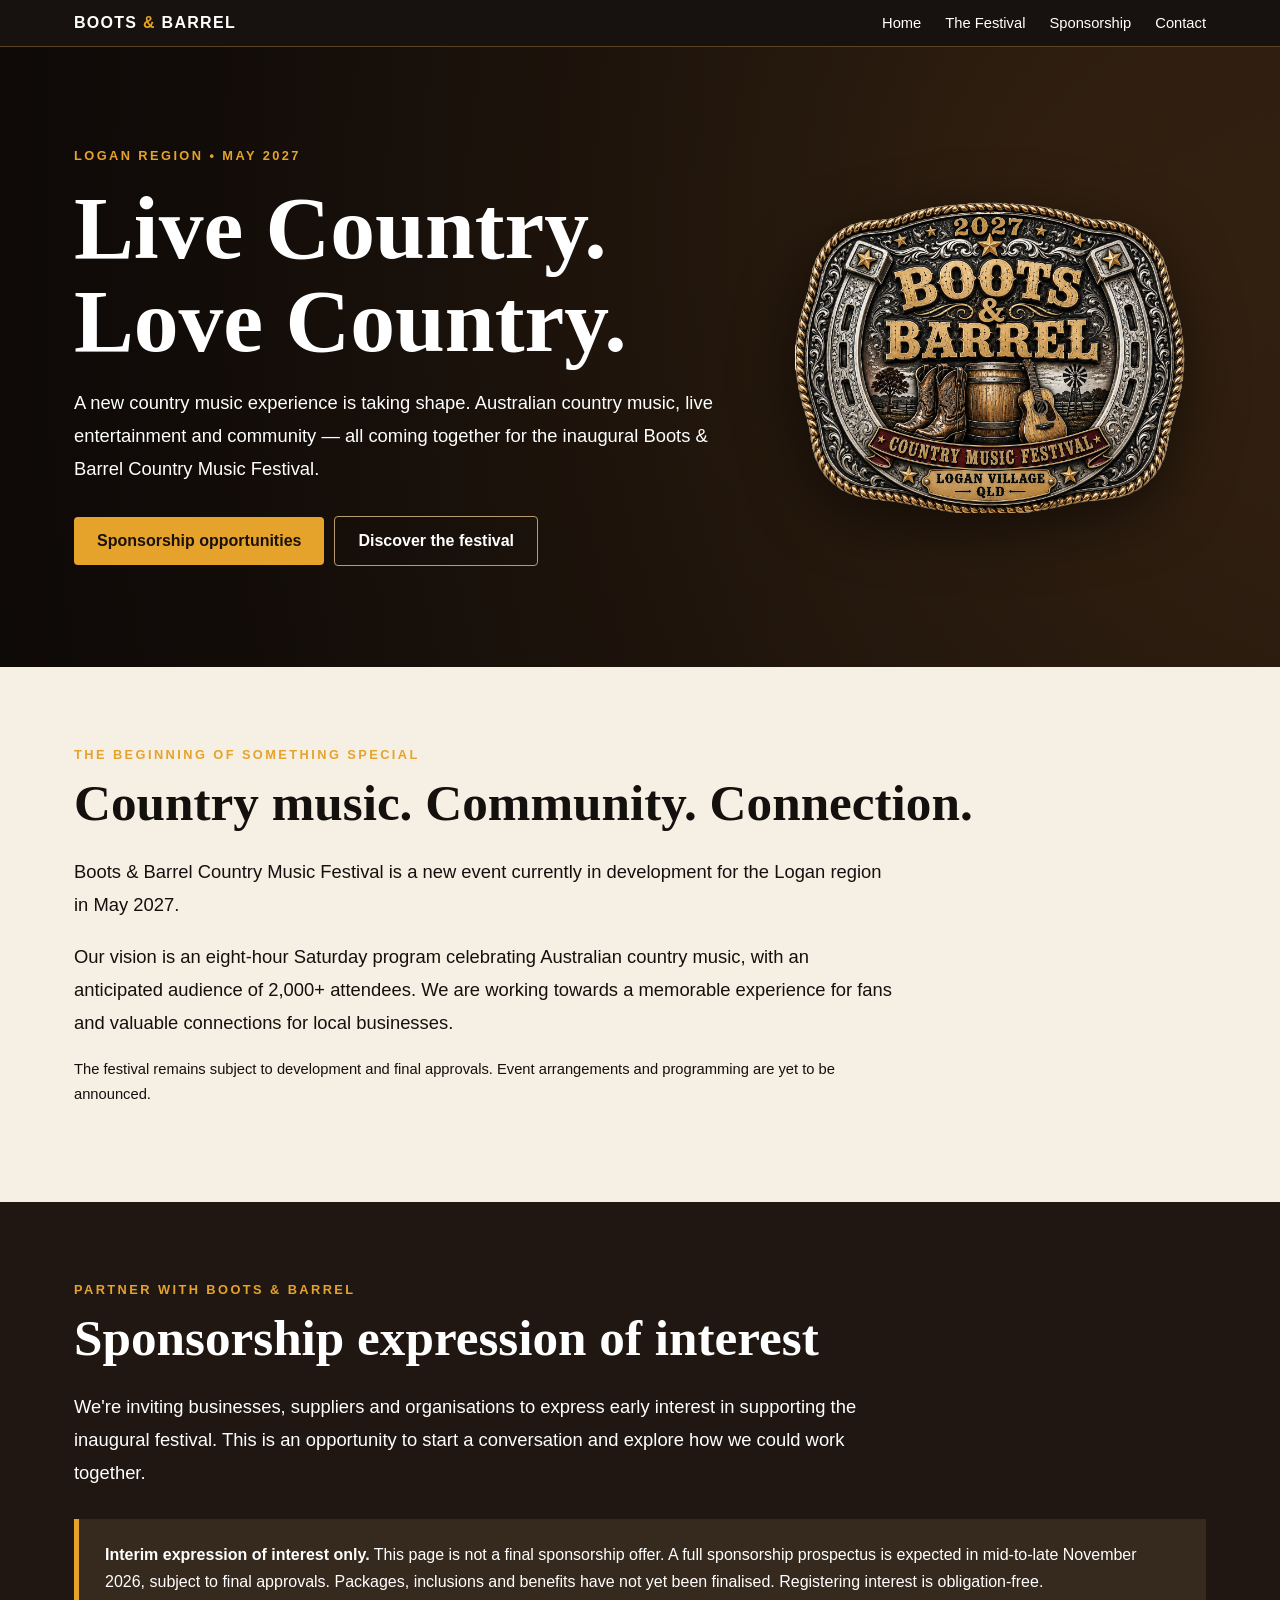
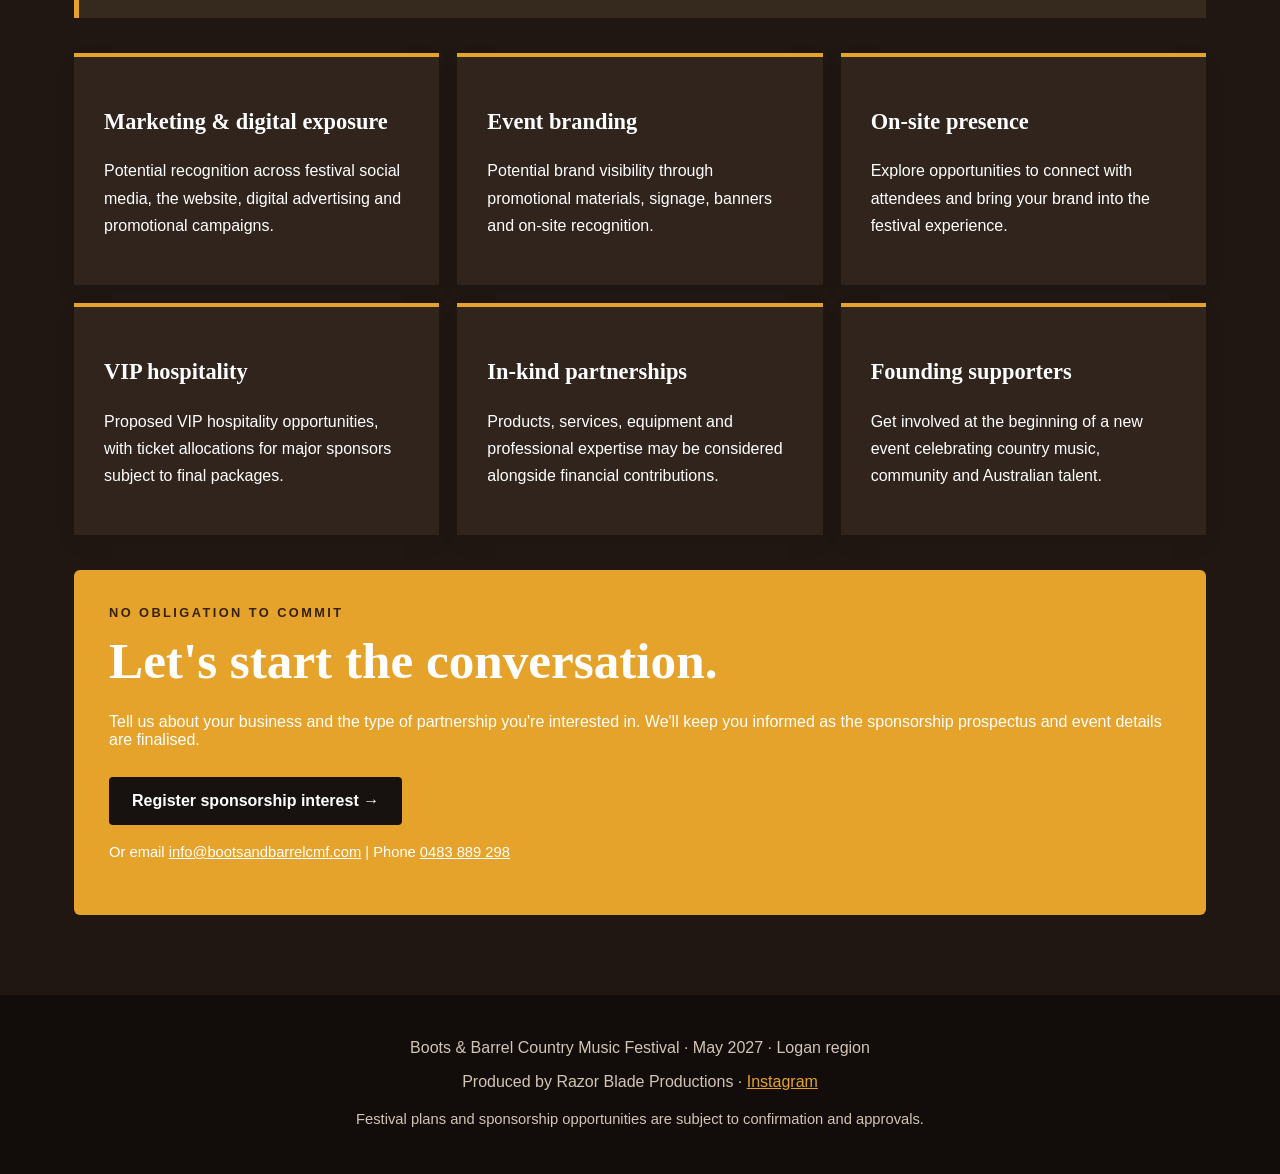
==== index.html @ 48444597 "Build public festival landing and interim sponsorship EOI" ====
<!doctype html>
<html lang="en"><head><meta charset="utf-8"><meta name="viewport" content="width=device-width,initial-scale=1">
<title>Boots & Barrel Country Music Festival | May 2027</title>
<meta name="description" content="Boots & Barrel Country Music Festival is in development for May 2027 in the Logan region. Register your sponsorship expression of interest.">
<link rel="icon" href="logo.png">
<style>
:root{--gold:#e6a32b;--ink:#14100e;--cream:#f6efe3;--muted:#bcb0a1}*{box-sizing:border-box}html{scroll-behavior:smooth}body{margin:0;background:var(--cream);font-family:Arial,Helvetica,sans-serif;color:var(--ink)}a{color:inherit}header{position:sticky;top:0;z-index:10;background:#17110f;color:white;border-bottom:1px solid #5b4227}.nav{max-width:1180px;margin:auto;padding:14px 24px;display:flex;align-items:center;justify-content:space-between;gap:20px}.brand{font-weight:900;letter-spacing:.08em;text-decoration:none}.brand span{color:var(--gold)}nav{display:flex;gap:24px;flex-wrap:wrap}nav a{text-decoration:none;font-size:.92rem}nav a:hover{color:var(--gold)}.hero{background:linear-gradient(90deg,rgba(13,9,7,.95),rgba(31,20,12,.75)),radial-gradient(circle at 80% 30%,#815322,#18100c);color:white;min-height:620px;display:flex;align-items:center}.wrap{max-width:1180px;margin:auto;padding:80px 24px}.hero-grid{display:grid;grid-template-columns:1.2fr .8fr;align-items:center;gap:50px}.kicker{color:var(--gold);font-weight:800;text-transform:uppercase;letter-spacing:.19em;font-size:.8rem}h1,h2,h3{font-family:Georgia,serif}h1{font-size:clamp(3rem,7vw,6.3rem);line-height:1.04;margin:18px 0}h2{font-size:clamp(2rem,4vw,3.3rem);line-height:1.15;margin:12px 0 22px}h3{font-size:1.4rem}.hero p,.lead{font-size:1.15rem;line-height:1.8}.hero-logo{width:min(100%,390px);display:block;margin:auto;filter:drop-shadow(0 15px 30px #0008)}.btn{display:inline-block;background:var(--gold);padding:15px 23px;border-radius:4px;text-decoration:none;color:#1a110a;font-weight:800;margin:12px 10px 0 0}.btn.alt{background:transparent;color:white;border:1px solid #b99b71}.dark{background:#201713;color:white}.intro{max-width:820px}.cards{display:grid;grid-template-columns:repeat(3,1fr);gap:18px;margin-top:35px}.card{background:#fff;padding:30px;border-top:4px solid var(--gold);box-shadow:0 8px 24px #0000000c}.dark .card{background:#30241d;color:white}.card p{line-height:1.7;color:inherit}.note{padding:22px 26px;background:#fff6e5;border-left:5px solid var(--gold);margin-top:30px;line-height:1.7}.dark .note{background:#36291e}.contact{background:var(--gold);padding:35px;border-radius:6px;margin-top:35px}.contact a{overflow-wrap:anywhere}.contact .btn{background:#17110f;color:white}.small{font-size:.92rem;line-height:1.7}footer{background:#120d0b;color:#d2c5b5;padding:28px 24px;text-align:center}footer a{color:var(--gold)}@media(max-width:750px){.hero-grid{grid-template-columns:1fr}.hero{min-height:auto}.hero-logo{max-width:250px}.cards{grid-template-columns:1fr}.wrap{padding:58px 20px}.nav{align-items:flex-start;flex-direction:column}nav{gap:15px}h1{font-size:3.4rem}}
</style></head><body>
<header><div class="nav"><a class="brand" href="#home">BOOTS <span>&amp;</span> BARREL</a><nav aria-label="Main navigation"><a href="#home">Home</a><a href="#festival">The Festival</a><a href="#sponsorship">Sponsorship</a><a href="#contact">Contact</a></nav></div></header>
<main><section class="hero" id="home"><div class="wrap hero-grid"><div><div class="kicker">Logan region • May 2027</div><h1>Live Country.<br>Love Country.</h1><p>A new country music experience is taking shape. Australian country music, live entertainment and community — all coming together for the inaugural Boots &amp; Barrel Country Music Festival.</p><a class="btn" href="#sponsorship">Sponsorship opportunities</a><a class="btn alt" href="#festival">Discover the festival</a></div><img class="hero-logo" src="logo.png" alt="Boots and Barrel festival logo"></div></section>
<section id="festival"><div class="wrap"><div class="kicker">The beginning of something special</div><h2>Country music. Community. Connection.</h2><div class="intro"><p class="lead">Boots &amp; Barrel Country Music Festival is a new event currently in development for the Logan region in May 2027.</p><p class="lead">Our vision is an eight-hour Saturday program celebrating Australian country music, with an anticipated audience of 2,000+ attendees. We are working towards a memorable experience for fans and valuable connections for local businesses.</p><p class="small">The festival remains subject to development and final approvals. Event arrangements and programming are yet to be announced.</p></div></div></section>
<section id="sponsorship" class="dark"><div class="wrap"><div class="kicker">Partner with Boots &amp; Barrel</div><h2>Sponsorship expression of interest</h2><p class="lead intro">We're inviting businesses, suppliers and organisations to express early interest in supporting the inaugural festival. This is an opportunity to start a conversation and explore how we could work together.</p><div class="note"><strong>Interim expression of interest only.</strong> This page is not a final sponsorship offer. A full sponsorship prospectus is expected in mid-to-late November 2026, subject to final approvals. Packages, inclusions and benefits have not yet been finalised. Registering interest is obligation-free.</div>
<div class="cards"><article class="card"><h3>Marketing &amp; digital exposure</h3><p>Potential recognition across festival social media, the website, digital advertising and promotional campaigns.</p></article><article class="card"><h3>Event branding</h3><p>Potential brand visibility through promotional materials, signage, banners and on-site recognition.</p></article><article class="card"><h3>On-site presence</h3><p>Explore opportunities to connect with attendees and bring your brand into the festival experience.</p></article><article class="card"><h3>VIP hospitality</h3><p>Proposed VIP hospitality opportunities, with ticket allocations for major sponsors subject to final packages.</p></article><article class="card"><h3>In-kind partnerships</h3><p>Products, services, equipment and professional expertise may be considered alongside financial contributions.</p></article><article class="card"><h3>Founding supporters</h3><p>Get involved at the beginning of a new event celebrating country music, community and Australian talent.</p></article></div>
<div id="contact" class="contact"><div class="kicker" style="color:#34210e">No obligation to commit</div><h2>Let's start the conversation.</h2><p>Tell us about your business and the type of partnership you're interested in. We'll keep you informed as the sponsorship prospectus and event details are finalised.</p><a class="btn" href="mailto:info@bootsandbarrelcmf.com?subject=Boots%20%26%20Barrel%20Sponsorship%20EOI&amp;body=Business%20name%3A%0AContact%20name%3A%0AContact%20number%3A%0AType%20of%20sponsorship%20interest%3A%0A">Register sponsorship interest →</a><p class="small">Or email <a href="mailto:info@bootsandbarrelcmf.com">info@bootsandbarrelcmf.com</a> | Phone <a href="tel:+61483889298">0483 889 298</a></p></div></div></section></main>
<footer><p>Boots &amp; Barrel Country Music Festival · May 2027 · Logan region</p><p>Produced by Razor Blade Productions · <a href="https://www.instagram.com/razorblade_productions/">Instagram</a></p><p class="small">Festival plans and sponsorship opportunities are subject to confirmation and approvals.</p></footer></body></html>
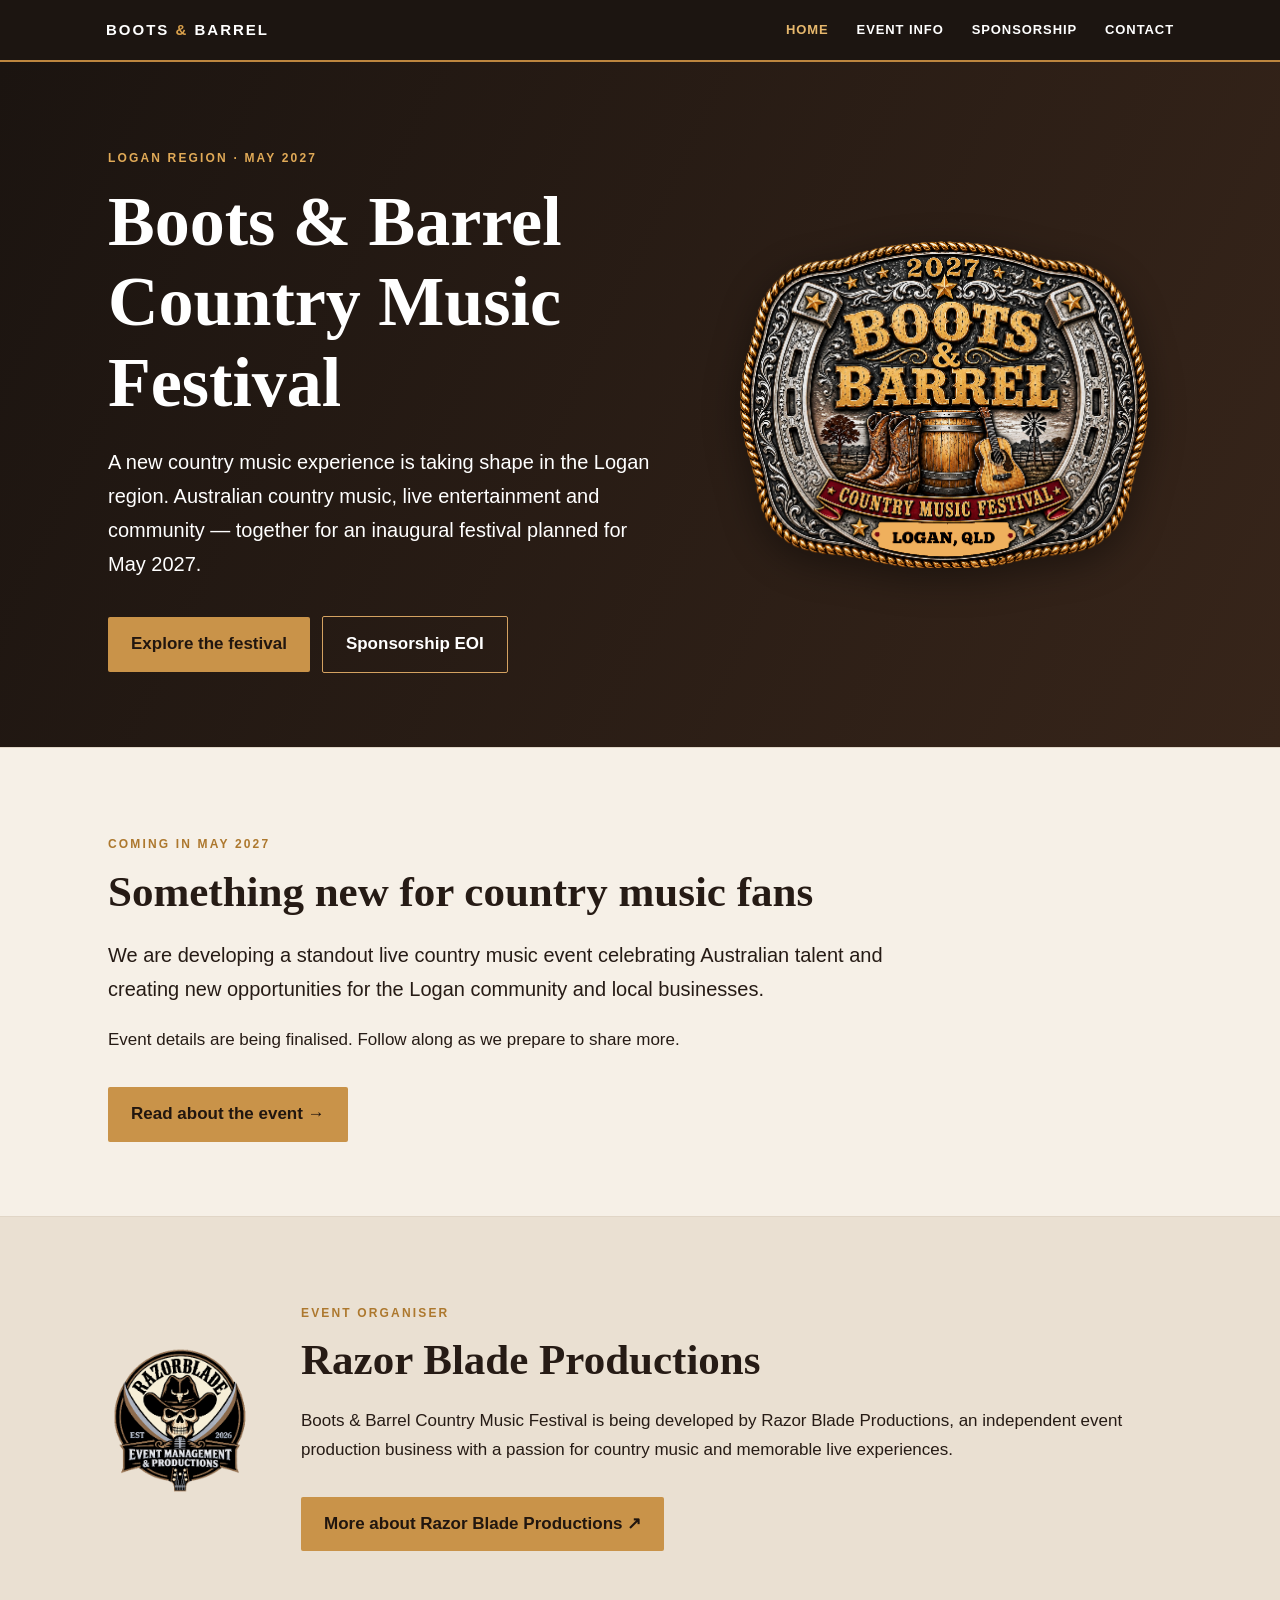
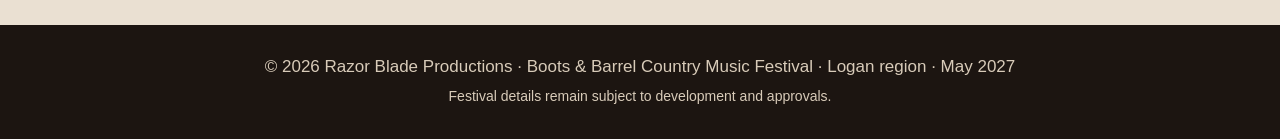
==== commit 1bb45a42: "Upload approved eight-file Boots & Barrel website" ====
--- a/index.html
+++ b/index.html
@@ -1,15 +1 @@
-<!doctype html>
-<html lang="en"><head><meta charset="utf-8"><meta name="viewport" content="width=device-width,initial-scale=1">
-<title>Boots & Barrel Country Music Festival | May 2027</title>
-<meta name="description" content="Boots & Barrel Country Music Festival is in development for May 2027 in the Logan region. Register your sponsorship expression of interest.">
-<link rel="icon" href="logo.png">
-<style>
-:root{--gold:#e6a32b;--ink:#14100e;--cream:#f6efe3;--muted:#bcb0a1}*{box-sizing:border-box}html{scroll-behavior:smooth}body{margin:0;background:var(--cream);font-family:Arial,Helvetica,sans-serif;color:var(--ink)}a{color:inherit}header{position:sticky;top:0;z-index:10;background:#17110f;color:white;border-bottom:1px solid #5b4227}.nav{max-width:1180px;margin:auto;padding:14px 24px;display:flex;align-items:center;justify-content:space-between;gap:20px}.brand{font-weight:900;letter-spacing:.08em;text-decoration:none}.brand span{color:var(--gold)}nav{display:flex;gap:24px;flex-wrap:wrap}nav a{text-decoration:none;font-size:.92rem}nav a:hover{color:var(--gold)}.hero{background:linear-gradient(90deg,rgba(13,9,7,.95),rgba(31,20,12,.75)),radial-gradient(circle at 80% 30%,#815322,#18100c);color:white;min-height:620px;display:flex;align-items:center}.wrap{max-width:1180px;margin:auto;padding:80px 24px}.hero-grid{display:grid;grid-template-columns:1.2fr .8fr;align-items:center;gap:50px}.kicker{color:var(--gold);font-weight:800;text-transform:uppercase;letter-spacing:.19em;font-size:.8rem}h1,h2,h3{font-family:Georgia,serif}h1{font-size:clamp(3rem,7vw,6.3rem);line-height:1.04;margin:18px 0}h2{font-size:clamp(2rem,4vw,3.3rem);line-height:1.15;margin:12px 0 22px}h3{font-size:1.4rem}.hero p,.lead{font-size:1.15rem;line-height:1.8}.hero-logo{width:min(100%,390px);display:block;margin:auto;filter:drop-shadow(0 15px 30px #0008)}.btn{display:inline-block;background:var(--gold);padding:15px 23px;border-radius:4px;text-decoration:none;color:#1a110a;font-weight:800;margin:12px 10px 0 0}.btn.alt{background:transparent;color:white;border:1px solid #b99b71}.dark{background:#201713;color:white}.intro{max-width:820px}.cards{display:grid;grid-template-columns:repeat(3,1fr);gap:18px;margin-top:35px}.card{background:#fff;padding:30px;border-top:4px solid var(--gold);box-shadow:0 8px 24px #0000000c}.dark .card{background:#30241d;color:white}.card p{line-height:1.7;color:inherit}.note{padding:22px 26px;background:#fff6e5;border-left:5px solid var(--gold);margin-top:30px;line-height:1.7}.dark .note{background:#36291e}.contact{background:var(--gold);padding:35px;border-radius:6px;margin-top:35px}.contact a{overflow-wrap:anywhere}.contact .btn{background:#17110f;color:white}.small{font-size:.92rem;line-height:1.7}footer{background:#120d0b;color:#d2c5b5;padding:28px 24px;text-align:center}footer a{color:var(--gold)}@media(max-width:750px){.hero-grid{grid-template-columns:1fr}.hero{min-height:auto}.hero-logo{max-width:250px}.cards{grid-template-columns:1fr}.wrap{padding:58px 20px}.nav{align-items:flex-start;flex-direction:column}nav{gap:15px}h1{font-size:3.4rem}}
-</style></head><body>
-<header><div class="nav"><a class="brand" href="#home">BOOTS <span>&amp;</span> BARREL</a><nav aria-label="Main navigation"><a href="#home">Home</a><a href="#festival">The Festival</a><a href="#sponsorship">Sponsorship</a><a href="#contact">Contact</a></nav></div></header>
-<main><section class="hero" id="home"><div class="wrap hero-grid"><div><div class="kicker">Logan region • May 2027</div><h1>Live Country.<br>Love Country.</h1><p>A new country music experience is taking shape. Australian country music, live entertainment and community — all coming together for the inaugural Boots &amp; Barrel Country Music Festival.</p><a class="btn" href="#sponsorship">Sponsorship opportunities</a><a class="btn alt" href="#festival">Discover the festival</a></div><img class="hero-logo" src="logo.png" alt="Boots and Barrel festival logo"></div></section>
-<section id="festival"><div class="wrap"><div class="kicker">The beginning of something special</div><h2>Country music. Community. Connection.</h2><div class="intro"><p class="lead">Boots &amp; Barrel Country Music Festival is a new event currently in development for the Logan region in May 2027.</p><p class="lead">Our vision is an eight-hour Saturday program celebrating Australian country music, with an anticipated audience of 2,000+ attendees. We are working towards a memorable experience for fans and valuable connections for local businesses.</p><p class="small">The festival remains subject to development and final approvals. Event arrangements and programming are yet to be announced.</p></div></div></section>
-<section id="sponsorship" class="dark"><div class="wrap"><div class="kicker">Partner with Boots &amp; Barrel</div><h2>Sponsorship expression of interest</h2><p class="lead intro">We're inviting businesses, suppliers and organisations to express early interest in supporting the inaugural festival. This is an opportunity to start a conversation and explore how we could work together.</p><div class="note"><strong>Interim expression of interest only.</strong> This page is not a final sponsorship offer. A full sponsorship prospectus is expected in mid-to-late November 2026, subject to final approvals. Packages, inclusions and benefits have not yet been finalised. Registering interest is obligation-free.</div>
-<div class="cards"><article class="card"><h3>Marketing &amp; digital exposure</h3><p>Potential recognition across festival social media, the website, digital advertising and promotional campaigns.</p></article><article class="card"><h3>Event branding</h3><p>Potential brand visibility through promotional materials, signage, banners and on-site recognition.</p></article><article class="card"><h3>On-site presence</h3><p>Explore opportunities to connect with attendees and bring your brand into the festival experience.</p></article><article class="card"><h3>VIP hospitality</h3><p>Proposed VIP hospitality opportunities, with ticket allocations for major sponsors subject to final packages.</p></article><article class="card"><h3>In-kind partnerships</h3><p>Products, services, equipment and professional expertise may be considered alongside financial contributions.</p></article><article class="card"><h3>Founding supporters</h3><p>Get involved at the beginning of a new event celebrating country music, community and Australian talent.</p></article></div>
-<div id="contact" class="contact"><div class="kicker" style="color:#34210e">No obligation to commit</div><h2>Let's start the conversation.</h2><p>Tell us about your business and the type of partnership you're interested in. We'll keep you informed as the sponsorship prospectus and event details are finalised.</p><a class="btn" href="mailto:info@bootsandbarrelcmf.com?subject=Boots%20%26%20Barrel%20Sponsorship%20EOI&amp;body=Business%20name%3A%0AContact%20name%3A%0AContact%20number%3A%0AType%20of%20sponsorship%20interest%3A%0A">Register sponsorship interest →</a><p class="small">Or email <a href="mailto:info@bootsandbarrelcmf.com">info@bootsandbarrelcmf.com</a> | Phone <a href="tel:+61483889298">0483 889 298</a></p></div></div></section></main>
-<footer><p>Boots &amp; Barrel Country Music Festival · May 2027 · Logan region</p><p>Produced by Razor Blade Productions · <a href="https://www.instagram.com/razorblade_productions/">Instagram</a></p><p class="small">Festival plans and sponsorship opportunities are subject to confirmation and approvals.</p></footer></body></html>+<!doctype html><html lang="en"><head><meta charset="utf-8"><meta name="viewport" content="width=device-width,initial-scale=1"><title>Home | Boots &amp; Barrel Country Music Festival</title><meta name="description" content="Boots and Barrel Country Music Festival, Logan region, May 2027. Festival information and interim sponsorship expression of interest."><link rel="icon" href="boots-logo.png"><link rel="stylesheet" href="style.css"></head><body><header><div class="nav"><a class="brand" href="index.html">BOOTS <b>&amp;</b> BARREL</a><nav aria-label="Main navigation"><a href="index.html" aria-current=page>Home</a><a href="festival.html" >Event Info</a><a href="sponsorship.html" >Sponsorship</a><a href="contact.html" >Contact</a></nav></div></header><main><section class="hero"><div class="container hero-inner"><div><p class="eyebrow">Logan region · May 2027</p><h1>Boots &amp; Barrel Country Music Festival</h1><p class="lead">A new country music experience is taking shape in the Logan region. Australian country music, live entertainment and community — together for an inaugural festival planned for May 2027.</p><a class="btn" href="festival.html">Explore the festival</a><a class="btn secondary" href="sponsorship.html">Sponsorship EOI</a></div><img src="boots-logo.png" alt="Boots and Barrel 2027 Logan Queensland festival logo"></div></section><section><div class="container"><p class="eyebrow">Coming in May 2027</p><h2>Something new for country music fans</h2><p class="lead max">We are developing a standout live country music event celebrating Australian talent and creating new opportunities for the Logan community and local businesses.</p><p>Event details are being finalised. Follow along as we prepare to share more.</p><a class="btn" href="festival.html">Read about the event →</a></div></section><section class="organiser"><div class="container organiser-inner"><img src="razorblade-logo.png" alt="Razor Blade Productions logo"><div><p class="eyebrow">Event organiser</p><h2>Razor Blade Productions</h2><p>Boots &amp; Barrel Country Music Festival is being developed by Razor Blade Productions, an independent event production business with a passion for country music and memorable live experiences.</p><a class="btn" href="https://www.instagram.com/razorblade_productions/" target="_blank" rel="noopener">More about Razor Blade Productions ↗</a></div></div></section></main><footer>© 2026 Razor Blade Productions · Boots &amp; Barrel Country Music Festival · Logan region · May 2027<br><span class="small">Festival details remain subject to development and approvals.</span></footer></body></html>
--- a/style.css
+++ b/style.css
@@ -0,0 +1 @@
+*{box-sizing:border-box}html{scroll-behavior:smooth}body{margin:0;background:#f6f0e7;color:#261b15;font:17px/1.7 Arial,Helvetica,sans-serif}a{color:inherit}header{background:#1c1511;color:#fff;border-bottom:2px solid #bd863f;position:sticky;top:0;z-index:5}.nav{max-width:1120px;margin:auto;display:flex;align-items:center;justify-content:space-between;padding:17px 26px;gap:20px}.brand{font-weight:800;letter-spacing:2px;text-decoration:none;font-size:15px}.brand b{color:#d9a04c}nav{display:flex;gap:28px;flex-wrap:wrap}nav a{text-decoration:none;font-size:13px;font-weight:700;letter-spacing:.07em;text-transform:uppercase}nav a:hover,nav a[aria-current=page]{color:#e7b86d}.container{max-width:1120px;margin:auto;padding:74px 28px}.hero,.dark{background:linear-gradient(115deg,#1b1410,#37251a);color:#fff}.hero-inner{min-height:490px;display:grid;grid-template-columns:1.1fr .9fr;align-items:center;gap:48px}.hero img{width:410px;max-width:100%;display:block;margin:auto;filter:drop-shadow(0 10px 18px #0006)}.eyebrow{font-size:12px;letter-spacing:.18em;text-transform:uppercase;font-weight:800;color:#ad782e}.hero .eyebrow,.dark .eyebrow{color:#e1aa57}h1,h2,h3{font-family:Georgia,serif;line-height:1.15}h1{font-size:clamp(39px,5.7vw,70px);margin:14px 0 22px}h2{font-size:clamp(29px,3.5vw,43px);margin:10px 0 22px}h3{font-size:22px}.lead{font-size:20px;line-height:1.7}.max{max-width:790px}.btn{display:inline-block;padding:13px 23px;background:#c99349;color:#21160f;text-decoration:none;font-weight:800;border-radius:2px;margin:15px 12px 0 0}.btn:hover{background:#e6b56b}.btn.secondary{border:1px solid #d4a261;background:transparent;color:#fff}.grid{display:grid;grid-template-columns:repeat(3,1fr);gap:35px}.card{padding:4px 0 12px;border-top:1px solid #b88c5b;background:transparent;box-shadow:none}.dark .card{background:transparent}.card h3{margin-bottom:8px}.callout{margin:28px 0;padding:19px 0;border-top:1px solid #d6c4aa;border-bottom:1px solid #d6c4aa;background:transparent;color:inherit}.organiser{background:#eae0d2}.organiser-inner{display:flex;align-items:center;gap:48px}.organiser img{width:145px;max-width:35%}.contact-grid{display:grid;grid-template-columns:repeat(2,1fr);gap:0 38px}.contact-item{display:flex;gap:16px;align-items:center;padding:20px 0;border:0;border-bottom:1px solid #d7c7b4;background:transparent}.contact-item svg{width:22px;height:22px;stroke:#a76f2a;fill:none;stroke-width:2;flex-shrink:0}.contact-item a{overflow-wrap:anywhere}.file{display:flex;gap:20px;align-items:center;flex-wrap:wrap}.small,.note{font-size:14px}.note{color:#695b4d}footer{background:#1c1511;color:#d8cbb9;padding:28px;text-align:center}section+section{border-top:1px solid #e1d6c7}@media(max-width:760px){.nav{flex-direction:column;align-items:flex-start;padding:16px 20px}nav{gap:14px}nav a{font-size:12px}.container{padding:54px 21px}.hero-inner{grid-template-columns:1fr;min-height:0}.hero-inner img{grid-row:1;width:270px}.grid,.contact-grid{grid-template-columns:1fr}.organiser-inner{align-items:flex-start;flex-direction:column}.organiser img{max-width:140px}}
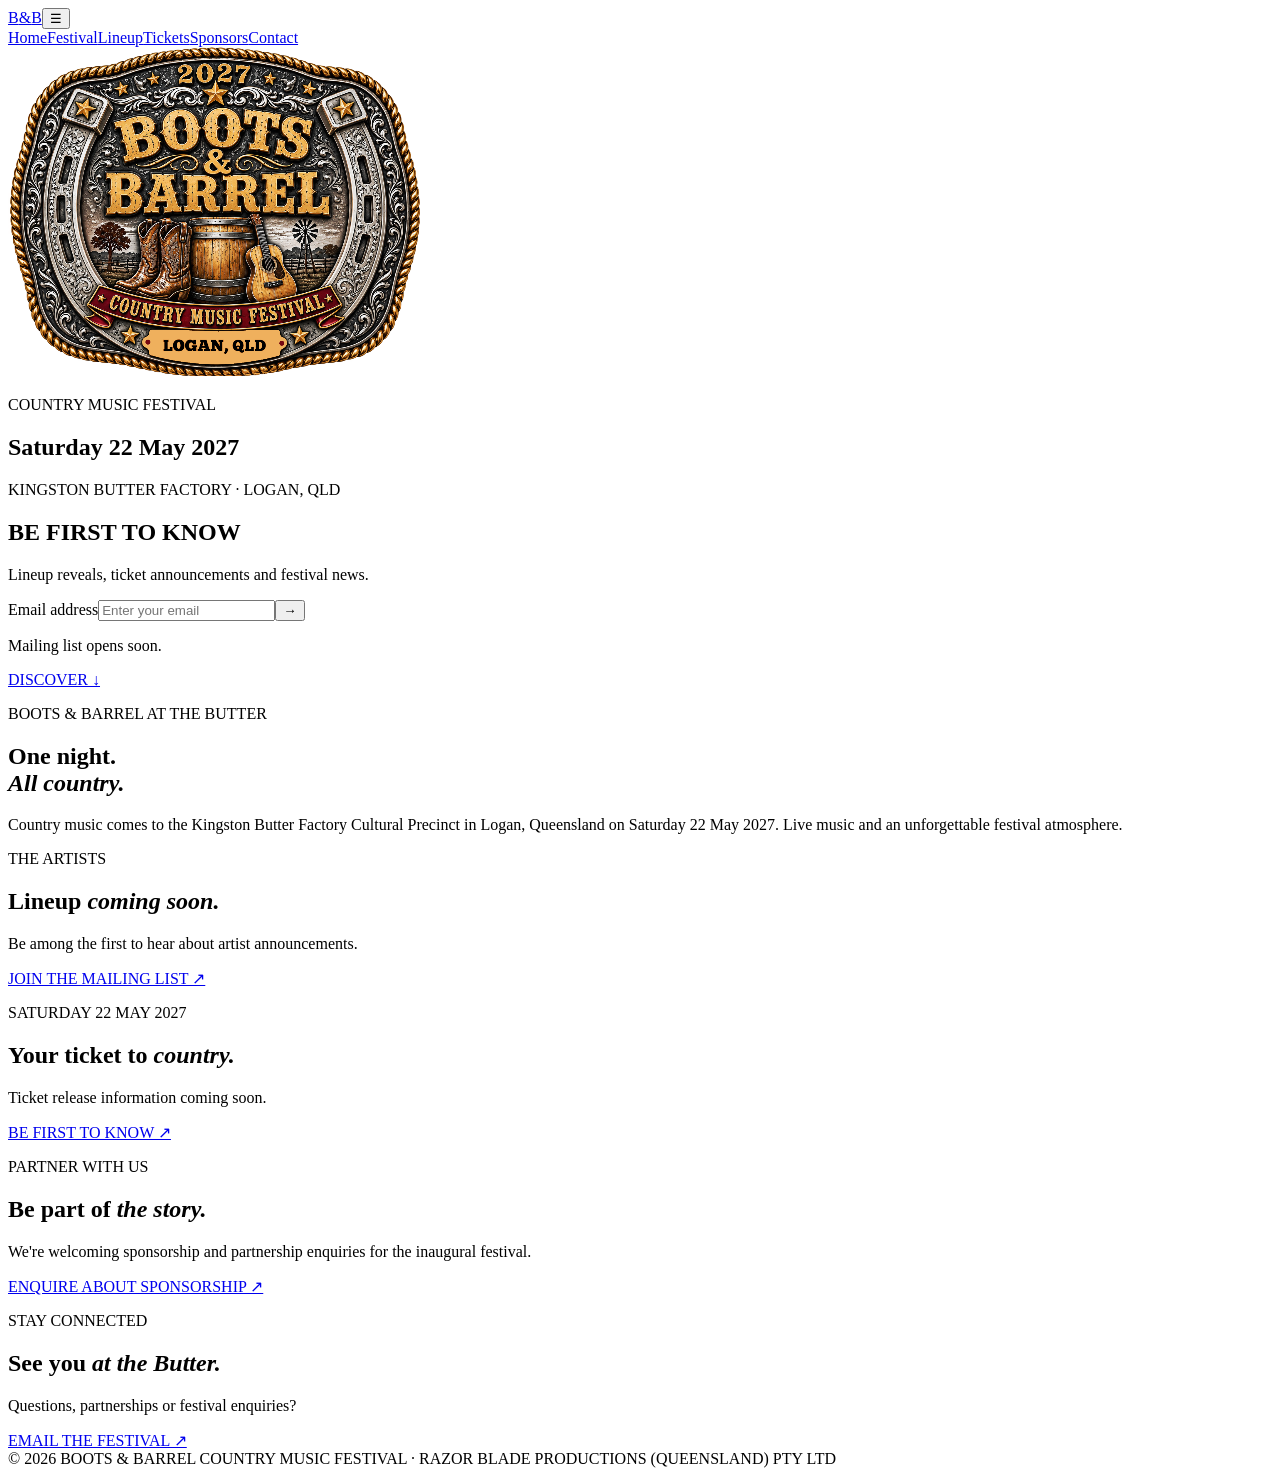
==== commit 5e83ec8d: "Stage cinematic Boots & Barrel redesign" ====
--- a/index.html
+++ b/index.html
@@ -1 +1 @@
-<!doctype html><html lang="en"><head><meta charset="utf-8"><meta name="viewport" content="width=device-width,initial-scale=1"><title>Home | Boots &amp; Barrel Country Music Festival</title><meta name="description" content="Boots and Barrel Country Music Festival, Logan region, May 2027. Festival information and interim sponsorship expression of interest."><link rel="icon" href="boots-logo.png"><link rel="stylesheet" href="style.css"></head><body><header><div class="nav"><a class="brand" href="index.html">BOOTS <b>&amp;</b> BARREL</a><nav aria-label="Main navigation"><a href="index.html" aria-current=page>Home</a><a href="festival.html" >Event Info</a><a href="sponsorship.html" >Sponsorship</a><a href="contact.html" >Contact</a></nav></div></header><main><section class="hero"><div class="container hero-inner"><div><p class="eyebrow">Logan region · May 2027</p><h1>Boots &amp; Barrel Country Music Festival</h1><p class="lead">A new country music experience is taking shape in the Logan region. Australian country music, live entertainment and community — together for an inaugural festival planned for May 2027.</p><a class="btn" href="festival.html">Explore the festival</a><a class="btn secondary" href="sponsorship.html">Sponsorship EOI</a></div><img src="boots-logo.png" alt="Boots and Barrel 2027 Logan Queensland festival logo"></div></section><section><div class="container"><p class="eyebrow">Coming in May 2027</p><h2>Something new for country music fans</h2><p class="lead max">We are developing a standout live country music event celebrating Australian talent and creating new opportunities for the Logan community and local businesses.</p><p>Event details are being finalised. Follow along as we prepare to share more.</p><a class="btn" href="festival.html">Read about the event →</a></div></section><section class="organiser"><div class="container organiser-inner"><img src="razorblade-logo.png" alt="Razor Blade Productions logo"><div><p class="eyebrow">Event organiser</p><h2>Razor Blade Productions</h2><p>Boots &amp; Barrel Country Music Festival is being developed by Razor Blade Productions, an independent event production business with a passion for country music and memorable live experiences.</p><a class="btn" href="https://www.instagram.com/razorblade_productions/" target="_blank" rel="noopener">More about Razor Blade Productions ↗</a></div></div></section></main><footer>© 2026 Razor Blade Productions · Boots &amp; Barrel Country Music Festival · Logan region · May 2027<br><span class="small">Festival details remain subject to development and approvals.</span></footer></body></html>+<!doctype html><html lang="en-AU"><head><meta charset="utf-8"><meta name="viewport" content="width=device-width,initial-scale=1"><meta name="theme-color" content="#171311"><meta name="description" content="Boots & Barrel Country Music Festival, Saturday 22 May 2027, Kingston Butter Factory, Logan QLD."><title>Boots & Barrel | 22 May 2027</title><link rel="icon" href="boots-logo.png"><link rel="preconnect" href="https://fonts.googleapis.com"><link href="https://fonts.googleapis.com/css2?family=Cormorant+Garamond:wght@400;600&family=DM+Sans:wght@400;500;600&family=Italianno&display=swap" rel="stylesheet"><link rel="stylesheet" href="redesign.css"></head><body><header class="top"><a class="brand" href="#home">B<span>&</span>B</a><button class="menu" aria-label="Toggle navigation" aria-expanded="false">☰</button><nav aria-label="Main navigation"><a href="#home">Home</a><a href="#festival">Festival</a><a href="#lineup">Lineup</a><a href="#tickets">Tickets</a><a href="#sponsors">Sponsors</a><a href="#contact">Contact</a></nav><div class="social" id="top-social"></div></header><main><section class="hero" id="home"><div class="hero-content"><img class="buckle" src="boots-logo.png" alt="Boots and Barrel official festival buckle"><p class="overline">COUNTRY MUSIC FESTIVAL</p><h1>Saturday 22 May 2027</h1><p class="venue">KINGSTON BUTTER FACTORY · LOGAN, QLD</p><div class="signup"><h2>BE FIRST TO KNOW</h2><p>Lineup reveals, ticket announcements and festival news.</p><form id="signup-form"><label for="email" class="sr-only">Email address</label><input id="email" name="email" type="email" placeholder="Enter your email" autocomplete="email" required><button type="submit" aria-label="Subscribe">→</button></form><p id="signup-status" role="status">Mailing list opens soon.</p></div></div><a class="discover" href="#festival">DISCOVER ↓</a></section><section id="festival" class="editorial"><p class="kicker">BOOTS & BARREL AT THE BUTTER</p><h2>One night.<br><em>All country.</em></h2><p>Country music comes to the Kingston Butter Factory Cultural Precinct in Logan, Queensland on Saturday 22 May 2027. Live music and an unforgettable festival atmosphere.</p></section><section id="lineup" class="editorial dark"><p class="kicker">THE ARTISTS</p><h2>Lineup <em>coming soon.</em></h2><p>Be among the first to hear about artist announcements.</p><a href="#home">JOIN THE MAILING LIST ↗</a></section><section id="tickets" class="editorial"><p class="kicker">SATURDAY 22 MAY 2027</p><h2>Your ticket to <em>country.</em></h2><p>Ticket release information coming soon.</p><a href="#home">BE FIRST TO KNOW ↗</a></section><section id="sponsors" class="editorial dark"><p class="kicker">PARTNER WITH US</p><h2>Be part of <em>the story.</em></h2><p>We're welcoming sponsorship and partnership enquiries for the inaugural festival.</p><a href="mailto:info@bootsandbarrelcmf.com?subject=Sponsorship%20Enquiry">ENQUIRE ABOUT SPONSORSHIP ↗</a></section><section id="contact" class="editorial"><p class="kicker">STAY CONNECTED</p><h2>See you <em>at the Butter.</em></h2><p>Questions, partnerships or festival enquiries?</p><a href="mailto:info@bootsandbarrelcmf.com">EMAIL THE FESTIVAL ↗</a><div class="social footer-social" id="footer-social"></div></section></main><footer>© <span id="year">2026</span> BOOTS & BARREL COUNTRY MUSIC FESTIVAL · RAZOR BLADE PRODUCTIONS (QUEENSLAND) PTY LTD</footer><script src="redesign.js"></script></body></html>
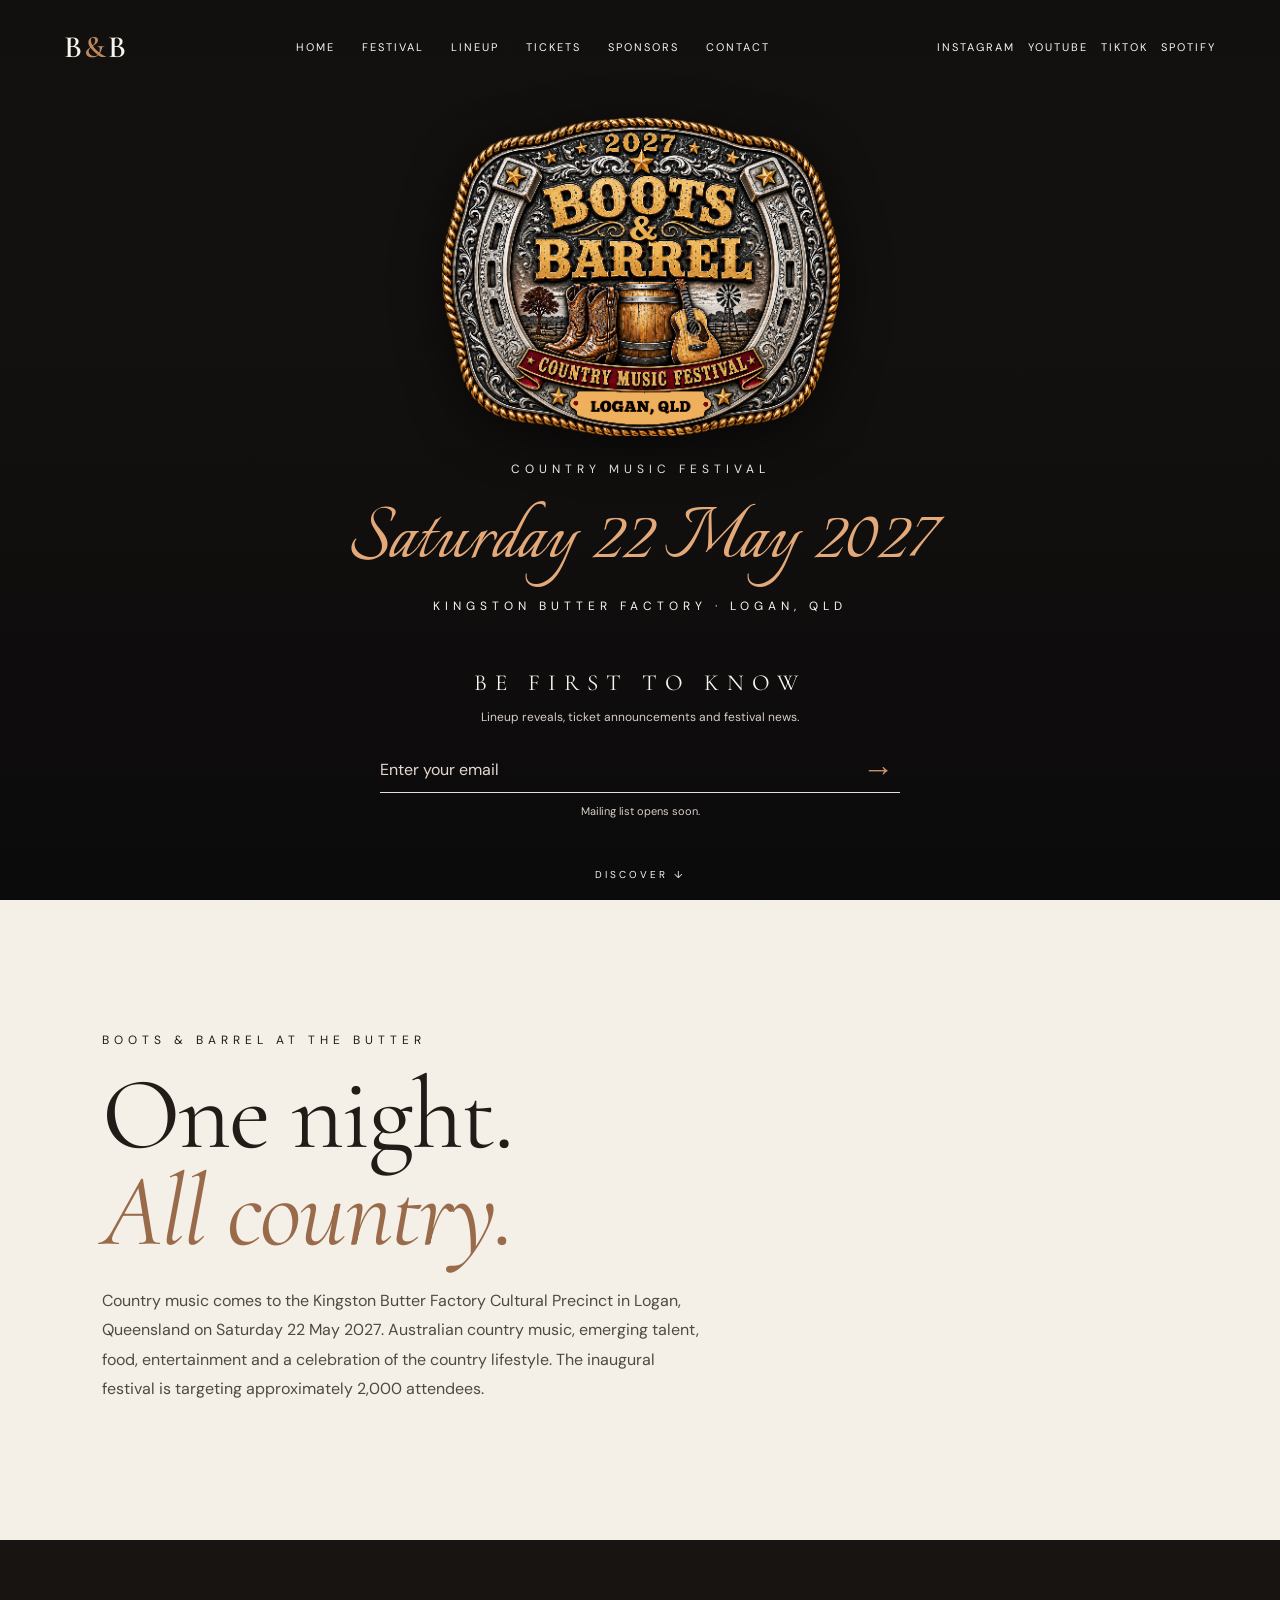
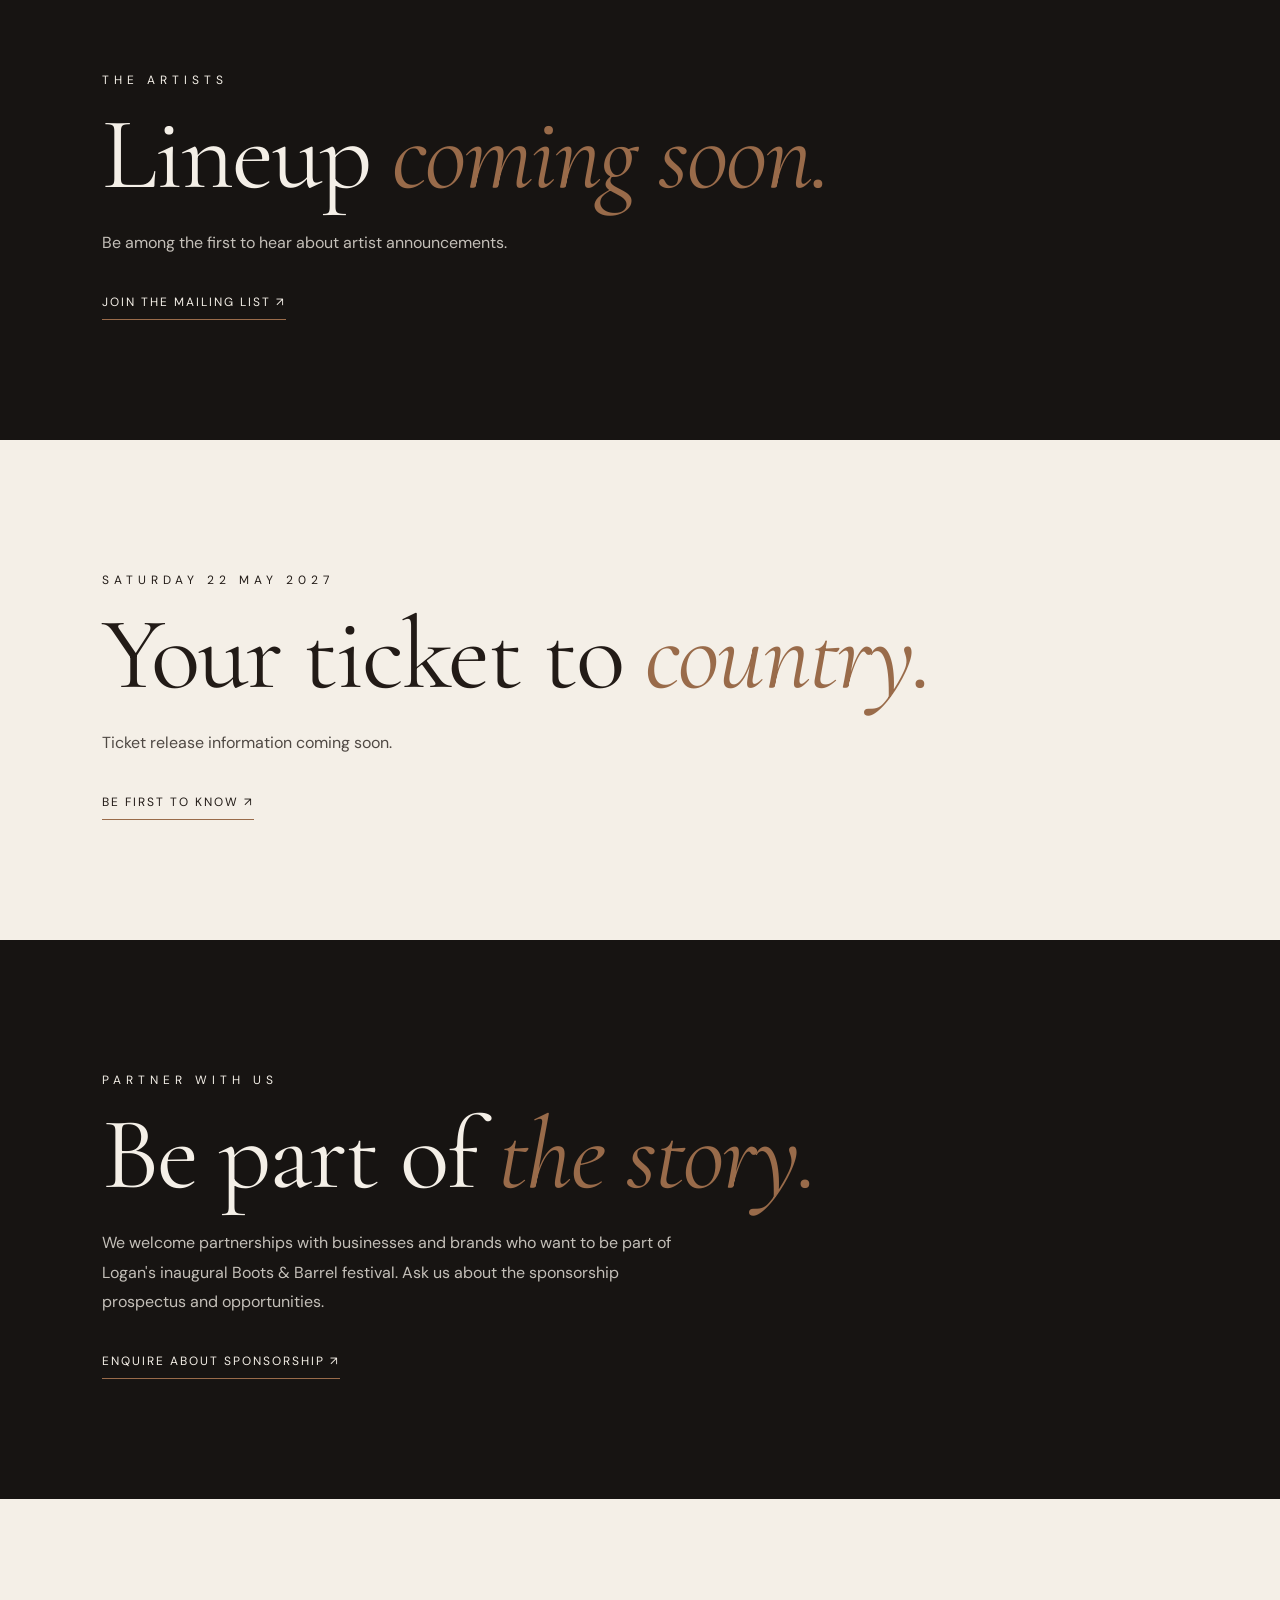
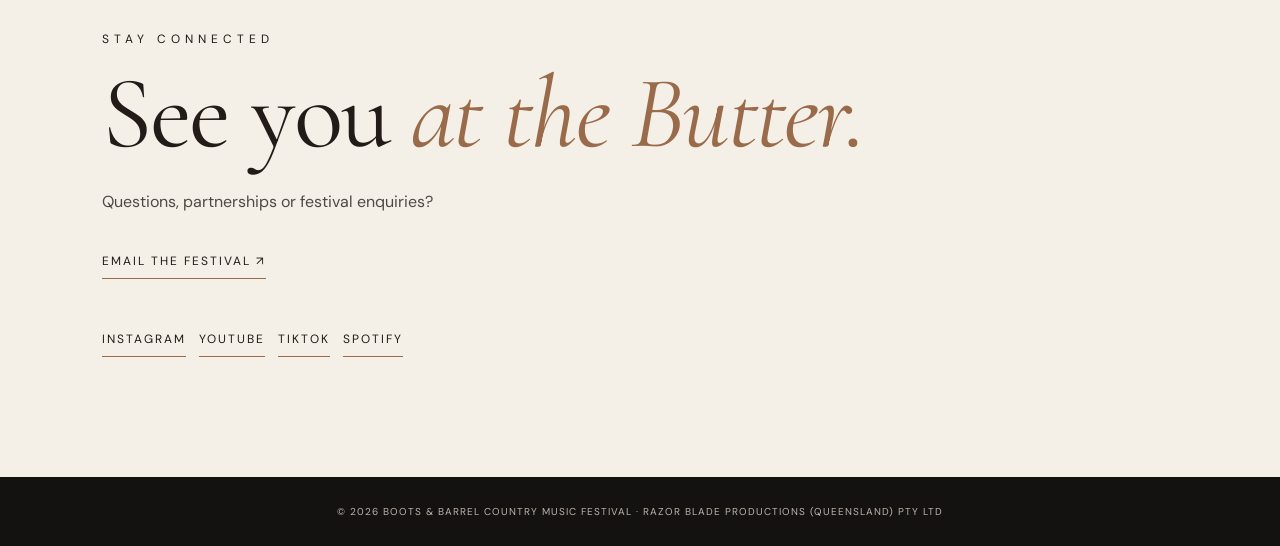
==== commit 876c0b70: "Expand festival and sponsorship information" ====
--- a/index.html
+++ b/index.html
@@ -1 +1 @@
-<!doctype html><html lang="en-AU"><head><meta charset="utf-8"><meta name="viewport" content="width=device-width,initial-scale=1"><meta name="theme-color" content="#171311"><meta name="description" content="Boots & Barrel Country Music Festival, Saturday 22 May 2027, Kingston Butter Factory, Logan QLD."><title>Boots & Barrel | 22 May 2027</title><link rel="icon" href="boots-logo.png"><link rel="preconnect" href="https://fonts.googleapis.com"><link href="https://fonts.googleapis.com/css2?family=Cormorant+Garamond:wght@400;600&family=DM+Sans:wght@400;500;600&family=Italianno&display=swap" rel="stylesheet"><link rel="stylesheet" href="redesign.css"></head><body><header class="top"><a class="brand" href="#home">B<span>&</span>B</a><button class="menu" aria-label="Toggle navigation" aria-expanded="false">☰</button><nav aria-label="Main navigation"><a href="#home">Home</a><a href="#festival">Festival</a><a href="#lineup">Lineup</a><a href="#tickets">Tickets</a><a href="#sponsors">Sponsors</a><a href="#contact">Contact</a></nav><div class="social" id="top-social"></div></header><main><section class="hero" id="home"><div class="hero-content"><img class="buckle" src="boots-logo.png" alt="Boots and Barrel official festival buckle"><p class="overline">COUNTRY MUSIC FESTIVAL</p><h1>Saturday 22 May 2027</h1><p class="venue">KINGSTON BUTTER FACTORY · LOGAN, QLD</p><div class="signup"><h2>BE FIRST TO KNOW</h2><p>Lineup reveals, ticket announcements and festival news.</p><form id="signup-form"><label for="email" class="sr-only">Email address</label><input id="email" name="email" type="email" placeholder="Enter your email" autocomplete="email" required><button type="submit" aria-label="Subscribe">→</button></form><p id="signup-status" role="status">Mailing list opens soon.</p></div></div><a class="discover" href="#festival">DISCOVER ↓</a></section><section id="festival" class="editorial"><p class="kicker">BOOTS & BARREL AT THE BUTTER</p><h2>One night.<br><em>All country.</em></h2><p>Country music comes to the Kingston Butter Factory Cultural Precinct in Logan, Queensland on Saturday 22 May 2027. Live music and an unforgettable festival atmosphere.</p></section><section id="lineup" class="editorial dark"><p class="kicker">THE ARTISTS</p><h2>Lineup <em>coming soon.</em></h2><p>Be among the first to hear about artist announcements.</p><a href="#home">JOIN THE MAILING LIST ↗</a></section><section id="tickets" class="editorial"><p class="kicker">SATURDAY 22 MAY 2027</p><h2>Your ticket to <em>country.</em></h2><p>Ticket release information coming soon.</p><a href="#home">BE FIRST TO KNOW ↗</a></section><section id="sponsors" class="editorial dark"><p class="kicker">PARTNER WITH US</p><h2>Be part of <em>the story.</em></h2><p>We're welcoming sponsorship and partnership enquiries for the inaugural festival.</p><a href="mailto:info@bootsandbarrelcmf.com?subject=Sponsorship%20Enquiry">ENQUIRE ABOUT SPONSORSHIP ↗</a></section><section id="contact" class="editorial"><p class="kicker">STAY CONNECTED</p><h2>See you <em>at the Butter.</em></h2><p>Questions, partnerships or festival enquiries?</p><a href="mailto:info@bootsandbarrelcmf.com">EMAIL THE FESTIVAL ↗</a><div class="social footer-social" id="footer-social"></div></section></main><footer>© <span id="year">2026</span> BOOTS & BARREL COUNTRY MUSIC FESTIVAL · RAZOR BLADE PRODUCTIONS (QUEENSLAND) PTY LTD</footer><script src="redesign.js"></script></body></html>+<!doctype html><html lang="en-AU"><head><meta charset="utf-8"><meta name="viewport" content="width=device-width,initial-scale=1"><meta name="theme-color" content="#171311"><meta name="description" content="Boots & Barrel Country Music Festival, Saturday 22 May 2027, Kingston Butter Factory, Logan QLD."><title>Boots & Barrel | 22 May 2027</title><link rel="icon" href="boots-logo.png"><link rel="preconnect" href="https://fonts.googleapis.com"><link href="https://fonts.googleapis.com/css2?family=Cormorant+Garamond:wght@400;600&family=DM+Sans:wght@400;500;600&family=Italianno&display=swap" rel="stylesheet"><link rel="stylesheet" href="redesign.css"></head><body><header class="top"><a class="brand" href="#home">B<span>&</span>B</a><button class="menu" aria-label="Toggle navigation" aria-expanded="false">☰</button><nav aria-label="Main navigation"><a href="#home">Home</a><a href="#festival">Festival</a><a href="#lineup">Lineup</a><a href="#tickets">Tickets</a><a href="#sponsors">Sponsors</a><a href="#contact">Contact</a></nav><div class="social" id="top-social"></div></header><main><section class="hero" id="home"><div class="hero-content"><img class="buckle" src="boots-logo.png" alt="Boots and Barrel official festival buckle"><p class="overline">COUNTRY MUSIC FESTIVAL</p><h1>Saturday 22 May 2027</h1><p class="venue">KINGSTON BUTTER FACTORY · LOGAN, QLD</p><div class="signup"><h2>BE FIRST TO KNOW</h2><p>Lineup reveals, ticket announcements and festival news.</p><form id="signup-form"><label for="email" class="sr-only">Email address</label><input id="email" name="email" type="email" placeholder="Enter your email" autocomplete="email" required><button type="submit" aria-label="Subscribe">→</button></form><p id="signup-status" role="status">Mailing list opens soon.</p></div></div><a class="discover" href="#festival">DISCOVER ↓</a></section><section id="festival" class="editorial"><p class="kicker">BOOTS & BARREL AT THE BUTTER</p><h2>One night.<br><em>All country.</em></h2><p>Country music comes to the Kingston Butter Factory Cultural Precinct in Logan, Queensland on Saturday 22 May 2027. Australian country music, emerging talent, food, entertainment and a celebration of the country lifestyle. The inaugural festival is targeting approximately 2,000 attendees.</p></section><section id="lineup" class="editorial dark"><p class="kicker">THE ARTISTS</p><h2>Lineup <em>coming soon.</em></h2><p>Be among the first to hear about artist announcements.</p><a href="#home">JOIN THE MAILING LIST ↗</a></section><section id="tickets" class="editorial"><p class="kicker">SATURDAY 22 MAY 2027</p><h2>Your ticket to <em>country.</em></h2><p>Ticket release information coming soon.</p><a href="#home">BE FIRST TO KNOW ↗</a></section><section id="sponsors" class="editorial dark"><p class="kicker">PARTNER WITH US</p><h2>Be part of <em>the story.</em></h2><p>We welcome partnerships with businesses and brands who want to be part of Logan's inaugural Boots & Barrel festival. Ask us about the sponsorship prospectus and opportunities.</p><a href="mailto:info@bootsandbarrelcmf.com?subject=Sponsorship%20Enquiry">ENQUIRE ABOUT SPONSORSHIP ↗</a></section><section id="contact" class="editorial"><p class="kicker">STAY CONNECTED</p><h2>See you <em>at the Butter.</em></h2><p>Questions, partnerships or festival enquiries?</p><a href="mailto:info@bootsandbarrelcmf.com">EMAIL THE FESTIVAL ↗</a><div class="social footer-social" id="footer-social"></div></section></main><footer>© <span id="year">2026</span> BOOTS & BARREL COUNTRY MUSIC FESTIVAL · RAZOR BLADE PRODUCTIONS (QUEENSLAND) PTY LTD</footer><script src="redesign.js"></script></body></html>
--- a/redesign.css
+++ b/redesign.css
@@ -0,0 +1 @@
+*{box-sizing:border-box}html{scroll-behavior:smooth}body{margin:0;background:#141211;color:#f9f5ee;font-family:'DM Sans',sans-serif}a{color:inherit;text-decoration:none}.top{position:absolute;z-index:10;top:0;left:0;width:100%;display:flex;align-items:center;justify-content:space-between;gap:28px;padding:28px 5vw}.brand{font-family:'Cormorant Garamond',serif;font-size:31px;font-weight:600;letter-spacing:2px}.brand span{color:#bd885e}.top nav{display:flex;gap:27px}.top nav a,.top .social a{font-size:11px;letter-spacing:2px;text-transform:uppercase}.top nav a:hover,.editorial a:hover{color:#d7a16d}.social{display:flex;gap:13px;align-items:center}.social a{font-size:11px;text-transform:uppercase;letter-spacing:1px}.social a:hover{color:#d7a16d}.menu{display:none;background:none;border:0;color:white;font-size:26px}.hero{min-height:100svh;position:relative;display:grid;place-items:center;text-align:center;padding:110px 22px 65px;background:linear-gradient(180deg,rgba(11,10,10,.24),rgba(11,10,10,.15) 35%,rgba(11,10,10,.88) 95%),url('https://raw.githubusercontent.com/DU57Y-7/BootsandBarrelCMFv2/main/images/home-background.jpg') center/cover no-repeat}.hero-content{width:min(780px,100%)}.buckle{display:block;object-fit:contain;width:min(400px,75vw);max-height:39vh;margin:0 auto 25px;filter:drop-shadow(0 12px 24px #0009)}.overline,.venue,.kicker{letter-spacing:5px;font-size:12px}.hero h1{font-family:Italianno,cursive;font-weight:400;color:#e4a978;font-size:clamp(48px,7vw,96px);line-height:1;margin:19px 0 11px}.venue{font-size:12px}.signup{margin:55px auto 0;max-width:520px}.signup h2{font-family:'Cormorant Garamond',serif;font-size:23px;font-weight:400;letter-spacing:8px;margin:0 0 10px}.signup>p{font-size:12px;color:#d8cec7}.signup form{display:flex;align-items:center;border-bottom:1px solid #e8ded6;margin-top:22px}.signup input{background:transparent;color:white;border:0;outline:0;padding:12px 0;flex:1;min-width:0;font:inherit}.signup input::placeholder{color:#e6d8cf}.signup button{background:none;border:0;color:#c99469;font-size:32px;cursor:pointer}.signup #signup-status{font-size:11px}.discover{position:absolute;bottom:19px;left:50%;transform:translateX(-50%);letter-spacing:3px;font-size:10px}.editorial{padding:120px max(8vw,24px);background:#f4efe7;color:#221b17}.editorial.dark{background:#171412;color:#f4efe7}.editorial h2{font-family:'Cormorant Garamond',serif;font-size:clamp(55px,8vw,105px);line-height:.95;font-weight:400;letter-spacing:-2px;margin:18px 0 25px}.editorial h2 em{color:#996b4a;font-weight:400}.editorial p:not(.kicker){max-width:600px;line-height:1.85;color:inherit;opacity:.78}.editorial a{display:inline-block;margin-top:20px;font-size:12px;letter-spacing:2px;border-bottom:1px solid #996b4a;padding-bottom:9px}.footer-social{margin-top:32px;flex-wrap:wrap}footer{padding:28px 20px;text-align:center;font-size:10px;letter-spacing:1px;color:#bcb3aa}.sr-only{position:absolute;width:1px;height:1px;overflow:hidden;clip:rect(0,0,0,0)}@media(max-width:900px){.top{padding:20px}.menu{display:block;order:3}.top nav{display:none;position:absolute;top:70px;left:0;right:0;background:#171412ee;padding:28px;flex-direction:column;align-items:center}.top nav.open{display:flex}.top>.social{display:none}.hero{padding-top:115px}.buckle{width:min(330px,75vw)}.overline,.venue{letter-spacing:2px}.signup{margin-top:36px}.editorial{padding:85px 25px}}
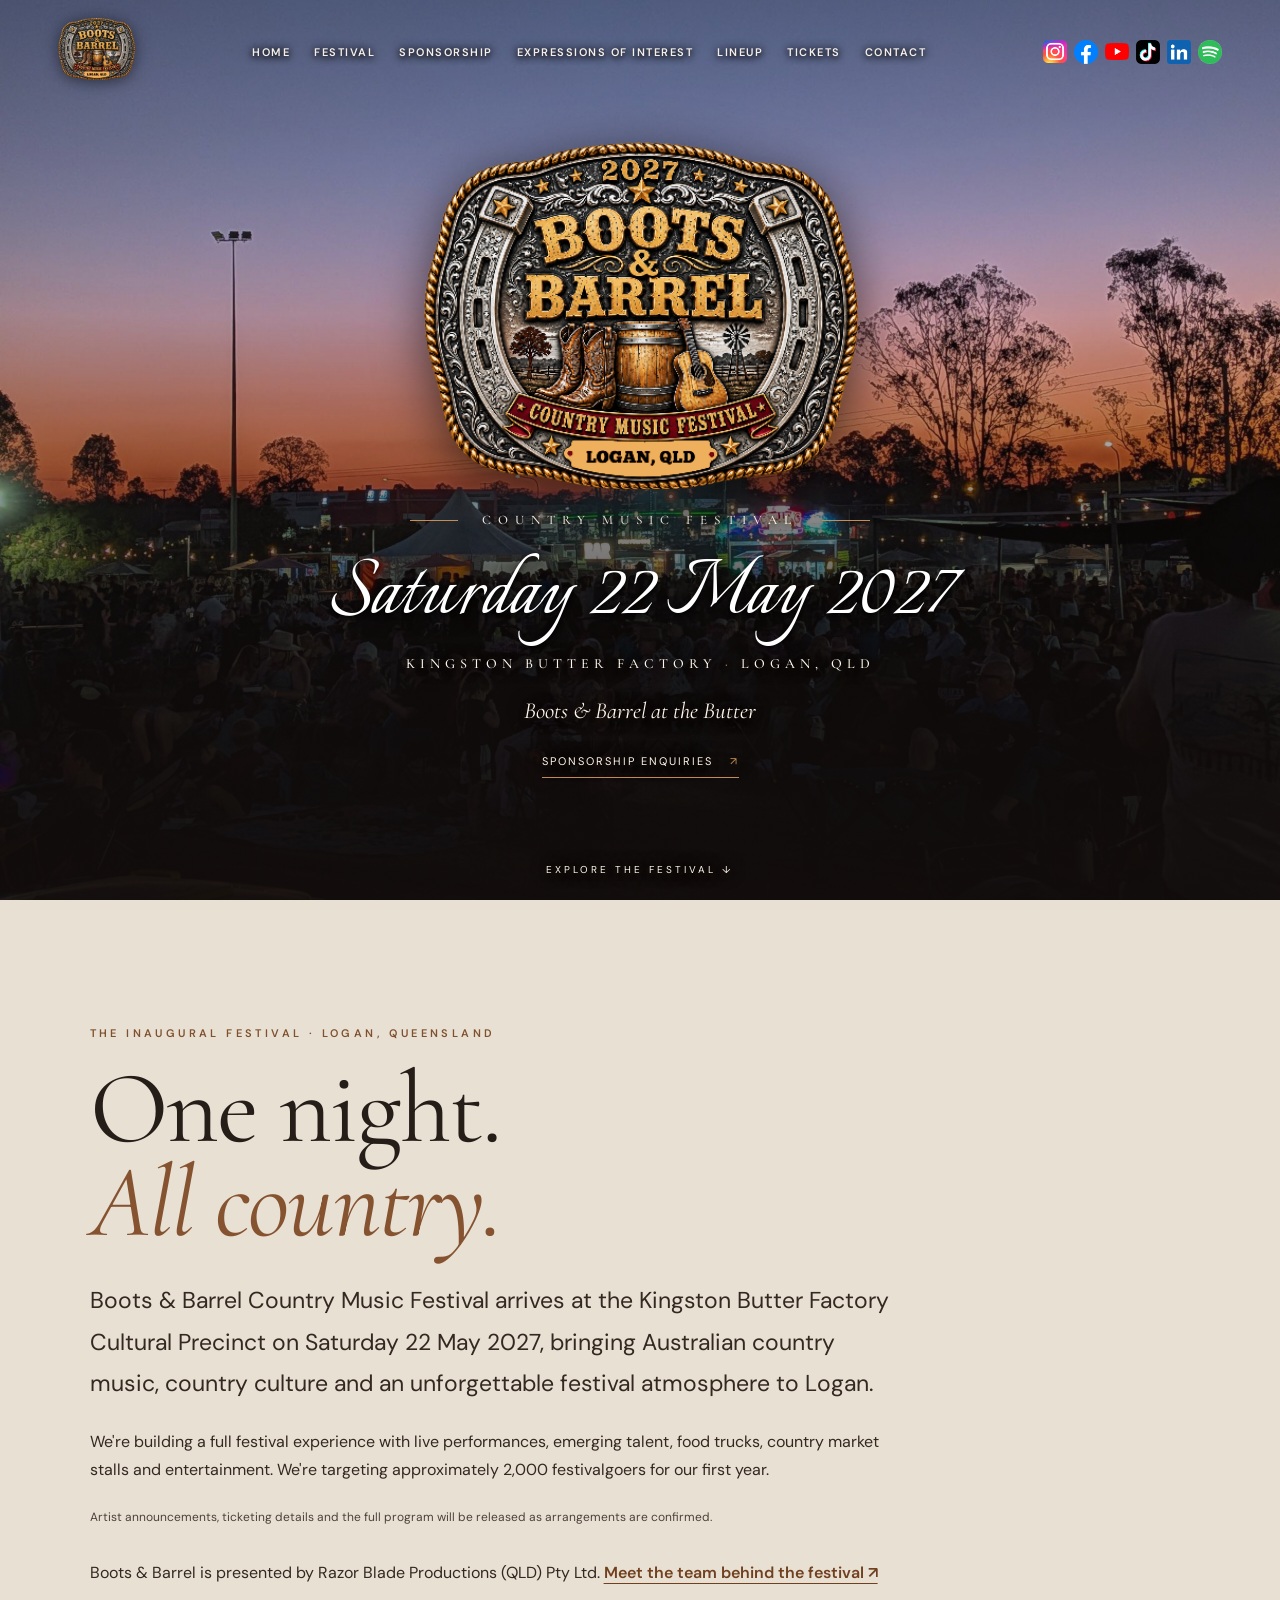
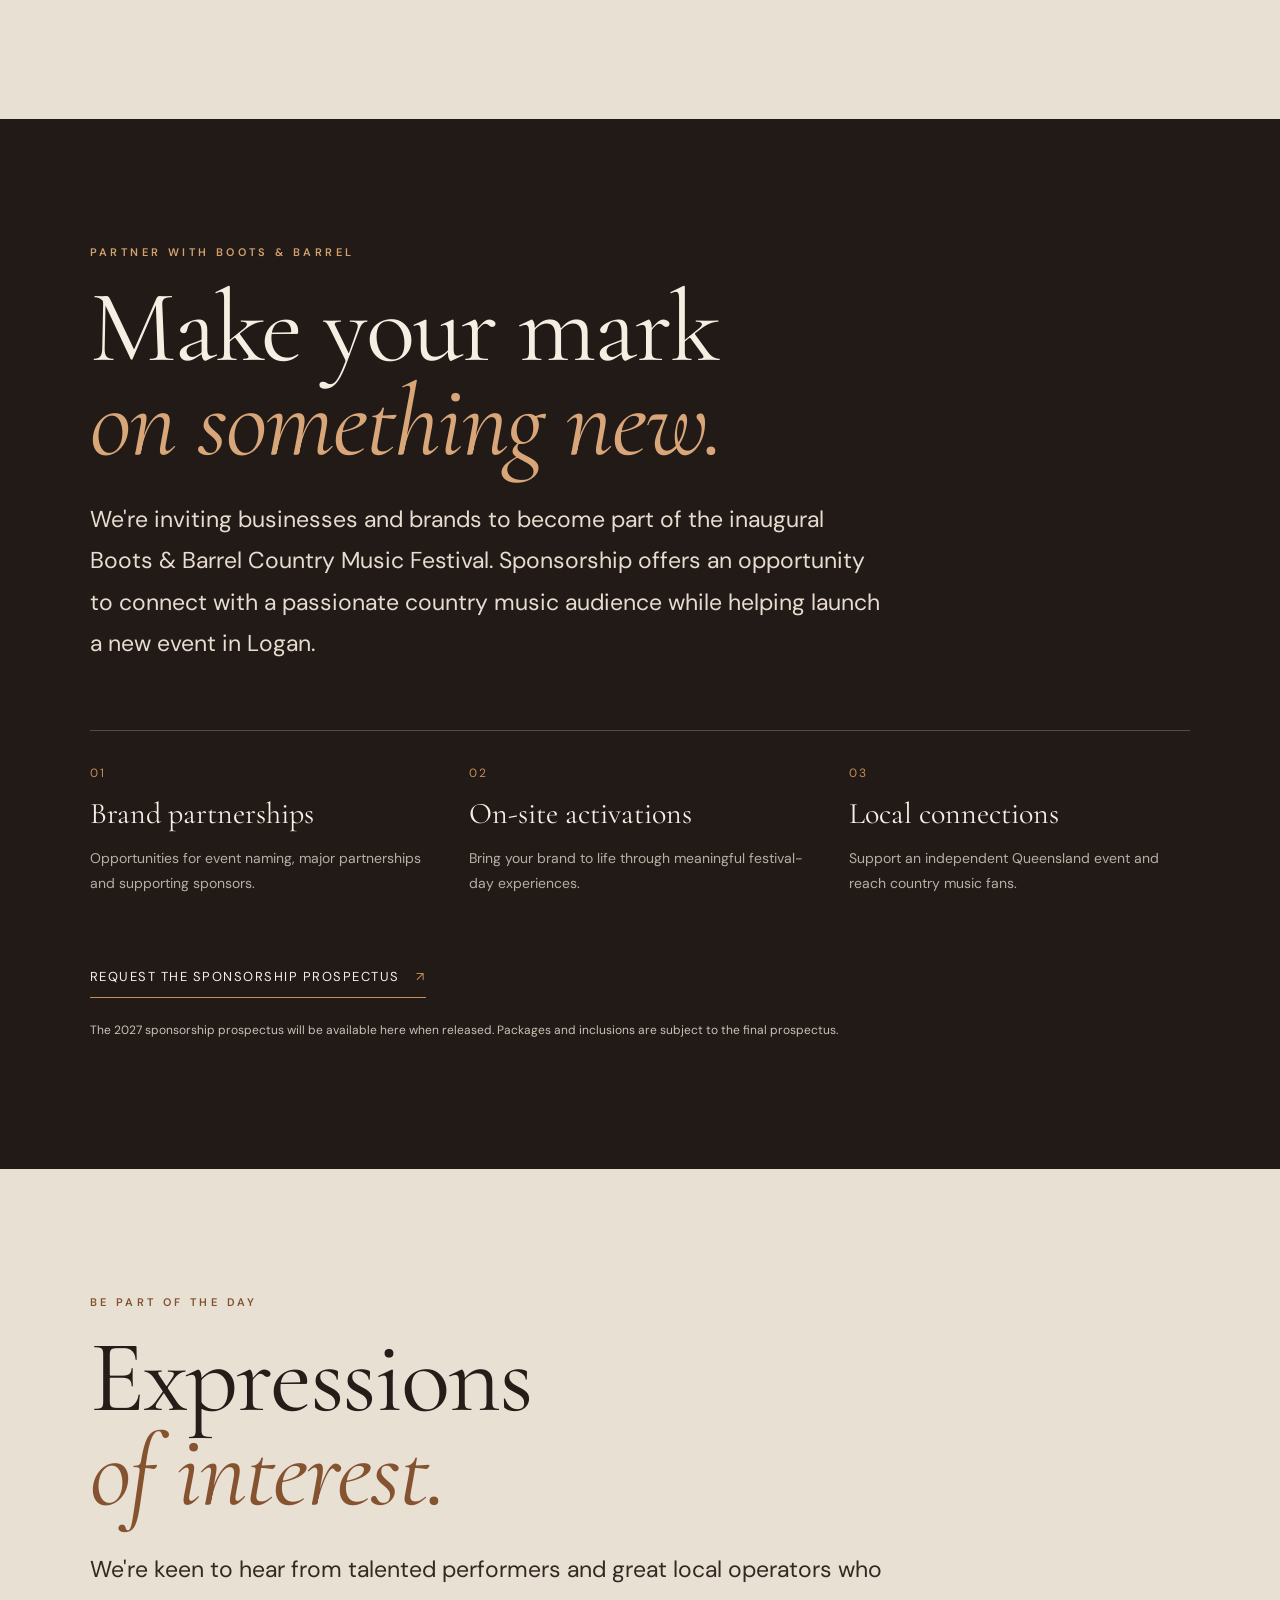
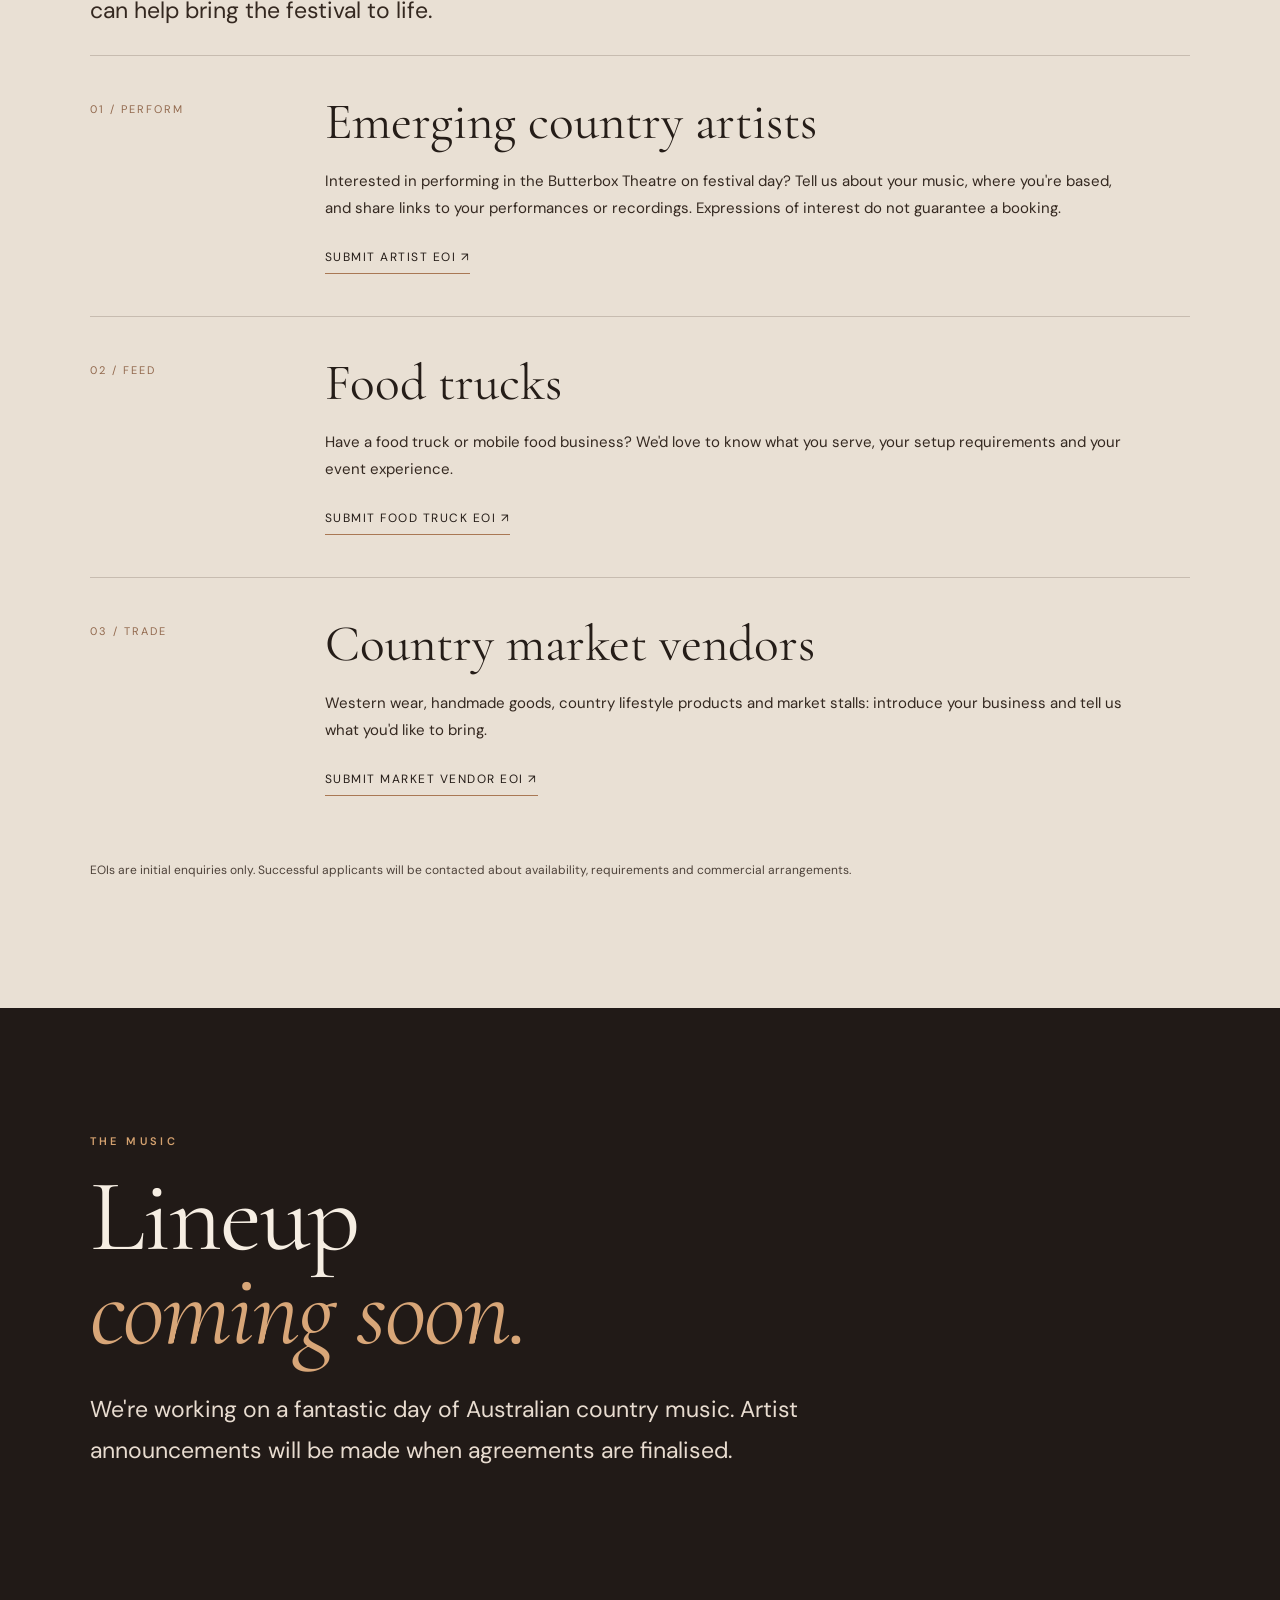
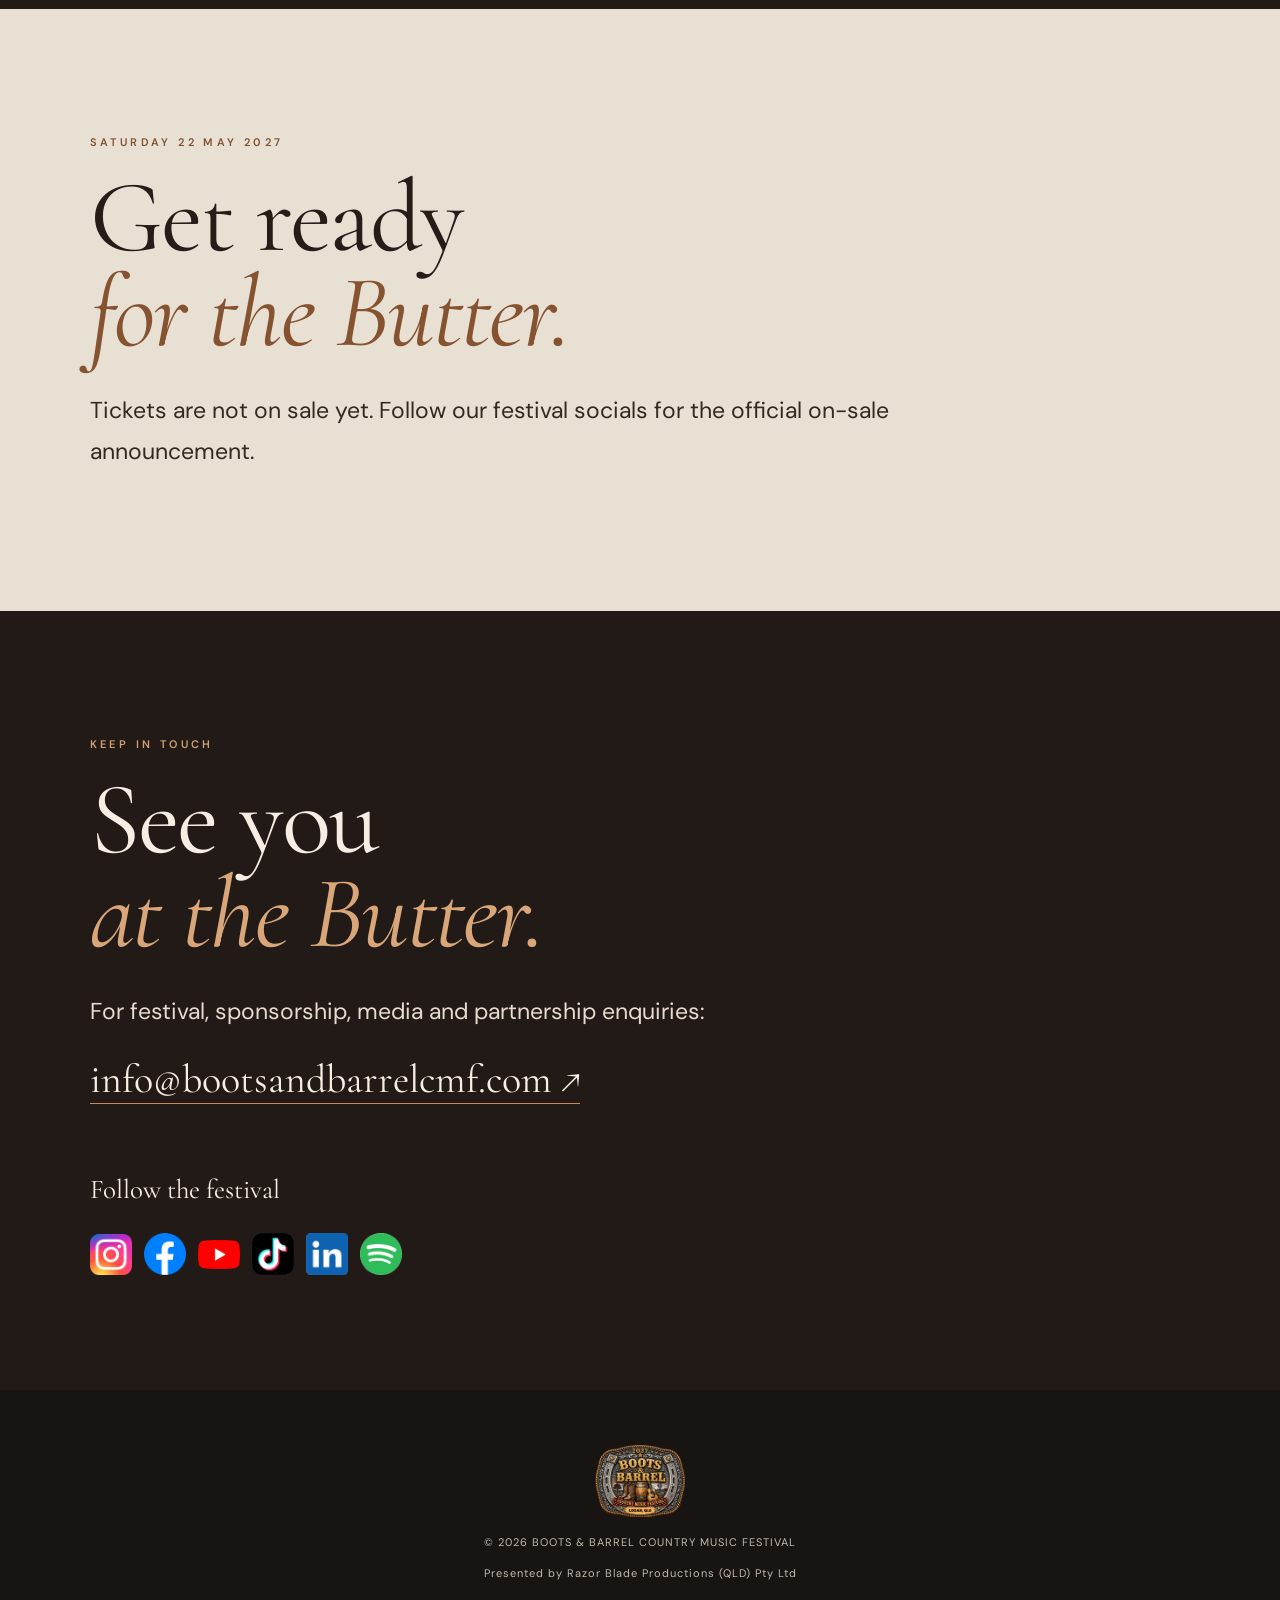
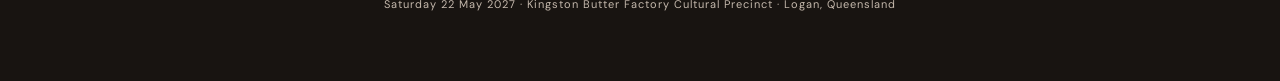
==== commit 2669fe55: "Add files via upload" ====
--- a/index.html
+++ b/index.html
@@ -1 +1,2 @@
-<!doctype html><html lang="en-AU"><head><meta charset="utf-8"><meta name="viewport" content="width=device-width,initial-scale=1"><meta name="theme-color" content="#171311"><meta name="description" content="Boots & Barrel Country Music Festival, Saturday 22 May 2027, Kingston Butter Factory, Logan QLD."><title>Boots & Barrel | 22 May 2027</title><link rel="icon" href="boots-logo.png"><link rel="preconnect" href="https://fonts.googleapis.com"><link href="https://fonts.googleapis.com/css2?family=Cormorant+Garamond:wght@400;600&family=DM+Sans:wght@400;500;600&family=Italianno&display=swap" rel="stylesheet"><link rel="stylesheet" href="redesign.css"></head><body><header class="top"><a class="brand" href="#home">B<span>&</span>B</a><button class="menu" aria-label="Toggle navigation" aria-expanded="false">☰</button><nav aria-label="Main navigation"><a href="#home">Home</a><a href="#festival">Festival</a><a href="#lineup">Lineup</a><a href="#tickets">Tickets</a><a href="#sponsors">Sponsors</a><a href="#contact">Contact</a></nav><div class="social" id="top-social"></div></header><main><section class="hero" id="home"><div class="hero-content"><img class="buckle" src="boots-logo.png" alt="Boots and Barrel official festival buckle"><p class="overline">COUNTRY MUSIC FESTIVAL</p><h1>Saturday 22 May 2027</h1><p class="venue">KINGSTON BUTTER FACTORY · LOGAN, QLD</p><div class="signup"><h2>BE FIRST TO KNOW</h2><p>Lineup reveals, ticket announcements and festival news.</p><form id="signup-form"><label for="email" class="sr-only">Email address</label><input id="email" name="email" type="email" placeholder="Enter your email" autocomplete="email" required><button type="submit" aria-label="Subscribe">→</button></form><p id="signup-status" role="status">Mailing list opens soon.</p></div></div><a class="discover" href="#festival">DISCOVER ↓</a></section><section id="festival" class="editorial"><p class="kicker">BOOTS & BARREL AT THE BUTTER</p><h2>One night.<br><em>All country.</em></h2><p>Country music comes to the Kingston Butter Factory Cultural Precinct in Logan, Queensland on Saturday 22 May 2027. Australian country music, emerging talent, food, entertainment and a celebration of the country lifestyle. The inaugural festival is targeting approximately 2,000 attendees.</p></section><section id="lineup" class="editorial dark"><p class="kicker">THE ARTISTS</p><h2>Lineup <em>coming soon.</em></h2><p>Be among the first to hear about artist announcements.</p><a href="#home">JOIN THE MAILING LIST ↗</a></section><section id="tickets" class="editorial"><p class="kicker">SATURDAY 22 MAY 2027</p><h2>Your ticket to <em>country.</em></h2><p>Ticket release information coming soon.</p><a href="#home">BE FIRST TO KNOW ↗</a></section><section id="sponsors" class="editorial dark"><p class="kicker">PARTNER WITH US</p><h2>Be part of <em>the story.</em></h2><p>We welcome partnerships with businesses and brands who want to be part of Logan's inaugural Boots & Barrel festival. Ask us about the sponsorship prospectus and opportunities.</p><a href="mailto:info@bootsandbarrelcmf.com?subject=Sponsorship%20Enquiry">ENQUIRE ABOUT SPONSORSHIP ↗</a></section><section id="contact" class="editorial"><p class="kicker">STAY CONNECTED</p><h2>See you <em>at the Butter.</em></h2><p>Questions, partnerships or festival enquiries?</p><a href="mailto:info@bootsandbarrelcmf.com">EMAIL THE FESTIVAL ↗</a><div class="social footer-social" id="footer-social"></div></section></main><footer>© <span id="year">2026</span> BOOTS & BARREL COUNTRY MUSIC FESTIVAL · RAZOR BLADE PRODUCTIONS (QUEENSLAND) PTY LTD</footer><script src="redesign.js"></script></body></html>+<!DOCTYPE html>
+<html lang="en-AU"><head><meta charset="utf-8"/><meta content="width=device-width, initial-scale=1" name="viewport"/><meta content="#15110f" name="theme-color"/><meta content="Boots &amp; Barrel Country Music Festival — Saturday 22 May 2027 at Kingston Butter Factory, Logan, Queensland. Sponsorship and expressions of interest now welcome." name="description"/><title>Boots &amp; Barrel Country Music Festival | 22 May 2027</title><link href="assets/festival-buckle.png" rel="icon"/><link href="https://fonts.googleapis.com" rel="preconnect"/><link crossorigin="" href="https://fonts.gstatic.com" rel="preconnect"/><link href="https://fonts.googleapis.com/css2?family=Cormorant+Garamond:wght@400;500;600&amp;family=DM+Sans:wght@400;500;600&amp;family=Italianno&amp;display=swap" rel="stylesheet"/><link href="style.css" rel="stylesheet"/></head><body><header class="site-header"><a aria-label="Boots and Barrel home" class="brand" href="#home"><img alt="Boots &amp; Barrel official buckle" src="assets/festival-buckle.png"/></a><button aria-controls="nav" aria-expanded="false" aria-label="Open menu" class="menu-toggle" type="button">☰</button><nav aria-label="Main navigation" id="nav"><a href="#home">Home</a><a href="#festival">Festival</a><a href="#sponsorship">Sponsorship</a><a href="#eoi">Expressions of Interest</a><a href="#lineup">Lineup</a><a href="#tickets">Tickets</a><a href="#contact">Contact</a></nav><div aria-label="Festival social media" class="header-social"><a aria-label="Instagram" href="https://www.instagram.com/bootsandbarrelcmf/" rel="noopener noreferrer" target="_blank" title="Instagram"><img alt="" loading="lazy" src="assets/social-instagram.png"/><span class="sr-only">Instagram</span></a><a aria-label="Facebook" href="https://www.facebook.com/profile.php?id=61596065738925" rel="noopener noreferrer" target="_blank" title="Facebook"><img alt="" loading="lazy" src="assets/social-facebook.png"/><span class="sr-only">Facebook</span></a><a aria-label="YouTube" href="https://www.youtube.com/@bootsandbarrelcmf" rel="noopener noreferrer" target="_blank" title="YouTube"><img alt="" loading="lazy" src="assets/social-youtube.png"/><span class="sr-only">YouTube</span></a><a aria-label="TikTok" href="https://www.tiktok.com/@bootsandbarrelcmf" rel="noopener noreferrer" target="_blank" title="TikTok"><img alt="" loading="lazy" src="assets/social-tiktok.png"/><span class="sr-only">TikTok</span></a><a aria-label="LinkedIn · Razor Blade Productions (QLD)" href="https://www.linkedin.com/company/razor-blade-productions-qld/" rel="noopener noreferrer" target="_blank" title="LinkedIn · Razor Blade Productions (QLD)"><img alt="" loading="lazy" src="assets/social-linkedin.png"/><span class="sr-only">LinkedIn · Razor Blade Productions (QLD)</span></a><a aria-label="Spotify" href="https://open.spotify.com/user/31mk7hq2fstuo4yikmphltuzv3te" rel="noopener noreferrer" target="_blank" title="Spotify"><img alt="" loading="lazy" src="assets/social-spotify.png"/><span class="sr-only">Spotify</span></a></div></header><main><section class="hero" id="home"><div class="hero-inner"><img alt="2027 Boots &amp; Barrel Country Music Festival official buckle" class="hero-buckle" src="assets/festival-buckle.png"/><div class="hero-rule"><span>COUNTRY MUSIC FESTIVAL</span></div><h1>Saturday 22 May 2027</h1><p class="location">KINGSTON BUTTER FACTORY <span>·</span> LOGAN, QLD</p><p class="hero-tag">Boots &amp; Barrel at the Butter</p><a class="hero-link" href="#sponsorship">SPONSORSHIP ENQUIRIES <span>↗</span></a></div><a class="scroll-cue" href="#festival">EXPLORE THE FESTIVAL ↓</a></section><section class="section light intro" id="festival"><div class="section-content"><p class="eyebrow">THE INAUGURAL FESTIVAL · LOGAN, QUEENSLAND</p><h2>One night.<br/><em>All country.</em></h2><p class="lead">Boots &amp; Barrel Country Music Festival arrives at the Kingston Butter Factory Cultural Precinct on Saturday 22 May 2027, bringing Australian country music, country culture and an unforgettable festival atmosphere to Logan.</p><p>We're building a full festival experience with live performances, emerging talent, food trucks, country market stalls and entertainment. We're targeting approximately 2,000 festivalgoers for our first year.</p><p class="fine">Artist announcements, ticketing details and the full program will be released as arrangements are confirmed.</p><p class="about-team">Boots &amp; Barrel is presented by Razor Blade Productions (QLD) Pty Ltd. <a href="https://razorbladeproductions.com.au" rel="noopener noreferrer" target="_blank">Meet the team behind the festival ↗</a></p></div></section><section class="section dark sponsor" id="sponsorship"><div class="section-content"><p class="eyebrow">PARTNER WITH BOOTS &amp; BARREL</p><h2>Make your mark<br/><em>on something new.</em></h2><p class="lead">We're inviting businesses and brands to become part of the inaugural Boots &amp; Barrel Country Music Festival. Sponsorship offers an opportunity to connect with a passionate country music audience while helping launch a new event in Logan.</p><div class="sponsor-detail"><div><span class="detail-no">01</span><h3>Brand partnerships</h3><p>Opportunities for event naming, major partnerships and supporting sponsors.</p></div><div><span class="detail-no">02</span><h3>On-site activations</h3><p>Bring your brand to life through meaningful festival-day experiences.</p></div><div><span class="detail-no">03</span><h3>Local connections</h3><p>Support an independent Queensland event and reach country music fans.</p></div></div><div class="cta-line"><a class="text-cta" href="mailto:info@bootsandbarrelcmf.com?subject=Boots%20%26%20Barrel%202027%20-%20Sponsorship%20Prospectus%20Request">REQUEST THE SPONSORSHIP PROSPECTUS <span>↗</span></a><p class="fine">The 2027 sponsorship prospectus will be available here when released. Packages and inclusions are subject to the final prospectus.</p></div></div></section><section class="section light opportunities" id="eoi"><div class="section-content"><p class="eyebrow">BE PART OF THE DAY</p><h2>Expressions<br/><em>of interest.</em></h2><p class="lead">We're keen to hear from talented performers and great local operators who can help bring the festival to life.</p><div class="opportunity"><span class="opportunity-num">01 / PERFORM</span><div><h3>Emerging country artists</h3><p>Interested in performing in the Butterbox Theatre on festival day? Tell us about your music, where you're based, and share links to your performances or recordings. Expressions of interest do not guarantee a booking.</p><a href="mailto:info@bootsandbarrelcmf.com?subject=EOI%20-%20Butterbox%20Emerging%20Country%20Artist&amp;body=Artist%20or%20band%20name%3A%0ALocation%3A%0AContact%20details%3A%0AMusic%20or%20performance%20links%3A%0AShort%20bio%3A">SUBMIT ARTIST EOI ↗</a></div></div><div class="opportunity"><span class="opportunity-num">02 / FEED</span><div><h3>Food trucks</h3><p>Have a food truck or mobile food business? We'd love to know what you serve, your setup requirements and your event experience.</p><a href="mailto:info@bootsandbarrelcmf.com?subject=EOI%20-%20Food%20Truck%20-%20Boots%20%26%20Barrel%202027&amp;body=Business%20name%3A%0AContact%20details%3A%0ACuisine%20and%20menu%3A%0ASetup%20dimensions%20and%20power%20needs%3A%0ASocial%20or%20website%3A">SUBMIT FOOD TRUCK EOI ↗</a></div></div><div class="opportunity"><span class="opportunity-num">03 / TRADE</span><div><h3>Country market vendors</h3><p>Western wear, handmade goods, country lifestyle products and market stalls: introduce your business and tell us what you'd like to bring.</p><a href="mailto:info@bootsandbarrelcmf.com?subject=EOI%20-%20Country%20Market%20Vendor%20-%20Boots%20%26%20Barrel%202027&amp;body=Business%20name%3A%0AContact%20details%3A%0AProducts%3A%0AStall%20size%20and%20power%20needs%3A%0ASocial%20or%20website%3A">SUBMIT MARKET VENDOR EOI ↗</a></div></div><p class="fine">EOIs are initial enquiries only. Successful applicants will be contacted about availability, requirements and commercial arrangements.</p></div></section><section class="section dark compact" id="lineup"><div class="section-content"><p class="eyebrow">THE MUSIC</p><h2>Lineup<br/><em>coming soon.</em></h2><p class="lead">We're working on a fantastic day of Australian country music. Artist announcements will be made when agreements are finalised.</p></div></section><section class="section light compact" id="tickets"><div class="section-content"><p class="eyebrow">SATURDAY 22 MAY 2027</p><h2>Get ready<br/><em>for the Butter.</em></h2><p class="lead">Tickets are not on sale yet. Follow our festival socials for the official on-sale announcement.</p></div></section><section class="section dark contact" id="contact"><div class="section-content"><p class="eyebrow">KEEP IN TOUCH</p><h2>See you<br/><em>at the Butter.</em></h2><p class="lead">For festival, sponsorship, media and partnership enquiries:</p><a class="contact-email" href="mailto:info@bootsandbarrelcmf.com">info@bootsandbarrelcmf.com ↗</a><h3>Follow the festival</h3><div aria-label="Festival social media" class="social-grid"><a aria-label="Instagram" href="https://www.instagram.com/bootsandbarrelcmf/" rel="noopener noreferrer" target="_blank" title="Instagram"><img alt="" loading="lazy" src="assets/social-instagram.png"/><span class="sr-only">Instagram</span></a><a aria-label="Facebook" href="https://www.facebook.com/profile.php?id=61596065738925" rel="noopener noreferrer" target="_blank" title="Facebook"><img alt="" loading="lazy" src="assets/social-facebook.png"/><span class="sr-only">Facebook</span></a><a aria-label="YouTube" href="https://www.youtube.com/@bootsandbarrelcmf" rel="noopener noreferrer" target="_blank" title="YouTube"><img alt="" loading="lazy" src="assets/social-youtube.png"/><span class="sr-only">YouTube</span></a><a aria-label="TikTok" href="https://www.tiktok.com/@bootsandbarrelcmf" rel="noopener noreferrer" target="_blank" title="TikTok"><img alt="" loading="lazy" src="assets/social-tiktok.png"/><span class="sr-only">TikTok</span></a><a aria-label="LinkedIn · Razor Blade Productions (QLD)" href="https://www.linkedin.com/company/razor-blade-productions-qld/" rel="noopener noreferrer" target="_blank" title="LinkedIn · Razor Blade Productions (QLD)"><img alt="" loading="lazy" src="assets/social-linkedin.png"/><span class="sr-only">LinkedIn · Razor Blade Productions (QLD)</span></a><a aria-label="Spotify" href="https://open.spotify.com/user/31mk7hq2fstuo4yikmphltuzv3te" rel="noopener noreferrer" target="_blank" title="Spotify"><img alt="" loading="lazy" src="assets/social-spotify.png"/><span class="sr-only">Spotify</span></a></div></div></section></main><footer><img alt="Boots &amp; Barrel buckle" src="assets/festival-buckle.png"/><p>© 2026 BOOTS &amp; BARREL COUNTRY MUSIC FESTIVAL</p><p>Presented by Razor Blade Productions (QLD) Pty Ltd</p><p>Saturday 22 May 2027 · Kingston Butter Factory Cultural Precinct · Logan, Queensland</p></footer><script src="script.js"></script></body></html>
--- a/style.css
+++ b/style.css
@@ -0,0 +1,43 @@
+:root{--black:#171310;--cream:#f2ece3;--gold:#ce9565;--muted:#b6aaa0}*{box-sizing:border-box}html{scroll-behavior:smooth}body{margin:0;background:var(--black);color:#f6f0e9;font-family:'DM Sans',Arial,sans-serif}a{color:inherit;text-decoration:none}a:hover{color:var(--gold)}.site-header{position:absolute;z-index:20;top:0;left:0;right:0;display:flex;align-items:center;gap:24px;justify-content:space-between;padding:18px 4.5vw}.brand img{width:77px;height:62px;object-fit:contain;filter:drop-shadow(0 2px 8px #0008)}nav{display:flex;gap:24px;align-items:center}nav a,.header-social a{font-size:11px;letter-spacing:1.5px;text-transform:uppercase;font-weight:600}.header-social{display:flex;gap:15px}.menu-toggle{display:none}.hero{min-height:100svh;position:relative;display:flex;align-items:center;justify-content:center;text-align:center;padding:100px 20px 80px;background:linear-gradient(180deg,rgba(15,12,13,.18) 0%,rgba(15,12,13,.12) 40%,rgba(15,12,13,.68) 75%,rgba(15,12,13,.94) 100%),url('assets/jimboomba-sunset.png') center 54%/cover no-repeat}.hero-inner{width:min(900px,100%)}.hero-buckle{width:clamp(260px,34vw,470px);max-width:75vw;max-height:43vh;object-fit:contain;filter:drop-shadow(0 10px 25px #0009)}.hero-rule{display:flex;gap:24px;align-items:center;justify-content:center;margin:18px 0 0;font:500 13px 'Cormorant Garamond',serif;letter-spacing:7px}.hero-rule:before,.hero-rule:after{content:'';width:48px;height:1px;background:var(--gold)}h1{font:400 clamp(55px,7.5vw,105px)/.95 'Italianno',cursive;color:#e7aa78;margin:22px 0 14px}.location{font:500 clamp(10px,1.3vw,14px) 'Cormorant Garamond',serif;letter-spacing:5px}.location span{color:var(--gold)}.hero-tag{font:italic 23px 'Cormorant Garamond',serif;margin:25px 0 0}.hero-link{display:inline-block;margin-top:29px;border-bottom:1px solid var(--gold);padding-bottom:9px;font-size:11px;letter-spacing:2px}.hero-link span,.text-cta span{color:var(--gold);margin-left:12px}.scroll-cue{position:absolute;bottom:24px;left:50%;transform:translateX(-50%);font-size:10px;letter-spacing:3px;white-space:nowrap}.section{padding:115px 7vw}.section-content{max-width:1120px;margin:0 auto}.section.light{background:var(--cream);color:#241c18}.section.dark{background:#171310;color:#f5efe8}.section h2{font:400 clamp(57px,8vw,112px)/.92 'Cormorant Garamond',Georgia,serif;letter-spacing:-2px;margin:21px 0 31px}.section h2 em{font-weight:400;color:#a97854}.eyebrow{font-size:11px;letter-spacing:3.4px;font-weight:600;color:#b7815a}.lead{font-size:clamp(18px,2vw,23px);line-height:1.7;max-width:800px}.section p:not(.eyebrow){line-height:1.8;max-width:800px}.section .fine{font-size:12px;opacity:.7;margin-top:22px}.sponsor-detail{display:grid;grid-template-columns:repeat(3,1fr);gap:38px;margin:65px 0 55px;border-top:1px solid #5a4a3e;padding-top:30px}.detail-no{color:var(--gold);font-size:12px;letter-spacing:2px}.sponsor-detail h3{font:400 30px 'Cormorant Garamond',serif;margin:13px 0}.sponsor-detail p{font-size:14px;opacity:.76}.text-cta{display:inline-block;border-bottom:1px solid var(--gold);padding-bottom:12px;font-size:13px;letter-spacing:1.5px}.opportunity{display:grid;grid-template-columns:200px 1fr;gap:35px;border-top:1px solid #c7bcb0;padding:35px 0 42px}.opportunity-num{color:#92694e;font-size:11px;letter-spacing:2px;padding-top:11px}.opportunity h3{font:400 clamp(32px,4vw,53px) 'Cormorant Garamond',serif;margin:0 0 12px}.opportunity p{font-size:15px;max-width:650px}.opportunity a{display:inline-block;margin-top:12px;border-bottom:1px solid #a97854;padding-bottom:8px;font-size:12px;letter-spacing:1.5px}.compact{min-height:470px}.contact-email{font:400 clamp(20px,4vw,40px) 'Cormorant Garamond',serif;border-bottom:1px solid var(--gold)}.contact h3{margin-top:70px;font:400 27px 'Cormorant Garamond',serif}.social-grid{display:flex;flex-wrap:wrap;gap:18px 28px;max-width:850px}.social-grid a{font-size:12px;border-bottom:1px solid #73533d;padding-bottom:9px}footer{padding:55px 20px;text-align:center;color:#c5b9ad}footer img{width:90px}footer p{font-size:11px;letter-spacing:1px;line-height:1.8}@media(max-width:1100px){.site-header{gap:12px}nav{gap:14px}nav a{font-size:10px}.header-social{display:none}}@media(max-width:800px){.site-header{padding:12px 20px}.brand img{width:68px}.menu-toggle{display:block;margin-left:auto;border:0;background:#171310b8;color:white;padding:8px 12px;font-size:24px;cursor:pointer}nav{display:none;position:absolute;top:80px;left:0;right:0;background:#171310f5;flex-direction:column;gap:0;padding:15px 20px 25px}nav.open{display:flex}nav a{padding:13px;font-size:12px}.hero{padding-top:105px}.hero-buckle{width:min(72vw,360px)}.hero-rule{font-size:10px;letter-spacing:3px;gap:10px}.hero-rule:before,.hero-rule:after{width:18px}.location{letter-spacing:2px}.section{padding:80px 24px}.sponsor-detail{grid-template-columns:1fr;gap:18px}.opportunity{grid-template-columns:1fr;gap:8px}.opportunity-num{padding:0}.scroll-cue{font-size:9px}}@media(prefers-reduced-motion:reduce){html{scroll-behavior:auto}}
+
+/* Contrast and official-colour social icon refinements */
+.hero-rule,.location,.hero-tag,.hero-link,.scroll-cue{color:#fffaf4;text-shadow:0 2px 5px rgba(0,0,0,.95),0 0 14px rgba(0,0,0,.8)}
+.hero h1{color:#ffe0ad;-webkit-text-stroke:.7px #3a1b0e;text-shadow:0 3px 2px #1b0c08,0 6px 18px #100907}
+.site-header nav a{text-shadow:0 2px 6px #000,0 0 10px #000}
+.section.light .eyebrow{color:#744325}.section.light h2 em{color:#83502f}.section.dark h2 em{color:#e2aa7b}
+.header-social{gap:13px;flex-shrink:0}.header-social a,.social-grid a{display:inline-flex;align-items:center;justify-content:center;border:0;padding:5px;transition:transform .2s ease,filter .2s ease}.header-social a:hover,.social-grid a:hover{transform:translateY(-3px);filter:brightness(1.15)}.header-social img{display:block;width:23px;height:23px;object-fit:contain;filter:drop-shadow(0 2px 5px #0008)}.social-grid img{display:block;width:34px;height:34px;object-fit:contain}.social-grid{gap:18px}.about-team{margin-top:30px}.about-team a{color:#70401f;font-weight:600;text-decoration:underline;text-underline-offset:5px}.about-team a:hover{color:#ad7043}.sr-only{position:absolute;width:1px;height:1px;overflow:hidden;clip:rect(0,0,0,0);white-space:nowrap}
+@media(max-width:1240px){.site-header{gap:12px;padding:14px 2vw}nav{gap:12px}nav a{font-size:10px;letter-spacing:.7px}.header-social{gap:6px}.header-social img{width:21px;height:21px}}
+@media(max-width:1100px){.header-social{display:flex}}
+@media(max-width:900px){.site-header{flex-wrap:wrap}.header-social{order:2;margin-left:auto}.menu-toggle{order:3;margin-left:0}.site-header nav{order:4;top:75px}.header-social img{width:20px;height:20px}}
+@media(max-width:520px){.site-header{gap:6px;padding:9px 12px}.brand img{width:55px;height:50px}.header-social{gap:1px}.header-social a{padding:3px}.header-social img{width:17px;height:17px}.menu-toggle{font-size:19px;padding:5px 7px}.hero h1{-webkit-text-stroke:.45px #3a1b0e}.social-grid img{width:32px;height:32px}}
+
+/* Refined palette: sunset charcoal, parchment and buckle copper */
+:root{--black:#181411;--cream:#e9e0d4;--gold:#c68d56;--muted:#c7b8a8}
+.section.light{background:#e9e0d4;color:#251d18}.section.dark{background:#211a17;color:#f6eee3}
+.section.light .eyebrow{color:#80512e}.section.dark .eyebrow{color:#d4a16f}
+.section.light h2 em{color:#865331}.section.dark h2 em{color:#d8a678}
+.section.light p{color:#342820}.section.dark p{color:#e8dcd0}.section .fine{opacity:.86}
+.hero{background-image:linear-gradient(180deg,rgba(18,13,12,.30) 0%,rgba(18,13,12,.14) 35%,rgba(18,13,12,.75) 75%,rgba(18,13,12,.95) 100%),url('assets/jimboomba-sunset.png')}
+.hero h1{color:#fff0d6;-webkit-text-stroke:.65px #281710;text-shadow:0 2px 4px #180e0a,0 5px 20px #180e0a}
+.hero-rule,.location,.hero-tag,.hero-link,.scroll-cue{color:#fff7eb;text-shadow:0 2px 6px #140e0b,0 0 18px #140e0b}
+.header-social a,.social-grid a{background:#fff;border-radius:8px;overflow:hidden;padding:3px;box-shadow:0 2px 8px #0005;flex:0 0 auto}
+.header-social img{width:24px;height:24px;object-fit:contain;filter:none}.social-grid img{width:42px;height:42px;object-fit:contain}
+.header-social{gap:7px}.social-grid{gap:12px}
+@media(max-width:1240px){.header-social img{width:21px;height:21px}}
+@media(max-width:520px){.header-social{gap:2px}.header-social a{padding:2px;border-radius:5px}.header-social img{width:18px;height:18px}.social-grid img{width:38px;height:38px}}
+
+/* Final refinements: no white frames around any social logos */
+.header-social a,.social-grid a{background:transparent!important;border:0!important;border-radius:0!important;box-shadow:none!important;padding:0!important;overflow:visible!important}
+.header-social img,.social-grid img{filter:none!important;display:block;object-fit:contain}
+.social-grid a{padding-bottom:0!important}
+/* High-contrast event date, including mobile and unavailable web fonts */
+.hero h1{font-family:'DM Sans',Arial,Helvetica,sans-serif!important;font-size:clamp(31px,5.4vw,76px)!important;font-weight:800!important;line-height:1.12!important;letter-spacing:-.035em!important;color:#fff!important;-webkit-text-stroke:0!important;text-shadow:0 3px 4px #000,0 5px 14px #000,0 0 32px #000!important;margin:23px 0 17px!important}
+@media(max-width:520px){.hero h1{font-size:clamp(29px,8vw,44px)!important;letter-spacing:-.04em!important}}
+
+/* Final approved treatment: transparent icon backgrounds and bold white cursive date. */
+.hero h1{font-family:'Pacifico','Brush Script MT',cursive!important;font-size:clamp(35px,5.3vw,77px)!important;font-weight:700!important;letter-spacing:0!important;line-height:1.45!important;color:#fff!important;-webkit-text-stroke:.35px #fff!important;text-shadow:0 3px 5px #090706,0 6px 16px #090706,0 0 30px #090706!important;margin:10px 0 8px!important}
+@media(max-width:520px){.hero h1{font-size:clamp(30px,7.3vw,43px)!important}}
+
+/* Restore the original elegant, thin sunset cursive — white only. */
+.hero h1 {font-family:'Italianno',cursive!important;font-weight:400!important;font-size:clamp(55px,7.5vw,105px)!important;line-height:.95!important;letter-spacing:normal!important;color:#fff!important;-webkit-text-stroke:0!important;text-shadow:0 2px 5px rgba(0,0,0,.9),0 5px 18px rgba(0,0,0,.8)!important;margin:22px 0 14px!important;}
+@media(max-width:520px){.hero h1{font-size:clamp(55px,7.5vw,105px)!important;}}
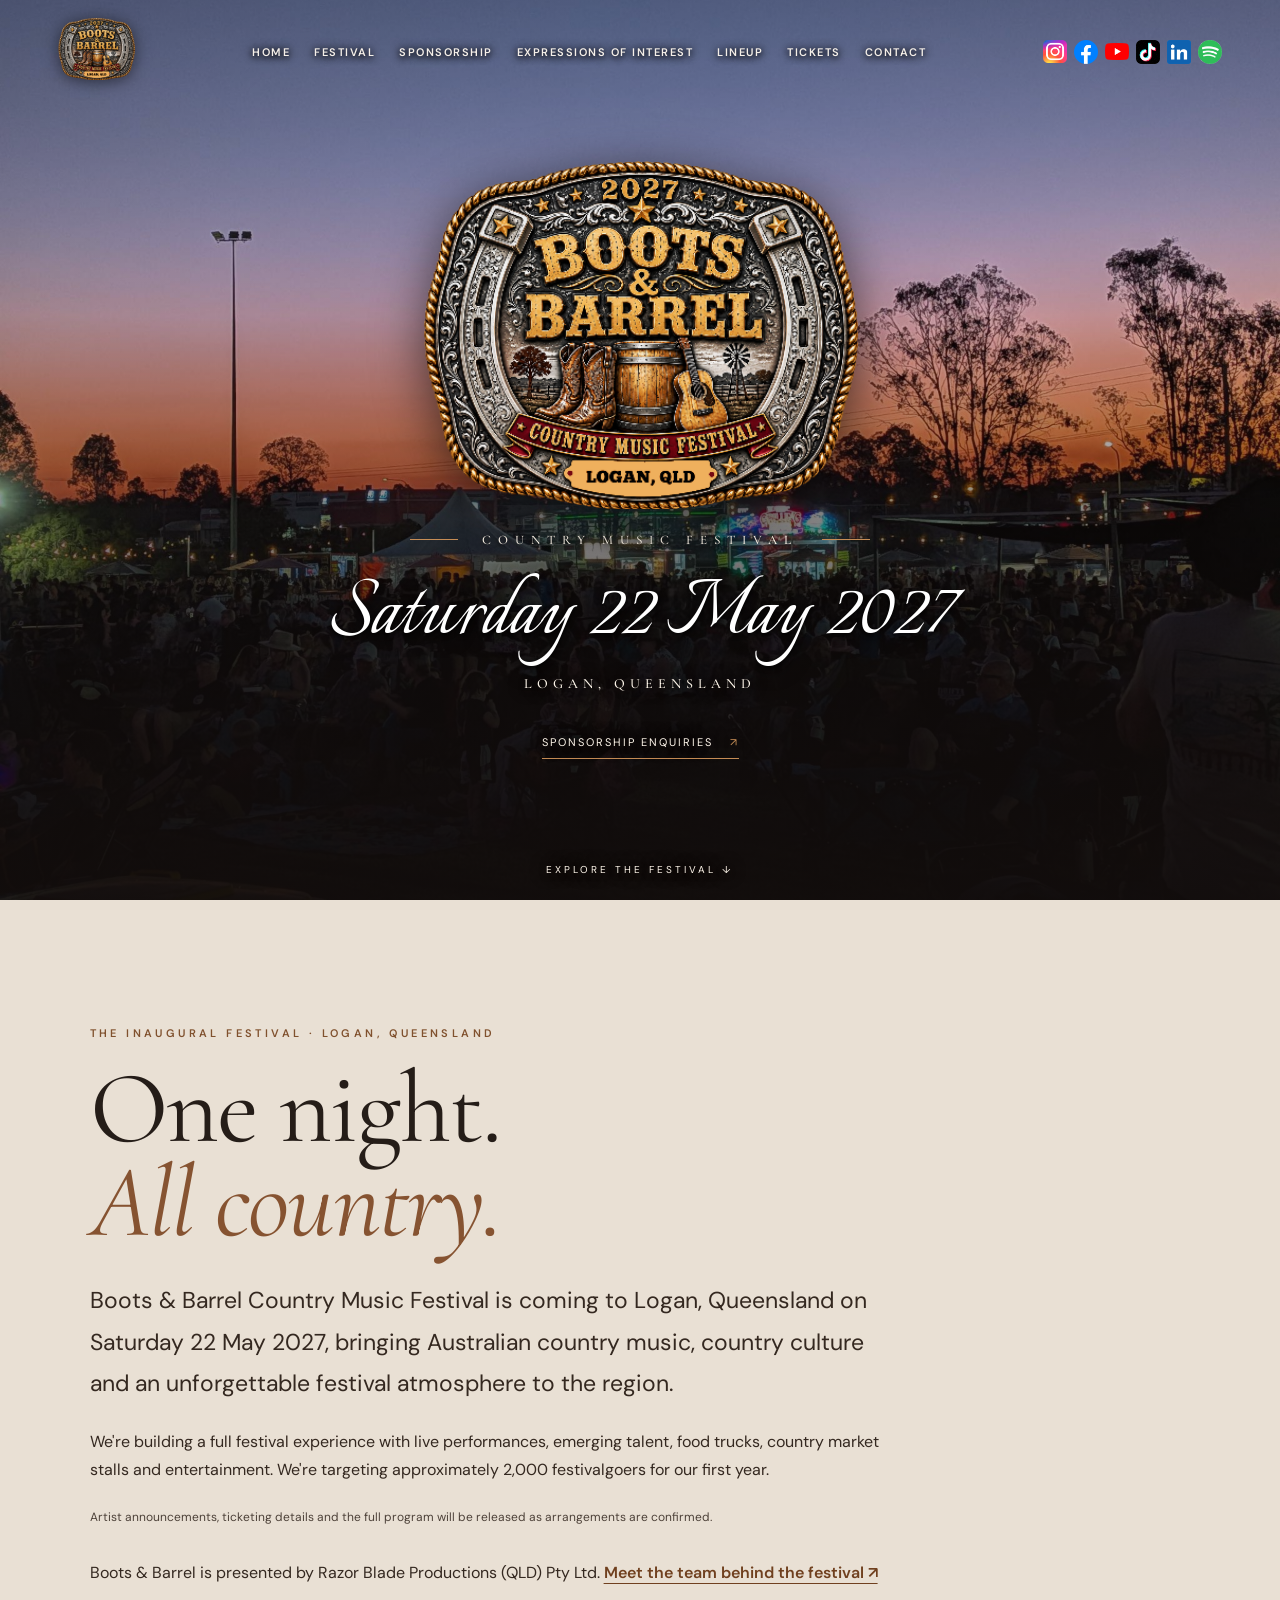
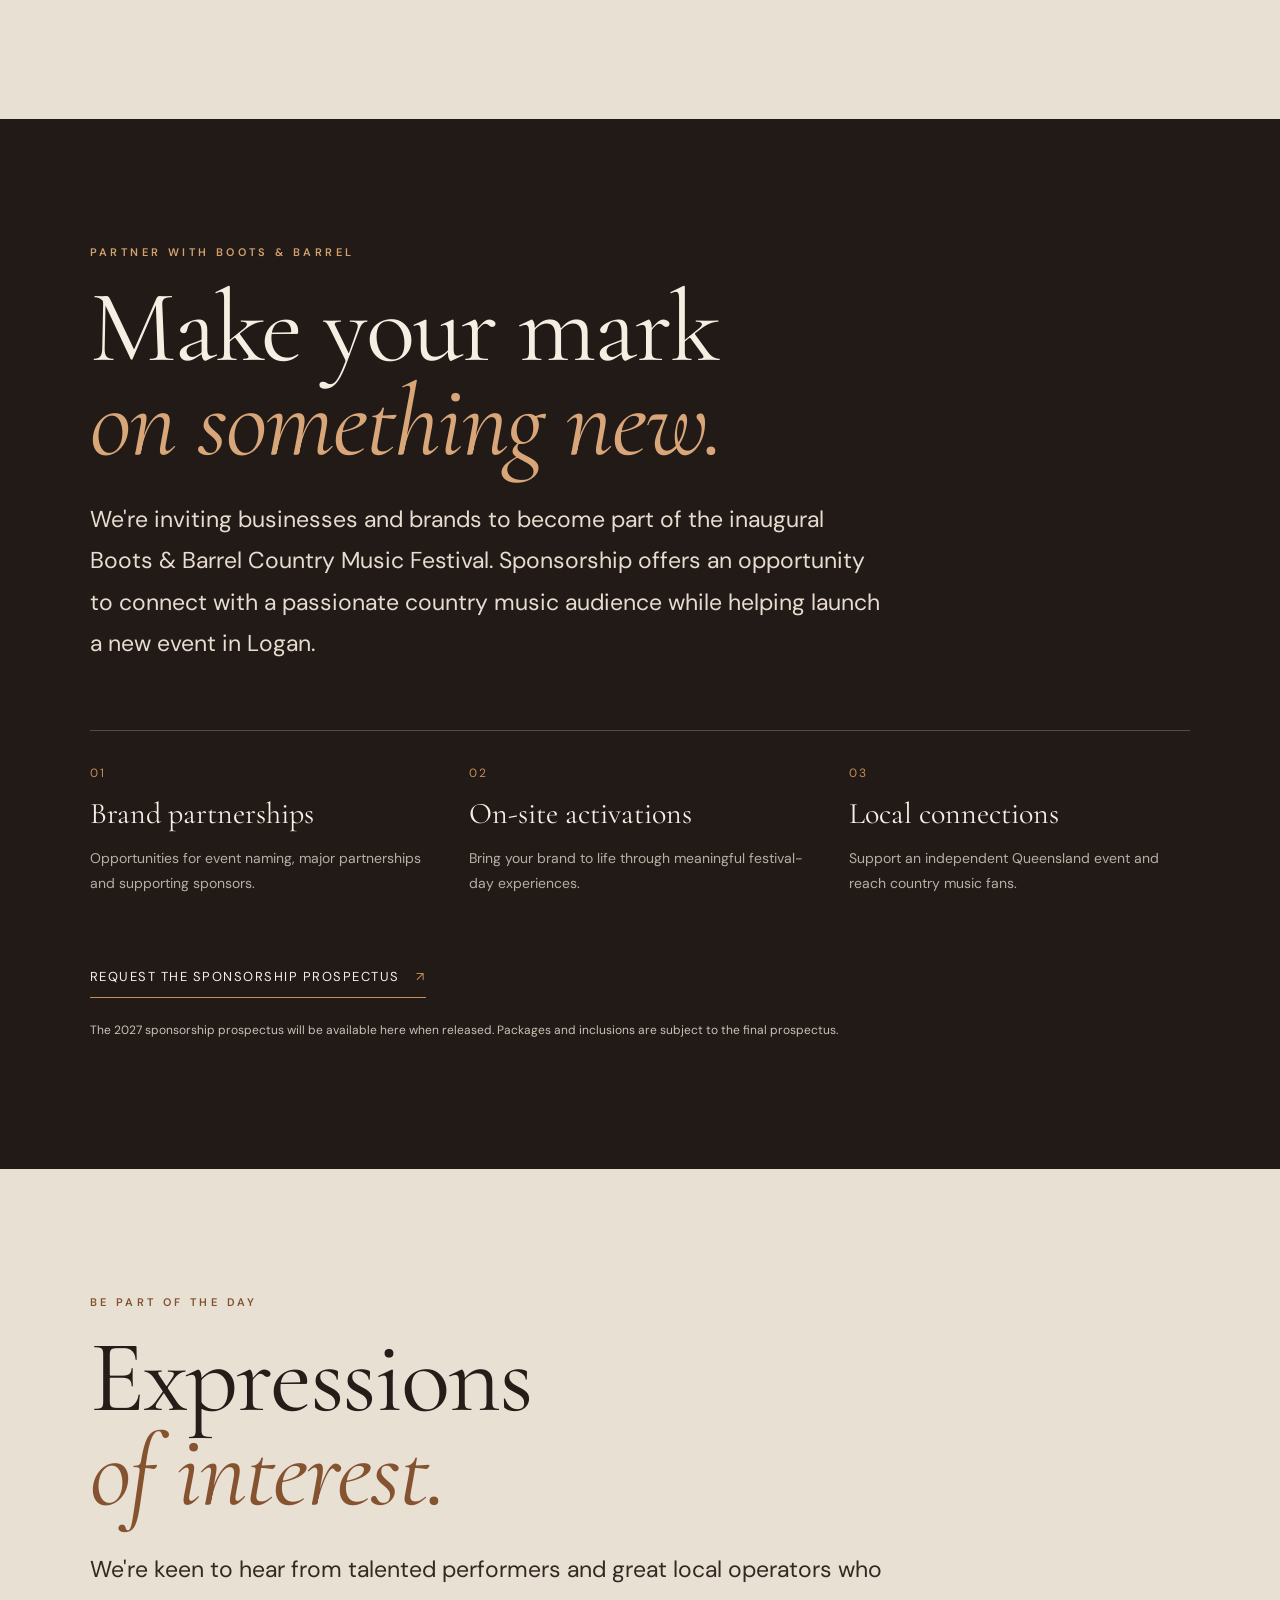
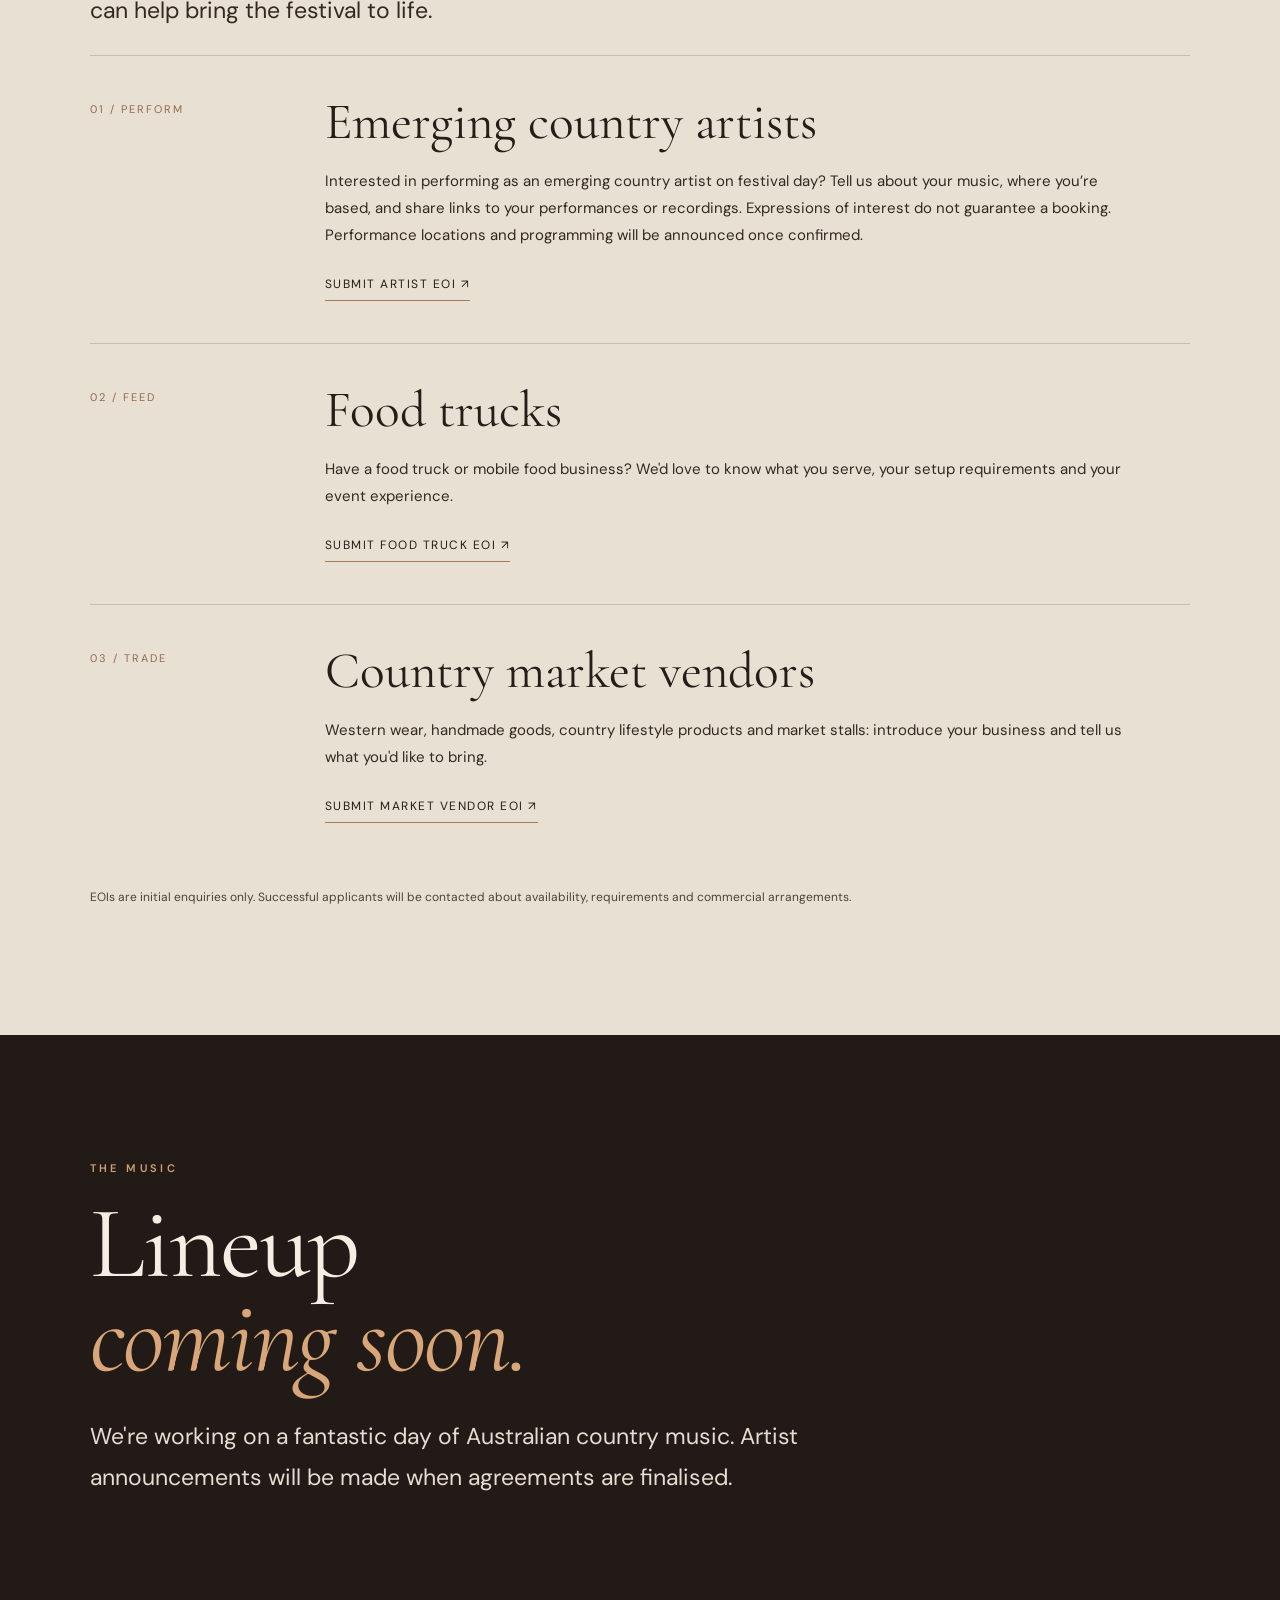
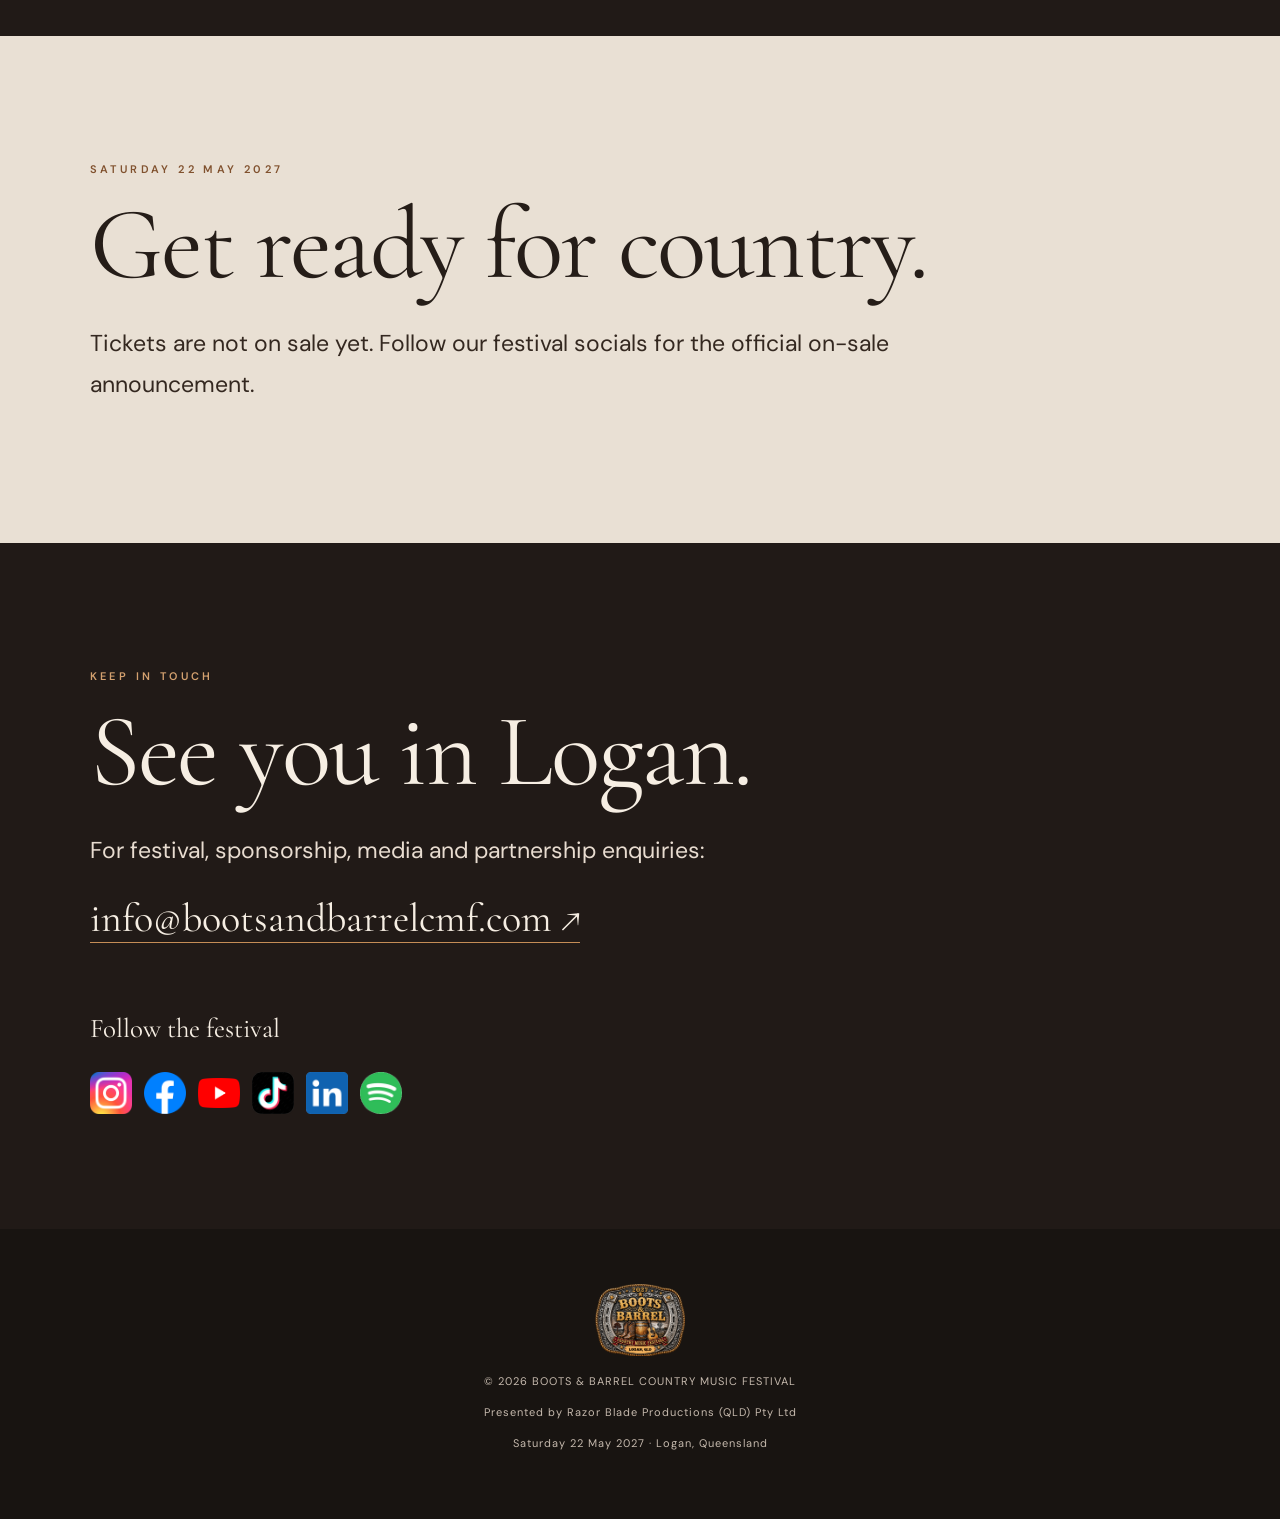
==== commit c4a27349: "Add files via upload" ====
--- a/index.html
+++ b/index.html
@@ -1,2 +1,3 @@
 <!DOCTYPE html>
-<html lang="en-AU"><head><meta charset="utf-8"/><meta content="width=device-width, initial-scale=1" name="viewport"/><meta content="#15110f" name="theme-color"/><meta content="Boots &amp; Barrel Country Music Festival — Saturday 22 May 2027 at Kingston Butter Factory, Logan, Queensland. Sponsorship and expressions of interest now welcome." name="description"/><title>Boots &amp; Barrel Country Music Festival | 22 May 2027</title><link href="assets/festival-buckle.png" rel="icon"/><link href="https://fonts.googleapis.com" rel="preconnect"/><link crossorigin="" href="https://fonts.gstatic.com" rel="preconnect"/><link href="https://fonts.googleapis.com/css2?family=Cormorant+Garamond:wght@400;500;600&amp;family=DM+Sans:wght@400;500;600&amp;family=Italianno&amp;display=swap" rel="stylesheet"/><link href="style.css" rel="stylesheet"/></head><body><header class="site-header"><a aria-label="Boots and Barrel home" class="brand" href="#home"><img alt="Boots &amp; Barrel official buckle" src="assets/festival-buckle.png"/></a><button aria-controls="nav" aria-expanded="false" aria-label="Open menu" class="menu-toggle" type="button">☰</button><nav aria-label="Main navigation" id="nav"><a href="#home">Home</a><a href="#festival">Festival</a><a href="#sponsorship">Sponsorship</a><a href="#eoi">Expressions of Interest</a><a href="#lineup">Lineup</a><a href="#tickets">Tickets</a><a href="#contact">Contact</a></nav><div aria-label="Festival social media" class="header-social"><a aria-label="Instagram" href="https://www.instagram.com/bootsandbarrelcmf/" rel="noopener noreferrer" target="_blank" title="Instagram"><img alt="" loading="lazy" src="assets/social-instagram.png"/><span class="sr-only">Instagram</span></a><a aria-label="Facebook" href="https://www.facebook.com/profile.php?id=61596065738925" rel="noopener noreferrer" target="_blank" title="Facebook"><img alt="" loading="lazy" src="assets/social-facebook.png"/><span class="sr-only">Facebook</span></a><a aria-label="YouTube" href="https://www.youtube.com/@bootsandbarrelcmf" rel="noopener noreferrer" target="_blank" title="YouTube"><img alt="" loading="lazy" src="assets/social-youtube.png"/><span class="sr-only">YouTube</span></a><a aria-label="TikTok" href="https://www.tiktok.com/@bootsandbarrelcmf" rel="noopener noreferrer" target="_blank" title="TikTok"><img alt="" loading="lazy" src="assets/social-tiktok.png"/><span class="sr-only">TikTok</span></a><a aria-label="LinkedIn · Razor Blade Productions (QLD)" href="https://www.linkedin.com/company/razor-blade-productions-qld/" rel="noopener noreferrer" target="_blank" title="LinkedIn · Razor Blade Productions (QLD)"><img alt="" loading="lazy" src="assets/social-linkedin.png"/><span class="sr-only">LinkedIn · Razor Blade Productions (QLD)</span></a><a aria-label="Spotify" href="https://open.spotify.com/user/31mk7hq2fstuo4yikmphltuzv3te" rel="noopener noreferrer" target="_blank" title="Spotify"><img alt="" loading="lazy" src="assets/social-spotify.png"/><span class="sr-only">Spotify</span></a></div></header><main><section class="hero" id="home"><div class="hero-inner"><img alt="2027 Boots &amp; Barrel Country Music Festival official buckle" class="hero-buckle" src="assets/festival-buckle.png"/><div class="hero-rule"><span>COUNTRY MUSIC FESTIVAL</span></div><h1>Saturday 22 May 2027</h1><p class="location">KINGSTON BUTTER FACTORY <span>·</span> LOGAN, QLD</p><p class="hero-tag">Boots &amp; Barrel at the Butter</p><a class="hero-link" href="#sponsorship">SPONSORSHIP ENQUIRIES <span>↗</span></a></div><a class="scroll-cue" href="#festival">EXPLORE THE FESTIVAL ↓</a></section><section class="section light intro" id="festival"><div class="section-content"><p class="eyebrow">THE INAUGURAL FESTIVAL · LOGAN, QUEENSLAND</p><h2>One night.<br/><em>All country.</em></h2><p class="lead">Boots &amp; Barrel Country Music Festival arrives at the Kingston Butter Factory Cultural Precinct on Saturday 22 May 2027, bringing Australian country music, country culture and an unforgettable festival atmosphere to Logan.</p><p>We're building a full festival experience with live performances, emerging talent, food trucks, country market stalls and entertainment. We're targeting approximately 2,000 festivalgoers for our first year.</p><p class="fine">Artist announcements, ticketing details and the full program will be released as arrangements are confirmed.</p><p class="about-team">Boots &amp; Barrel is presented by Razor Blade Productions (QLD) Pty Ltd. <a href="https://razorbladeproductions.com.au" rel="noopener noreferrer" target="_blank">Meet the team behind the festival ↗</a></p></div></section><section class="section dark sponsor" id="sponsorship"><div class="section-content"><p class="eyebrow">PARTNER WITH BOOTS &amp; BARREL</p><h2>Make your mark<br/><em>on something new.</em></h2><p class="lead">We're inviting businesses and brands to become part of the inaugural Boots &amp; Barrel Country Music Festival. Sponsorship offers an opportunity to connect with a passionate country music audience while helping launch a new event in Logan.</p><div class="sponsor-detail"><div><span class="detail-no">01</span><h3>Brand partnerships</h3><p>Opportunities for event naming, major partnerships and supporting sponsors.</p></div><div><span class="detail-no">02</span><h3>On-site activations</h3><p>Bring your brand to life through meaningful festival-day experiences.</p></div><div><span class="detail-no">03</span><h3>Local connections</h3><p>Support an independent Queensland event and reach country music fans.</p></div></div><div class="cta-line"><a class="text-cta" href="mailto:info@bootsandbarrelcmf.com?subject=Boots%20%26%20Barrel%202027%20-%20Sponsorship%20Prospectus%20Request">REQUEST THE SPONSORSHIP PROSPECTUS <span>↗</span></a><p class="fine">The 2027 sponsorship prospectus will be available here when released. Packages and inclusions are subject to the final prospectus.</p></div></div></section><section class="section light opportunities" id="eoi"><div class="section-content"><p class="eyebrow">BE PART OF THE DAY</p><h2>Expressions<br/><em>of interest.</em></h2><p class="lead">We're keen to hear from talented performers and great local operators who can help bring the festival to life.</p><div class="opportunity"><span class="opportunity-num">01 / PERFORM</span><div><h3>Emerging country artists</h3><p>Interested in performing in the Butterbox Theatre on festival day? Tell us about your music, where you're based, and share links to your performances or recordings. Expressions of interest do not guarantee a booking.</p><a href="mailto:info@bootsandbarrelcmf.com?subject=EOI%20-%20Butterbox%20Emerging%20Country%20Artist&amp;body=Artist%20or%20band%20name%3A%0ALocation%3A%0AContact%20details%3A%0AMusic%20or%20performance%20links%3A%0AShort%20bio%3A">SUBMIT ARTIST EOI ↗</a></div></div><div class="opportunity"><span class="opportunity-num">02 / FEED</span><div><h3>Food trucks</h3><p>Have a food truck or mobile food business? We'd love to know what you serve, your setup requirements and your event experience.</p><a href="mailto:info@bootsandbarrelcmf.com?subject=EOI%20-%20Food%20Truck%20-%20Boots%20%26%20Barrel%202027&amp;body=Business%20name%3A%0AContact%20details%3A%0ACuisine%20and%20menu%3A%0ASetup%20dimensions%20and%20power%20needs%3A%0ASocial%20or%20website%3A">SUBMIT FOOD TRUCK EOI ↗</a></div></div><div class="opportunity"><span class="opportunity-num">03 / TRADE</span><div><h3>Country market vendors</h3><p>Western wear, handmade goods, country lifestyle products and market stalls: introduce your business and tell us what you'd like to bring.</p><a href="mailto:info@bootsandbarrelcmf.com?subject=EOI%20-%20Country%20Market%20Vendor%20-%20Boots%20%26%20Barrel%202027&amp;body=Business%20name%3A%0AContact%20details%3A%0AProducts%3A%0AStall%20size%20and%20power%20needs%3A%0ASocial%20or%20website%3A">SUBMIT MARKET VENDOR EOI ↗</a></div></div><p class="fine">EOIs are initial enquiries only. Successful applicants will be contacted about availability, requirements and commercial arrangements.</p></div></section><section class="section dark compact" id="lineup"><div class="section-content"><p class="eyebrow">THE MUSIC</p><h2>Lineup<br/><em>coming soon.</em></h2><p class="lead">We're working on a fantastic day of Australian country music. Artist announcements will be made when agreements are finalised.</p></div></section><section class="section light compact" id="tickets"><div class="section-content"><p class="eyebrow">SATURDAY 22 MAY 2027</p><h2>Get ready<br/><em>for the Butter.</em></h2><p class="lead">Tickets are not on sale yet. Follow our festival socials for the official on-sale announcement.</p></div></section><section class="section dark contact" id="contact"><div class="section-content"><p class="eyebrow">KEEP IN TOUCH</p><h2>See you<br/><em>at the Butter.</em></h2><p class="lead">For festival, sponsorship, media and partnership enquiries:</p><a class="contact-email" href="mailto:info@bootsandbarrelcmf.com">info@bootsandbarrelcmf.com ↗</a><h3>Follow the festival</h3><div aria-label="Festival social media" class="social-grid"><a aria-label="Instagram" href="https://www.instagram.com/bootsandbarrelcmf/" rel="noopener noreferrer" target="_blank" title="Instagram"><img alt="" loading="lazy" src="assets/social-instagram.png"/><span class="sr-only">Instagram</span></a><a aria-label="Facebook" href="https://www.facebook.com/profile.php?id=61596065738925" rel="noopener noreferrer" target="_blank" title="Facebook"><img alt="" loading="lazy" src="assets/social-facebook.png"/><span class="sr-only">Facebook</span></a><a aria-label="YouTube" href="https://www.youtube.com/@bootsandbarrelcmf" rel="noopener noreferrer" target="_blank" title="YouTube"><img alt="" loading="lazy" src="assets/social-youtube.png"/><span class="sr-only">YouTube</span></a><a aria-label="TikTok" href="https://www.tiktok.com/@bootsandbarrelcmf" rel="noopener noreferrer" target="_blank" title="TikTok"><img alt="" loading="lazy" src="assets/social-tiktok.png"/><span class="sr-only">TikTok</span></a><a aria-label="LinkedIn · Razor Blade Productions (QLD)" href="https://www.linkedin.com/company/razor-blade-productions-qld/" rel="noopener noreferrer" target="_blank" title="LinkedIn · Razor Blade Productions (QLD)"><img alt="" loading="lazy" src="assets/social-linkedin.png"/><span class="sr-only">LinkedIn · Razor Blade Productions (QLD)</span></a><a aria-label="Spotify" href="https://open.spotify.com/user/31mk7hq2fstuo4yikmphltuzv3te" rel="noopener noreferrer" target="_blank" title="Spotify"><img alt="" loading="lazy" src="assets/social-spotify.png"/><span class="sr-only">Spotify</span></a></div></div></section></main><footer><img alt="Boots &amp; Barrel buckle" src="assets/festival-buckle.png"/><p>© 2026 BOOTS &amp; BARREL COUNTRY MUSIC FESTIVAL</p><p>Presented by Razor Blade Productions (QLD) Pty Ltd</p><p>Saturday 22 May 2027 · Kingston Butter Factory Cultural Precinct · Logan, Queensland</p></footer><script src="script.js"></script></body></html>
+
+<html lang="en-AU"><head><meta charset="utf-8"/><meta content="width=device-width, initial-scale=1" name="viewport"/><meta content="#15110f" name="theme-color"/><meta content="Boots &amp; Barrel Country Music Festival — Saturday 22 May 2027, Logan, Queensland. Sponsorship and expressions of interest now welcome." name="description"/><title>Boots &amp; Barrel Country Music Festival | 22 May 2027</title><link href="assets/festival-buckle.png" rel="icon"/><link href="https://fonts.googleapis.com" rel="preconnect"/><link crossorigin="" href="https://fonts.gstatic.com" rel="preconnect"/><link href="https://fonts.googleapis.com/css2?family=Cormorant+Garamond:wght@400;500;600&amp;family=DM+Sans:wght@400;500;600&amp;family=Italianno&amp;display=swap" rel="stylesheet"/><link href="style.css" rel="stylesheet"/></head><body><header class="site-header"><a aria-label="Boots and Barrel home" class="brand" href="#home"><img alt="Boots &amp; Barrel official buckle" src="assets/festival-buckle.png"/></a><button aria-controls="nav" aria-expanded="false" aria-label="Open menu" class="menu-toggle" type="button">☰</button><nav aria-label="Main navigation" id="nav"><a href="#home">Home</a><a href="#festival">Festival</a><a href="#sponsorship">Sponsorship</a><a href="#eoi">Expressions of Interest</a><a href="#lineup">Lineup</a><a href="#tickets">Tickets</a><a href="#contact">Contact</a></nav><div aria-label="Festival social media" class="header-social"><a aria-label="Instagram" href="https://www.instagram.com/bootsandbarrelcmf/" rel="noopener noreferrer" target="_blank" title="Instagram"><img alt="" loading="lazy" src="assets/social-instagram.png"/><span class="sr-only">Instagram</span></a><a aria-label="Facebook" href="https://www.facebook.com/profile.php?id=61596065738925" rel="noopener noreferrer" target="_blank" title="Facebook"><img alt="" loading="lazy" src="assets/social-facebook.png"/><span class="sr-only">Facebook</span></a><a aria-label="YouTube" href="https://www.youtube.com/@bootsandbarrelcmf" rel="noopener noreferrer" target="_blank" title="YouTube"><img alt="" loading="lazy" src="assets/social-youtube.png"/><span class="sr-only">YouTube</span></a><a aria-label="TikTok" href="https://www.tiktok.com/@bootsandbarrelcmf" rel="noopener noreferrer" target="_blank" title="TikTok"><img alt="" loading="lazy" src="assets/social-tiktok.png"/><span class="sr-only">TikTok</span></a><a aria-label="LinkedIn · Razor Blade Productions (QLD)" href="https://www.linkedin.com/company/razor-blade-productions-qld/" rel="noopener noreferrer" target="_blank" title="LinkedIn · Razor Blade Productions (QLD)"><img alt="" loading="lazy" src="assets/social-linkedin.png"/><span class="sr-only">LinkedIn · Razor Blade Productions (QLD)</span></a><a aria-label="Spotify" href="https://open.spotify.com/user/31mk7hq2fstuo4yikmphltuzv3te" rel="noopener noreferrer" target="_blank" title="Spotify"><img alt="" loading="lazy" src="assets/social-spotify.png"/><span class="sr-only">Spotify</span></a></div></header><main><section class="hero" id="home"><div class="hero-inner"><img alt="2027 Boots &amp; Barrel Country Music Festival official buckle" class="hero-buckle" src="assets/festival-buckle.png"/><div class="hero-rule"><span>COUNTRY MUSIC FESTIVAL</span></div><h1>Saturday 22 May 2027</h1><p class="location">LOGAN, QUEENSLAND</p><a class="hero-link" href="#sponsorship">SPONSORSHIP ENQUIRIES <span>↗</span></a></div><a class="scroll-cue" href="#festival">EXPLORE THE FESTIVAL ↓</a></section><section class="section light intro" id="festival"><div class="section-content"><p class="eyebrow">THE INAUGURAL FESTIVAL · LOGAN, QUEENSLAND</p><h2>One night.<br/><em>All country.</em></h2><p class="lead">Boots &amp; Barrel Country Music Festival is coming to Logan, Queensland on Saturday 22 May 2027, bringing Australian country music, country culture and an unforgettable festival atmosphere to the region.</p><p>We're building a full festival experience with live performances, emerging talent, food trucks, country market stalls and entertainment. We're targeting approximately 2,000 festivalgoers for our first year.</p><p class="fine">Artist announcements, ticketing details and the full program will be released as arrangements are confirmed.</p><p class="about-team">Boots &amp; Barrel is presented by Razor Blade Productions (QLD) Pty Ltd. <a href="https://razorbladeproductions.com.au" rel="noopener noreferrer" target="_blank">Meet the team behind the festival ↗</a></p></div></section><section class="section dark sponsor" id="sponsorship"><div class="section-content"><p class="eyebrow">PARTNER WITH BOOTS &amp; BARREL</p><h2>Make your mark<br/><em>on something new.</em></h2><p class="lead">We're inviting businesses and brands to become part of the inaugural Boots &amp; Barrel Country Music Festival. Sponsorship offers an opportunity to connect with a passionate country music audience while helping launch a new event in Logan.</p><div class="sponsor-detail"><div><span class="detail-no">01</span><h3>Brand partnerships</h3><p>Opportunities for event naming, major partnerships and supporting sponsors.</p></div><div><span class="detail-no">02</span><h3>On-site activations</h3><p>Bring your brand to life through meaningful festival-day experiences.</p></div><div><span class="detail-no">03</span><h3>Local connections</h3><p>Support an independent Queensland event and reach country music fans.</p></div></div><div class="cta-line"><a class="text-cta" href="mailto:info@bootsandbarrelcmf.com?subject=Boots%20%26%20Barrel%202027%20-%20Sponsorship%20Prospectus%20Request">REQUEST THE SPONSORSHIP PROSPECTUS <span>↗</span></a><p class="fine">The 2027 sponsorship prospectus will be available here when released. Packages and inclusions are subject to the final prospectus.</p></div></div></section><section class="section light opportunities" id="eoi"><div class="section-content"><p class="eyebrow">BE PART OF THE DAY</p><h2>Expressions<br/><em>of interest.</em></h2><p class="lead">We're keen to hear from talented performers and great local operators who can help bring the festival to life.</p><div class="opportunity"><span class="opportunity-num">01 / PERFORM</span><div><h3>Emerging country artists</h3><p>Interested in performing as an emerging country artist on festival day? Tell us about your music, where you’re based, and share links to your performances or recordings. Expressions of interest do not guarantee a booking. Performance locations and programming will be announced once confirmed.</p><a href="mailto:info@bootsandbarrelcmf.com?subject=EOI%20-%20Emerging%20Country%20Artist&amp;body=Artist%20or%20band%20name%3A%0ALocation%3A%0AContact%20details%3A%0AMusic%20or%20performance%20links%3A%0AShort%20bio%3A">SUBMIT ARTIST EOI ↗</a></div></div><div class="opportunity"><span class="opportunity-num">02 / FEED</span><div><h3>Food trucks</h3><p>Have a food truck or mobile food business? We'd love to know what you serve, your setup requirements and your event experience.</p><a href="mailto:info@bootsandbarrelcmf.com?subject=EOI%20-%20Food%20Truck%20-%20Boots%20%26%20Barrel%202027&amp;body=Business%20name%3A%0AContact%20details%3A%0ACuisine%20and%20menu%3A%0ASetup%20dimensions%20and%20power%20needs%3A%0ASocial%20or%20website%3A">SUBMIT FOOD TRUCK EOI ↗</a></div></div><div class="opportunity"><span class="opportunity-num">03 / TRADE</span><div><h3>Country market vendors</h3><p>Western wear, handmade goods, country lifestyle products and market stalls: introduce your business and tell us what you'd like to bring.</p><a href="mailto:info@bootsandbarrelcmf.com?subject=EOI%20-%20Country%20Market%20Vendor%20-%20Boots%20%26%20Barrel%202027&amp;body=Business%20name%3A%0AContact%20details%3A%0AProducts%3A%0AStall%20size%20and%20power%20needs%3A%0ASocial%20or%20website%3A">SUBMIT MARKET VENDOR EOI ↗</a></div></div><p class="fine">EOIs are initial enquiries only. Successful applicants will be contacted about availability, requirements and commercial arrangements.</p></div></section><section class="section dark compact" id="lineup"><div class="section-content"><p class="eyebrow">THE MUSIC</p><h2>Lineup<br/><em>coming soon.</em></h2><p class="lead">We're working on a fantastic day of Australian country music. Artist announcements will be made when agreements are finalised.</p></div></section><section class="section light compact" id="tickets"><div class="section-content"><p class="eyebrow">SATURDAY 22 MAY 2027</p><h2>Get ready for country.</h2><p class="lead">Tickets are not on sale yet. Follow our festival socials for the official on-sale announcement.</p></div></section><section class="section dark contact" id="contact"><div class="section-content"><p class="eyebrow">KEEP IN TOUCH</p><h2>See you in Logan.</h2><p class="lead">For festival, sponsorship, media and partnership enquiries:</p><a class="contact-email" href="mailto:info@bootsandbarrelcmf.com">info@bootsandbarrelcmf.com ↗</a><h3>Follow the festival</h3><div aria-label="Festival social media" class="social-grid"><a aria-label="Instagram" href="https://www.instagram.com/bootsandbarrelcmf/" rel="noopener noreferrer" target="_blank" title="Instagram"><img alt="" loading="lazy" src="assets/social-instagram.png"/><span class="sr-only">Instagram</span></a><a aria-label="Facebook" href="https://www.facebook.com/profile.php?id=61596065738925" rel="noopener noreferrer" target="_blank" title="Facebook"><img alt="" loading="lazy" src="assets/social-facebook.png"/><span class="sr-only">Facebook</span></a><a aria-label="YouTube" href="https://www.youtube.com/@bootsandbarrelcmf" rel="noopener noreferrer" target="_blank" title="YouTube"><img alt="" loading="lazy" src="assets/social-youtube.png"/><span class="sr-only">YouTube</span></a><a aria-label="TikTok" href="https://www.tiktok.com/@bootsandbarrelcmf" rel="noopener noreferrer" target="_blank" title="TikTok"><img alt="" loading="lazy" src="assets/social-tiktok.png"/><span class="sr-only">TikTok</span></a><a aria-label="LinkedIn · Razor Blade Productions (QLD)" href="https://www.linkedin.com/company/razor-blade-productions-qld/" rel="noopener noreferrer" target="_blank" title="LinkedIn · Razor Blade Productions (QLD)"><img alt="" loading="lazy" src="assets/social-linkedin.png"/><span class="sr-only">LinkedIn · Razor Blade Productions (QLD)</span></a><a aria-label="Spotify" href="https://open.spotify.com/user/31mk7hq2fstuo4yikmphltuzv3te" rel="noopener noreferrer" target="_blank" title="Spotify"><img alt="" loading="lazy" src="assets/social-spotify.png"/><span class="sr-only">Spotify</span></a></div></div></section></main><footer><img alt="Boots &amp; Barrel buckle" src="assets/festival-buckle.png"/><p>© 2026 BOOTS &amp; BARREL COUNTRY MUSIC FESTIVAL</p><p>Presented by Razor Blade Productions (QLD) Pty Ltd</p><p>Saturday 22 May 2027 · Logan, Queensland</p></footer><script src="script.js"></script></body></html>
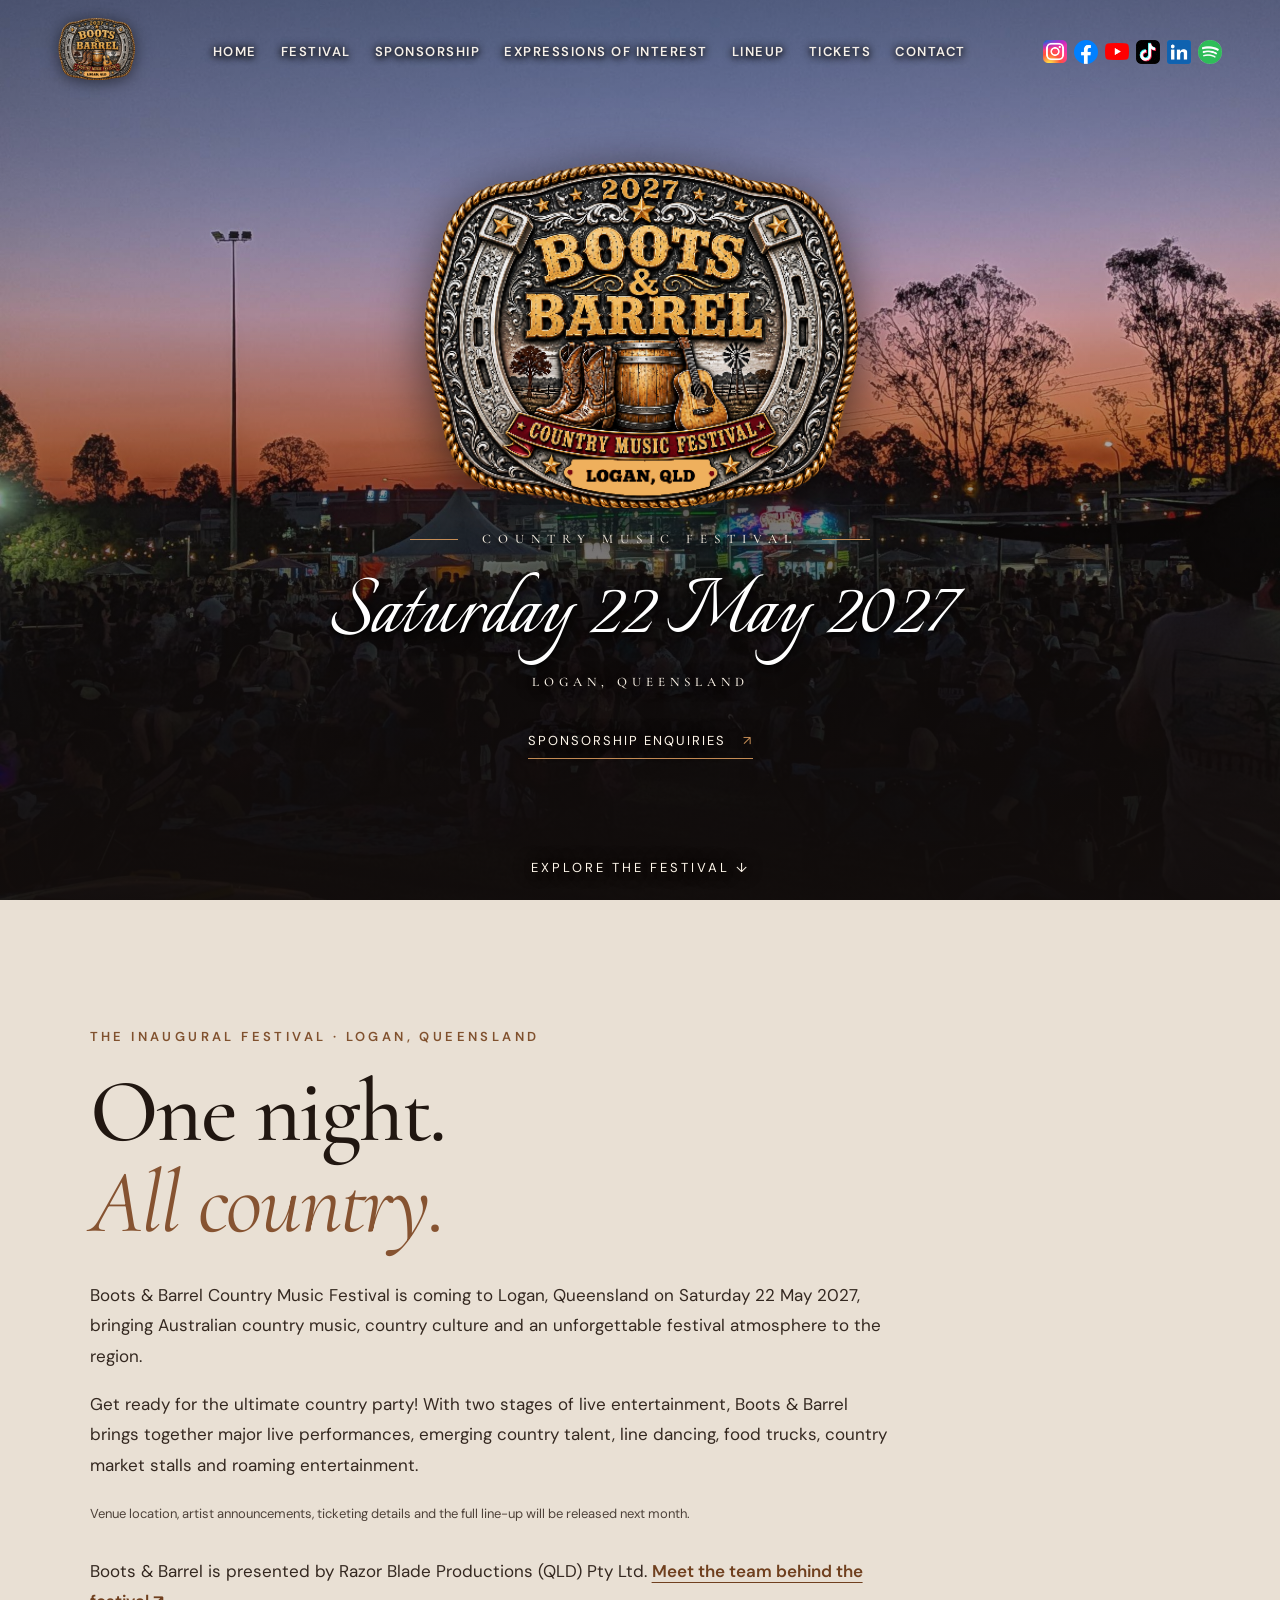
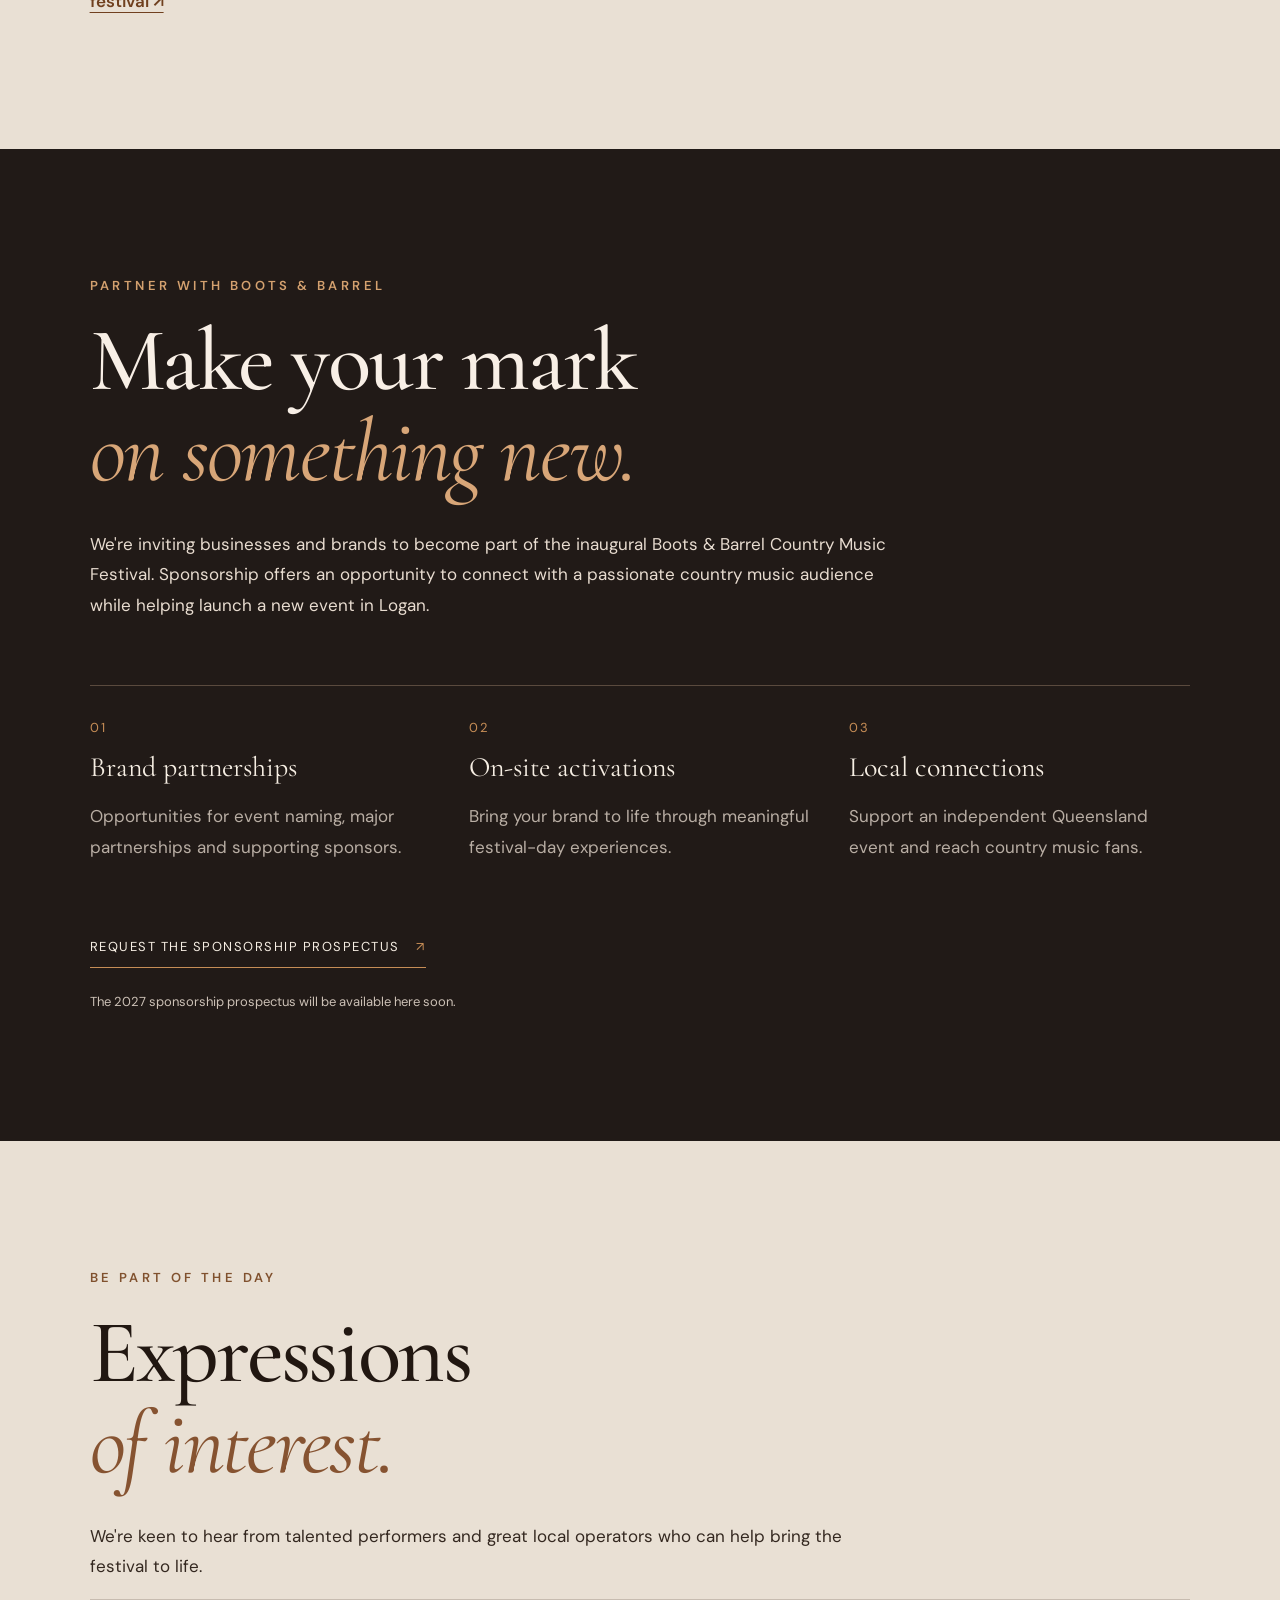
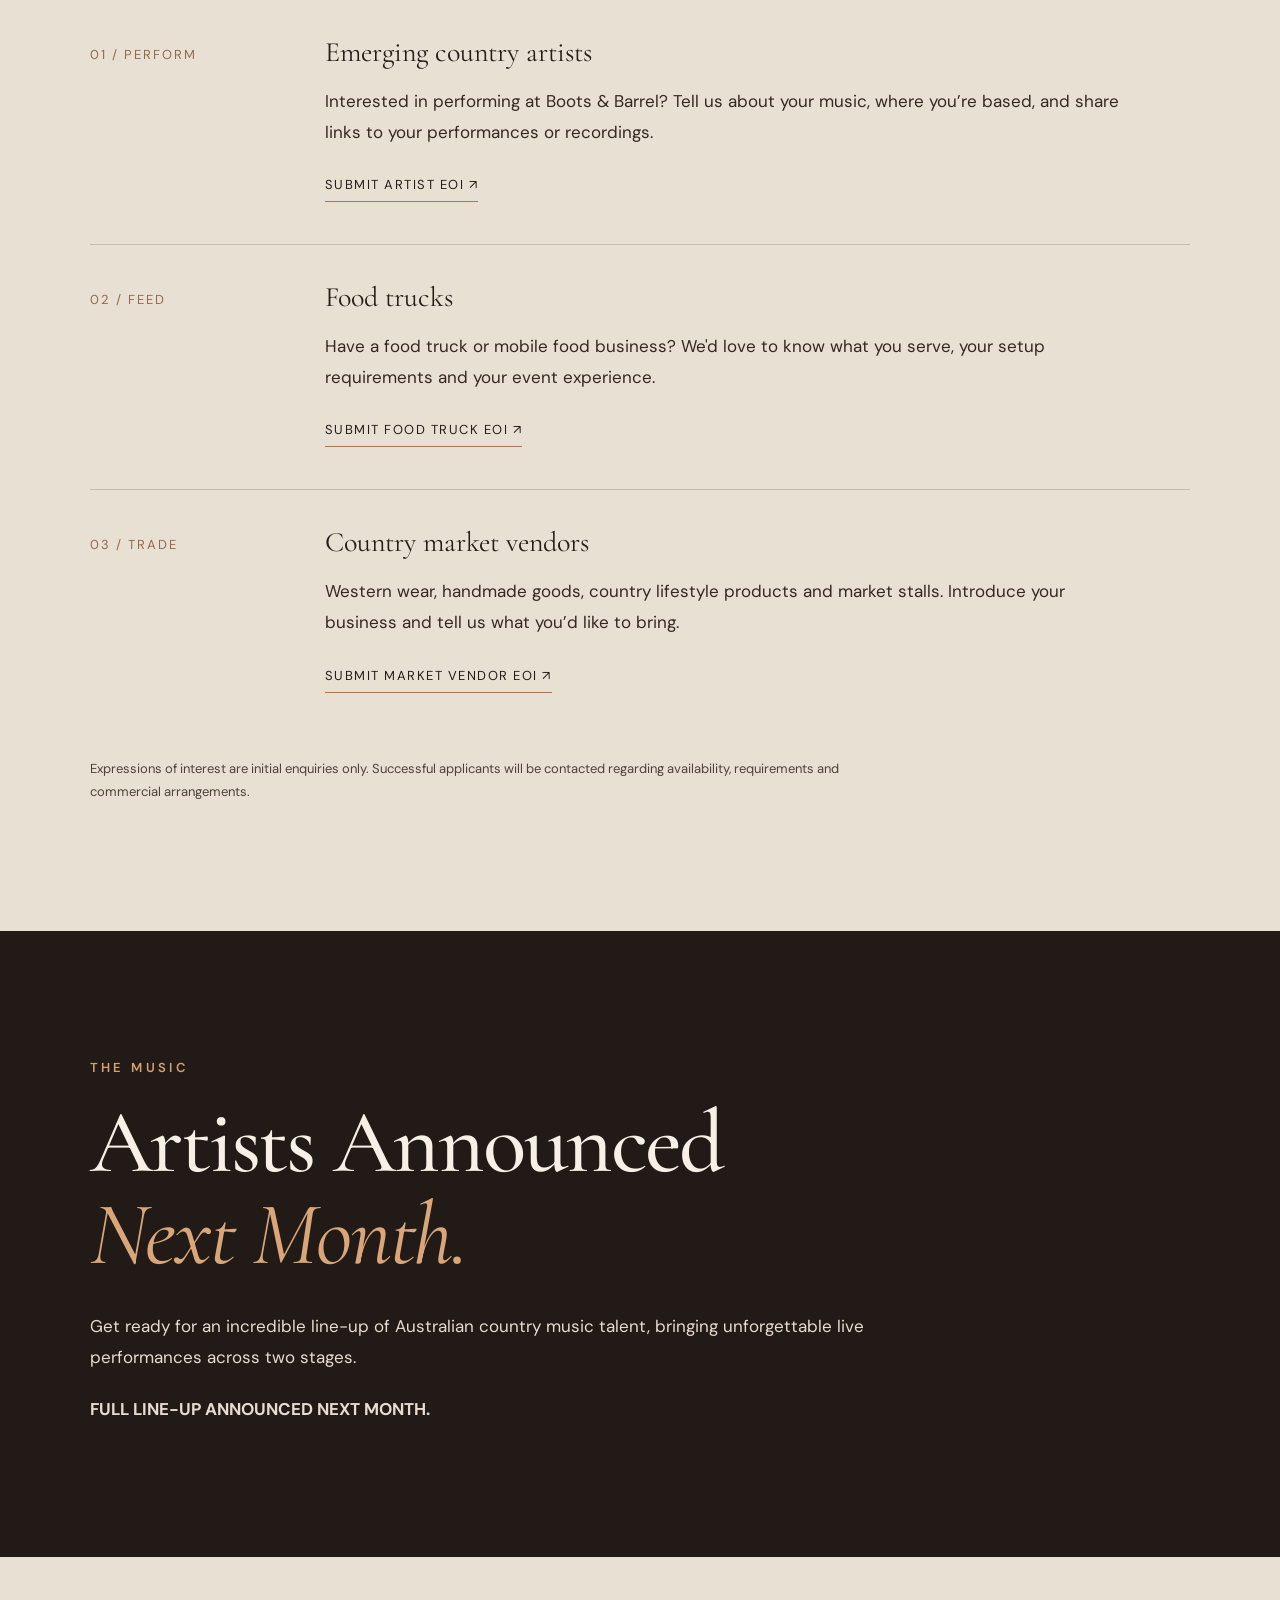
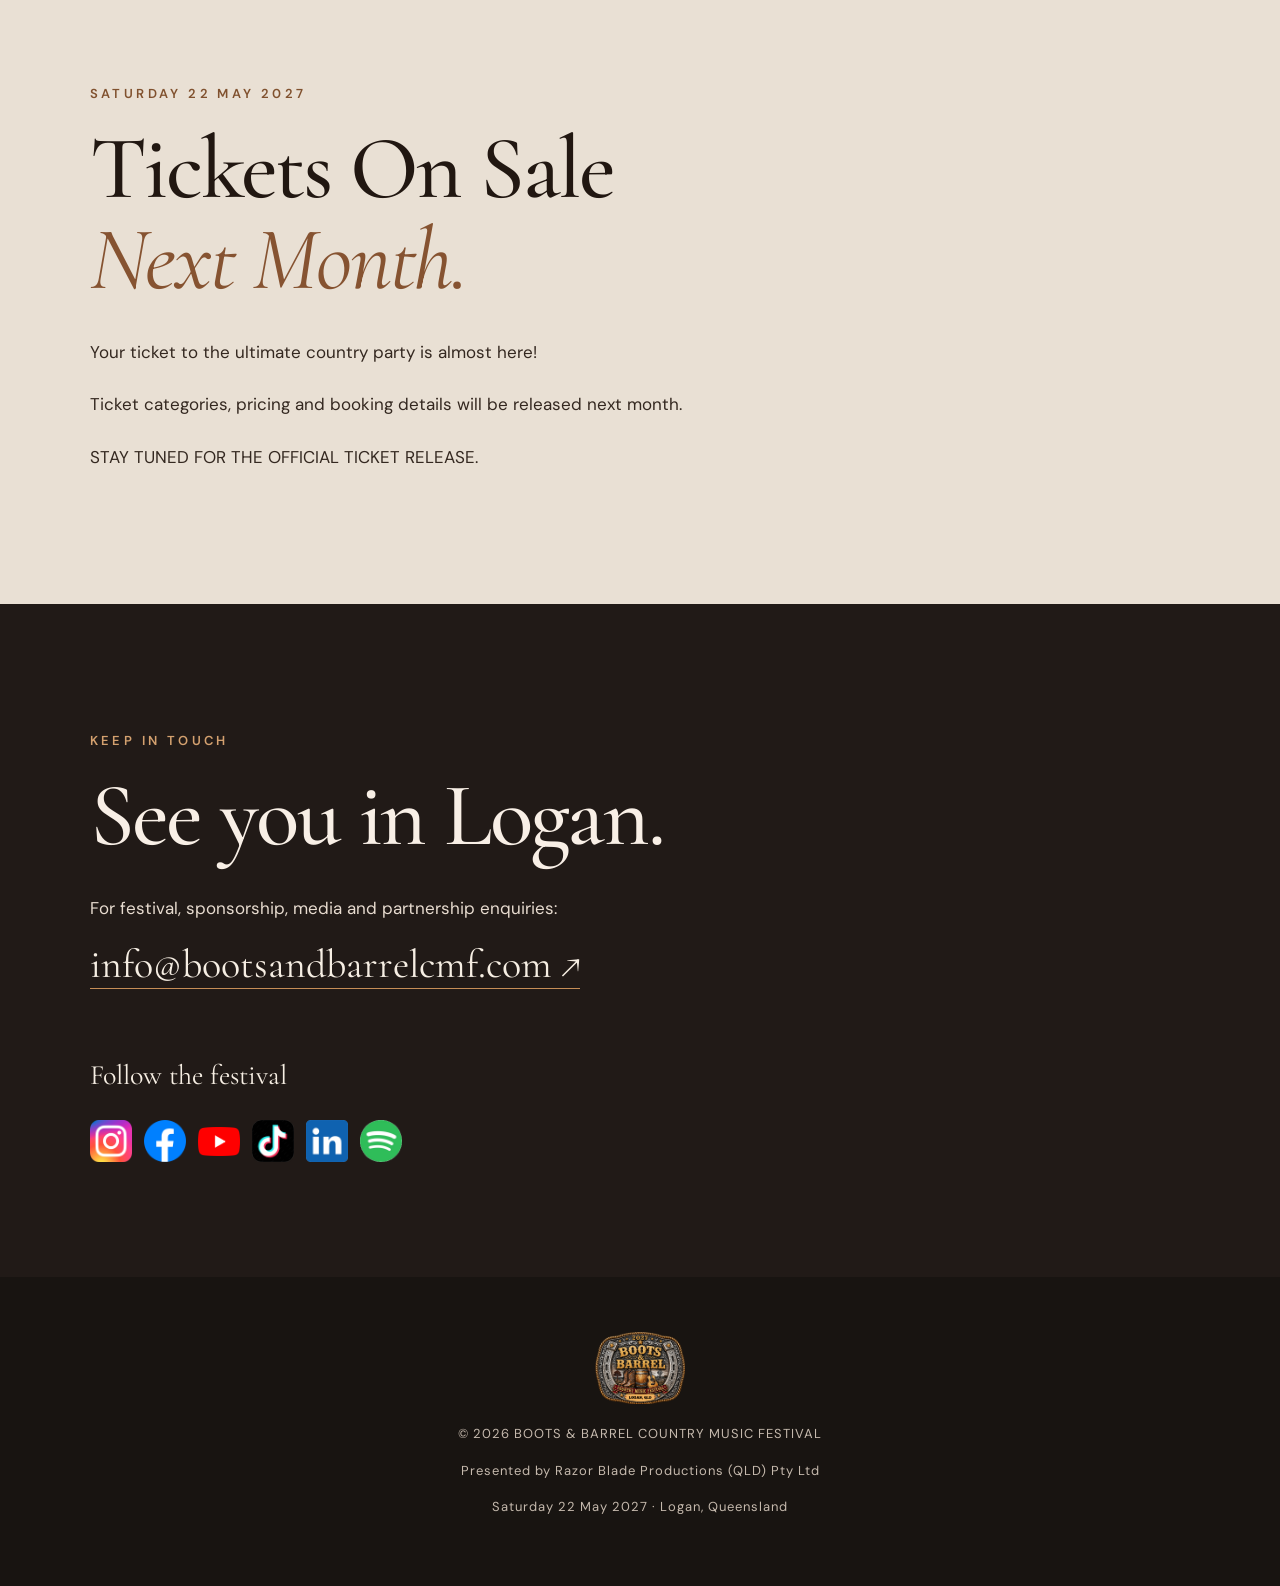
==== commit aaed189f: "Add files via upload" ====
--- a/index.html
+++ b/index.html
@@ -1,3 +1,3 @@
 <!DOCTYPE html>
 
-<html lang="en-AU"><head><meta charset="utf-8"/><meta content="width=device-width, initial-scale=1" name="viewport"/><meta content="#15110f" name="theme-color"/><meta content="Boots &amp; Barrel Country Music Festival — Saturday 22 May 2027, Logan, Queensland. Sponsorship and expressions of interest now welcome." name="description"/><title>Boots &amp; Barrel Country Music Festival | 22 May 2027</title><link href="assets/festival-buckle.png" rel="icon"/><link href="https://fonts.googleapis.com" rel="preconnect"/><link crossorigin="" href="https://fonts.gstatic.com" rel="preconnect"/><link href="https://fonts.googleapis.com/css2?family=Cormorant+Garamond:wght@400;500;600&amp;family=DM+Sans:wght@400;500;600&amp;family=Italianno&amp;display=swap" rel="stylesheet"/><link href="style.css" rel="stylesheet"/></head><body><header class="site-header"><a aria-label="Boots and Barrel home" class="brand" href="#home"><img alt="Boots &amp; Barrel official buckle" src="assets/festival-buckle.png"/></a><button aria-controls="nav" aria-expanded="false" aria-label="Open menu" class="menu-toggle" type="button">☰</button><nav aria-label="Main navigation" id="nav"><a href="#home">Home</a><a href="#festival">Festival</a><a href="#sponsorship">Sponsorship</a><a href="#eoi">Expressions of Interest</a><a href="#lineup">Lineup</a><a href="#tickets">Tickets</a><a href="#contact">Contact</a></nav><div aria-label="Festival social media" class="header-social"><a aria-label="Instagram" href="https://www.instagram.com/bootsandbarrelcmf/" rel="noopener noreferrer" target="_blank" title="Instagram"><img alt="" loading="lazy" src="assets/social-instagram.png"/><span class="sr-only">Instagram</span></a><a aria-label="Facebook" href="https://www.facebook.com/profile.php?id=61596065738925" rel="noopener noreferrer" target="_blank" title="Facebook"><img alt="" loading="lazy" src="assets/social-facebook.png"/><span class="sr-only">Facebook</span></a><a aria-label="YouTube" href="https://www.youtube.com/@bootsandbarrelcmf" rel="noopener noreferrer" target="_blank" title="YouTube"><img alt="" loading="lazy" src="assets/social-youtube.png"/><span class="sr-only">YouTube</span></a><a aria-label="TikTok" href="https://www.tiktok.com/@bootsandbarrelcmf" rel="noopener noreferrer" target="_blank" title="TikTok"><img alt="" loading="lazy" src="assets/social-tiktok.png"/><span class="sr-only">TikTok</span></a><a aria-label="LinkedIn · Razor Blade Productions (QLD)" href="https://www.linkedin.com/company/razor-blade-productions-qld/" rel="noopener noreferrer" target="_blank" title="LinkedIn · Razor Blade Productions (QLD)"><img alt="" loading="lazy" src="assets/social-linkedin.png"/><span class="sr-only">LinkedIn · Razor Blade Productions (QLD)</span></a><a aria-label="Spotify" href="https://open.spotify.com/user/31mk7hq2fstuo4yikmphltuzv3te" rel="noopener noreferrer" target="_blank" title="Spotify"><img alt="" loading="lazy" src="assets/social-spotify.png"/><span class="sr-only">Spotify</span></a></div></header><main><section class="hero" id="home"><div class="hero-inner"><img alt="2027 Boots &amp; Barrel Country Music Festival official buckle" class="hero-buckle" src="assets/festival-buckle.png"/><div class="hero-rule"><span>COUNTRY MUSIC FESTIVAL</span></div><h1>Saturday 22 May 2027</h1><p class="location">LOGAN, QUEENSLAND</p><a class="hero-link" href="#sponsorship">SPONSORSHIP ENQUIRIES <span>↗</span></a></div><a class="scroll-cue" href="#festival">EXPLORE THE FESTIVAL ↓</a></section><section class="section light intro" id="festival"><div class="section-content"><p class="eyebrow">THE INAUGURAL FESTIVAL · LOGAN, QUEENSLAND</p><h2>One night.<br/><em>All country.</em></h2><p class="lead">Boots &amp; Barrel Country Music Festival is coming to Logan, Queensland on Saturday 22 May 2027, bringing Australian country music, country culture and an unforgettable festival atmosphere to the region.</p><p>We're building a full festival experience with live performances, emerging talent, food trucks, country market stalls and entertainment. We're targeting approximately 2,000 festivalgoers for our first year.</p><p class="fine">Artist announcements, ticketing details and the full program will be released as arrangements are confirmed.</p><p class="about-team">Boots &amp; Barrel is presented by Razor Blade Productions (QLD) Pty Ltd. <a href="https://razorbladeproductions.com.au" rel="noopener noreferrer" target="_blank">Meet the team behind the festival ↗</a></p></div></section><section class="section dark sponsor" id="sponsorship"><div class="section-content"><p class="eyebrow">PARTNER WITH BOOTS &amp; BARREL</p><h2>Make your mark<br/><em>on something new.</em></h2><p class="lead">We're inviting businesses and brands to become part of the inaugural Boots &amp; Barrel Country Music Festival. Sponsorship offers an opportunity to connect with a passionate country music audience while helping launch a new event in Logan.</p><div class="sponsor-detail"><div><span class="detail-no">01</span><h3>Brand partnerships</h3><p>Opportunities for event naming, major partnerships and supporting sponsors.</p></div><div><span class="detail-no">02</span><h3>On-site activations</h3><p>Bring your brand to life through meaningful festival-day experiences.</p></div><div><span class="detail-no">03</span><h3>Local connections</h3><p>Support an independent Queensland event and reach country music fans.</p></div></div><div class="cta-line"><a class="text-cta" href="mailto:info@bootsandbarrelcmf.com?subject=Boots%20%26%20Barrel%202027%20-%20Sponsorship%20Prospectus%20Request">REQUEST THE SPONSORSHIP PROSPECTUS <span>↗</span></a><p class="fine">The 2027 sponsorship prospectus will be available here when released. Packages and inclusions are subject to the final prospectus.</p></div></div></section><section class="section light opportunities" id="eoi"><div class="section-content"><p class="eyebrow">BE PART OF THE DAY</p><h2>Expressions<br/><em>of interest.</em></h2><p class="lead">We're keen to hear from talented performers and great local operators who can help bring the festival to life.</p><div class="opportunity"><span class="opportunity-num">01 / PERFORM</span><div><h3>Emerging country artists</h3><p>Interested in performing as an emerging country artist on festival day? Tell us about your music, where you’re based, and share links to your performances or recordings. Expressions of interest do not guarantee a booking. Performance locations and programming will be announced once confirmed.</p><a href="mailto:info@bootsandbarrelcmf.com?subject=EOI%20-%20Emerging%20Country%20Artist&amp;body=Artist%20or%20band%20name%3A%0ALocation%3A%0AContact%20details%3A%0AMusic%20or%20performance%20links%3A%0AShort%20bio%3A">SUBMIT ARTIST EOI ↗</a></div></div><div class="opportunity"><span class="opportunity-num">02 / FEED</span><div><h3>Food trucks</h3><p>Have a food truck or mobile food business? We'd love to know what you serve, your setup requirements and your event experience.</p><a href="mailto:info@bootsandbarrelcmf.com?subject=EOI%20-%20Food%20Truck%20-%20Boots%20%26%20Barrel%202027&amp;body=Business%20name%3A%0AContact%20details%3A%0ACuisine%20and%20menu%3A%0ASetup%20dimensions%20and%20power%20needs%3A%0ASocial%20or%20website%3A">SUBMIT FOOD TRUCK EOI ↗</a></div></div><div class="opportunity"><span class="opportunity-num">03 / TRADE</span><div><h3>Country market vendors</h3><p>Western wear, handmade goods, country lifestyle products and market stalls: introduce your business and tell us what you'd like to bring.</p><a href="mailto:info@bootsandbarrelcmf.com?subject=EOI%20-%20Country%20Market%20Vendor%20-%20Boots%20%26%20Barrel%202027&amp;body=Business%20name%3A%0AContact%20details%3A%0AProducts%3A%0AStall%20size%20and%20power%20needs%3A%0ASocial%20or%20website%3A">SUBMIT MARKET VENDOR EOI ↗</a></div></div><p class="fine">EOIs are initial enquiries only. Successful applicants will be contacted about availability, requirements and commercial arrangements.</p></div></section><section class="section dark compact" id="lineup"><div class="section-content"><p class="eyebrow">THE MUSIC</p><h2>Lineup<br/><em>coming soon.</em></h2><p class="lead">We're working on a fantastic day of Australian country music. Artist announcements will be made when agreements are finalised.</p></div></section><section class="section light compact" id="tickets"><div class="section-content"><p class="eyebrow">SATURDAY 22 MAY 2027</p><h2>Get ready for country.</h2><p class="lead">Tickets are not on sale yet. Follow our festival socials for the official on-sale announcement.</p></div></section><section class="section dark contact" id="contact"><div class="section-content"><p class="eyebrow">KEEP IN TOUCH</p><h2>See you in Logan.</h2><p class="lead">For festival, sponsorship, media and partnership enquiries:</p><a class="contact-email" href="mailto:info@bootsandbarrelcmf.com">info@bootsandbarrelcmf.com ↗</a><h3>Follow the festival</h3><div aria-label="Festival social media" class="social-grid"><a aria-label="Instagram" href="https://www.instagram.com/bootsandbarrelcmf/" rel="noopener noreferrer" target="_blank" title="Instagram"><img alt="" loading="lazy" src="assets/social-instagram.png"/><span class="sr-only">Instagram</span></a><a aria-label="Facebook" href="https://www.facebook.com/profile.php?id=61596065738925" rel="noopener noreferrer" target="_blank" title="Facebook"><img alt="" loading="lazy" src="assets/social-facebook.png"/><span class="sr-only">Facebook</span></a><a aria-label="YouTube" href="https://www.youtube.com/@bootsandbarrelcmf" rel="noopener noreferrer" target="_blank" title="YouTube"><img alt="" loading="lazy" src="assets/social-youtube.png"/><span class="sr-only">YouTube</span></a><a aria-label="TikTok" href="https://www.tiktok.com/@bootsandbarrelcmf" rel="noopener noreferrer" target="_blank" title="TikTok"><img alt="" loading="lazy" src="assets/social-tiktok.png"/><span class="sr-only">TikTok</span></a><a aria-label="LinkedIn · Razor Blade Productions (QLD)" href="https://www.linkedin.com/company/razor-blade-productions-qld/" rel="noopener noreferrer" target="_blank" title="LinkedIn · Razor Blade Productions (QLD)"><img alt="" loading="lazy" src="assets/social-linkedin.png"/><span class="sr-only">LinkedIn · Razor Blade Productions (QLD)</span></a><a aria-label="Spotify" href="https://open.spotify.com/user/31mk7hq2fstuo4yikmphltuzv3te" rel="noopener noreferrer" target="_blank" title="Spotify"><img alt="" loading="lazy" src="assets/social-spotify.png"/><span class="sr-only">Spotify</span></a></div></div></section></main><footer><img alt="Boots &amp; Barrel buckle" src="assets/festival-buckle.png"/><p>© 2026 BOOTS &amp; BARREL COUNTRY MUSIC FESTIVAL</p><p>Presented by Razor Blade Productions (QLD) Pty Ltd</p><p>Saturday 22 May 2027 · Logan, Queensland</p></footer><script src="script.js"></script></body></html>
+<html lang="en-AU"><head><meta charset="utf-8"/><meta content="width=device-width, initial-scale=1" name="viewport"/><meta content="#15110f" name="theme-color"/><meta content="Boots &amp; Barrel Country Music Festival — Saturday 22 May 2027, Logan, Queensland. Sponsorship and expressions of interest now welcome." name="description"/><title>Boots &amp; Barrel Country Music Festival | 22 May 2027</title><link href="assets/festival-buckle.png" rel="icon"/><link href="https://fonts.googleapis.com" rel="preconnect"/><link crossorigin="" href="https://fonts.gstatic.com" rel="preconnect"/><link href="https://fonts.googleapis.com/css2?family=Cormorant+Garamond:wght@400;500;600&amp;family=DM+Sans:wght@400;500;600&amp;family=Italianno&amp;display=swap" rel="stylesheet"/><link href="style.css" rel="stylesheet"/></head><body><header class="site-header"><a aria-label="Boots and Barrel home" class="brand" href="#home"><img alt="Boots &amp; Barrel official buckle" src="assets/festival-buckle.png"/></a><button aria-controls="nav" aria-expanded="false" aria-label="Open menu" class="menu-toggle" type="button">☰</button><nav aria-label="Main navigation" id="nav"><a href="#home">Home</a><a href="#festival">Festival</a><a href="#sponsorship">Sponsorship</a><a href="#eoi">Expressions of Interest</a><a href="#lineup">Lineup</a><a href="#tickets">Tickets</a><a href="#contact">Contact</a></nav><div aria-label="Festival social media" class="header-social"><a aria-label="Instagram" href="https://www.instagram.com/bootsandbarrelcmf/" rel="noopener noreferrer" target="_blank" title="Instagram"><img alt="" loading="lazy" src="assets/social-instagram.png"/><span class="sr-only">Instagram</span></a><a aria-label="Facebook" href="https://www.facebook.com/profile.php?id=61596065738925" rel="noopener noreferrer" target="_blank" title="Facebook"><img alt="" loading="lazy" src="assets/social-facebook.png"/><span class="sr-only">Facebook</span></a><a aria-label="YouTube" href="https://www.youtube.com/@bootsandbarrelcmf" rel="noopener noreferrer" target="_blank" title="YouTube"><img alt="" loading="lazy" src="assets/social-youtube.png"/><span class="sr-only">YouTube</span></a><a aria-label="TikTok" href="https://www.tiktok.com/@bootsandbarrelcmf" rel="noopener noreferrer" target="_blank" title="TikTok"><img alt="" loading="lazy" src="assets/social-tiktok.png"/><span class="sr-only">TikTok</span></a><a aria-label="LinkedIn · Razor Blade Productions (QLD)" href="https://www.linkedin.com/company/razor-blade-productions-qld/" rel="noopener noreferrer" target="_blank" title="LinkedIn · Razor Blade Productions (QLD)"><img alt="" loading="lazy" src="assets/social-linkedin.png"/><span class="sr-only">LinkedIn · Razor Blade Productions (QLD)</span></a><a aria-label="Spotify" href="https://open.spotify.com/user/31mk7hq2fstuo4yikmphltuzv3te" rel="noopener noreferrer" target="_blank" title="Spotify"><img alt="" loading="lazy" src="assets/social-spotify.png"/><span class="sr-only">Spotify</span></a></div></header><main><section class="hero" id="home"><div class="hero-inner"><img alt="2027 Boots &amp; Barrel Country Music Festival official buckle" class="hero-buckle" src="assets/festival-buckle.png"/><div class="hero-rule"><span>COUNTRY MUSIC FESTIVAL</span></div><h1>Saturday 22 May 2027</h1><p class="location">LOGAN, QUEENSLAND</p><a class="hero-link" href="#sponsorship">SPONSORSHIP ENQUIRIES <span>↗</span></a></div><a class="scroll-cue" href="#festival">EXPLORE THE FESTIVAL ↓</a></section><section class="section light intro" id="festival"><div class="section-content"><p class="eyebrow">THE INAUGURAL FESTIVAL · LOGAN, QUEENSLAND</p><h2>One night.<br/><em>All country.</em></h2><p class="lead">Boots &amp; Barrel Country Music Festival is coming to Logan, Queensland on Saturday 22 May 2027, bringing Australian country music, country culture and an unforgettable festival atmosphere to the region.</p><p>Get ready for the ultimate country party! With two stages of live entertainment, Boots &amp; Barrel brings together major live performances, emerging country talent, line dancing, food trucks, country market stalls and roaming entertainment.</p><p class="fine">Venue location, artist announcements, ticketing details and the full line-up will be released next month.</p><p class="about-team">Boots &amp; Barrel is presented by Razor Blade Productions (QLD) Pty Ltd. <a href="https://razorbladeproductions.com.au" rel="noopener noreferrer" target="_blank">Meet the team behind the festival ↗</a></p></div></section><section class="section dark sponsor" id="sponsorship"><div class="section-content"><p class="eyebrow">PARTNER WITH BOOTS &amp; BARREL</p><h2>Make your mark<br/><em>on something new.</em></h2><p class="lead">We're inviting businesses and brands to become part of the inaugural Boots &amp; Barrel Country Music Festival. Sponsorship offers an opportunity to connect with a passionate country music audience while helping launch a new event in Logan.</p><div class="sponsor-detail"><div><span class="detail-no">01</span><h3>Brand partnerships</h3><p>Opportunities for event naming, major partnerships and supporting sponsors.</p></div><div><span class="detail-no">02</span><h3>On-site activations</h3><p>Bring your brand to life through meaningful festival-day experiences.</p></div><div><span class="detail-no">03</span><h3>Local connections</h3><p>Support an independent Queensland event and reach country music fans.</p></div></div><div class="cta-line"><a class="text-cta" href="mailto:info@bootsandbarrelcmf.com?subject=Boots%20%26%20Barrel%202027%20-%20Sponsorship%20Prospectus%20Request">REQUEST THE SPONSORSHIP PROSPECTUS <span>↗</span></a><p class="fine">The 2027 sponsorship prospectus will be available here soon.</p></div></div></section><section class="section light opportunities" id="eoi"><div class="section-content"><p class="eyebrow">BE PART OF THE DAY</p><h2>Expressions<br/><em>of interest.</em></h2><p class="lead">We're keen to hear from talented performers and great local operators who can help bring the festival to life.</p><div class="opportunity"><span class="opportunity-num">01 / PERFORM</span><div><h3>Emerging country artists</h3><p>Interested in performing at Boots &amp; Barrel? Tell us about your music, where you’re based, and share links to your performances or recordings.</p><a href="mailto:info@bootsandbarrelcmf.com?subject=EOI%20-%20Emerging%20Country%20Artist&amp;body=Artist%20or%20band%20name%3A%0ALocation%3A%0AContact%20details%3A%0AMusic%20or%20performance%20links%3A%0AShort%20bio%3A">SUBMIT ARTIST EOI ↗</a></div></div><div class="opportunity"><span class="opportunity-num">02 / FEED</span><div><h3>Food trucks</h3><p>Have a food truck or mobile food business? We'd love to know what you serve, your setup requirements and your event experience.</p><a href="mailto:info@bootsandbarrelcmf.com?subject=EOI%20-%20Food%20Truck%20-%20Boots%20%26%20Barrel%202027&amp;body=Business%20name%3A%0AContact%20details%3A%0ACuisine%20and%20menu%3A%0ASetup%20dimensions%20and%20power%20needs%3A%0ASocial%20or%20website%3A">SUBMIT FOOD TRUCK EOI ↗</a></div></div><div class="opportunity"><span class="opportunity-num">03 / TRADE</span><div><h3>Country market vendors</h3><p>Western wear, handmade goods, country lifestyle products and market stalls. Introduce your business and tell us what you’d like to bring.</p><a href="mailto:info@bootsandbarrelcmf.com?subject=EOI%20-%20Country%20Market%20Vendor%20-%20Boots%20%26%20Barrel%202027&amp;body=Business%20name%3A%0AContact%20details%3A%0AProducts%3A%0AStall%20size%20and%20power%20needs%3A%0ASocial%20or%20website%3A">SUBMIT MARKET VENDOR EOI ↗</a></div></div><p class="fine">Expressions of interest are initial enquiries only. Successful applicants will be contacted regarding availability, requirements and commercial arrangements.</p></div></section><section class="section dark compact" id="lineup"><div class="section-content"><p class="eyebrow">THE MUSIC</p><h2>Artists Announced<br/><em>Next Month.</em></h2><p class="lead">Get ready for an incredible line-up of Australian country music talent, bringing unforgettable live performances across two stages.</p><p class="lineup-announcement"><strong>FULL LINE-UP ANNOUNCED NEXT MONTH.</strong></p></div></section><section class="section light compact" id="tickets"><div class="section-content"><p class="eyebrow">SATURDAY 22 MAY 2027</p><h2>Tickets On Sale<br/><em>Next Month.</em></h2><p class="lead">Your ticket to the ultimate country party is almost here!</p><p class="ticket-detail">Ticket categories, pricing and booking details will be released next month.</p><p class="ticket-detail">STAY TUNED FOR THE OFFICIAL TICKET RELEASE.</p></div></section><section class="section dark contact" id="contact"><div class="section-content"><p class="eyebrow">KEEP IN TOUCH</p><h2>See you in Logan.</h2><p class="lead">For festival, sponsorship, media and partnership enquiries:</p><a class="contact-email" href="mailto:info@bootsandbarrelcmf.com">info@bootsandbarrelcmf.com ↗</a><h3>Follow the festival</h3><div aria-label="Festival social media" class="social-grid"><a aria-label="Instagram" href="https://www.instagram.com/bootsandbarrelcmf/" rel="noopener noreferrer" target="_blank" title="Instagram"><img alt="" loading="lazy" src="assets/social-instagram.png"/><span class="sr-only">Instagram</span></a><a aria-label="Facebook" href="https://www.facebook.com/profile.php?id=61596065738925" rel="noopener noreferrer" target="_blank" title="Facebook"><img alt="" loading="lazy" src="assets/social-facebook.png"/><span class="sr-only">Facebook</span></a><a aria-label="YouTube" href="https://www.youtube.com/@bootsandbarrelcmf" rel="noopener noreferrer" target="_blank" title="YouTube"><img alt="" loading="lazy" src="assets/social-youtube.png"/><span class="sr-only">YouTube</span></a><a aria-label="TikTok" href="https://www.tiktok.com/@bootsandbarrelcmf" rel="noopener noreferrer" target="_blank" title="TikTok"><img alt="" loading="lazy" src="assets/social-tiktok.png"/><span class="sr-only">TikTok</span></a><a aria-label="LinkedIn · Razor Blade Productions (QLD)" href="https://www.linkedin.com/company/razor-blade-productions-qld/" rel="noopener noreferrer" target="_blank" title="LinkedIn · Razor Blade Productions (QLD)"><img alt="" loading="lazy" src="assets/social-linkedin.png"/><span class="sr-only">LinkedIn · Razor Blade Productions (QLD)</span></a><a aria-label="Spotify" href="https://open.spotify.com/user/31mk7hq2fstuo4yikmphltuzv3te" rel="noopener noreferrer" target="_blank" title="Spotify"><img alt="" loading="lazy" src="assets/social-spotify.png"/><span class="sr-only">Spotify</span></a></div></div></section></main><footer><img alt="Boots &amp; Barrel buckle" src="assets/festival-buckle.png"/><p>© 2026 BOOTS &amp; BARREL COUNTRY MUSIC FESTIVAL</p><p>Presented by Razor Blade Productions (QLD) Pty Ltd</p><p>Saturday 22 May 2027 · Logan, Queensland</p></footer><script src="script.js"></script></body></html>
--- a/style.css
+++ b/style.css
@@ -41,3 +41,23 @@
 /* Restore the original elegant, thin sunset cursive — white only. */
 .hero h1 {font-family:'Italianno',cursive!important;font-weight:400!important;font-size:clamp(55px,7.5vw,105px)!important;line-height:.95!important;letter-spacing:normal!important;color:#fff!important;-webkit-text-stroke:0!important;text-shadow:0 2px 5px rgba(0,0,0,.9),0 5px 18px rgba(0,0,0,.8)!important;margin:22px 0 14px!important;}
 @media(max-width:520px){.hero h1{font-size:clamp(55px,7.5vw,105px)!important;}}
+
+/* Final approved typography: four consistent levels, with the original date artwork treatment preserved. */
+:root{--type-display:48px;--type-heading:28px;--type-body:17px;--type-note:13px}
+.section h2{font-size:var(--type-display);line-height:1.06}
+.section h3,.sponsor-detail h3,.opportunity h3,.contact h3{font-size:var(--type-heading)}
+.section p:not(.eyebrow):not(.fine),.section .lead,.sponsor-detail p,.opportunity p{font-size:var(--type-body)}
+.section .eyebrow,.section .fine,.detail-no,.opportunity-num,.hero-rule,.location,.hero-link,.scroll-cue,nav a,.text-cta,.opportunity a,footer p{font-size:var(--type-note)}
+.section .fine{font-size:var(--type-note)!important}
+.lineup-announcement,.ticket-detail{margin-top:22px}
+@media(max-width:800px){:root{--type-display:34px;--type-heading:24px;--type-body:16px;--type-note:13px}}
+/* Preserve the elegant original sunset cursive date, in white. */
+.hero h1{font-family:'Italianno',cursive!important;font-size:clamp(55px,7.5vw,105px)!important;font-weight:400!important;line-height:.95!important;letter-spacing:normal!important;color:#fff!important;-webkit-text-stroke:0!important;text-shadow:0 2px 5px rgba(0,0,0,.9),0 5px 18px rgba(0,0,0,.8)!important}
+
+/* Restore prominent, visible section headings without changing the approved copy. */
+:root{--type-display:clamp(58px,7vw,94px);--type-heading:28px;--type-body:17px;--type-note:13px}
+.section h2{display:block!important;visibility:visible!important;opacity:1!important;font-family:'Cormorant Garamond',Georgia,serif!important;font-size:var(--type-display)!important;font-weight:500!important;line-height:1.02!important;letter-spacing:-.025em!important;margin:21px 0 31px!important}
+.section.light h2{color:#211711!important}.section.dark h2{color:#f8efe6!important}
+.section.light h2 em{color:#865331!important}.section.dark h2 em{color:#d8a678!important}
+.section h3{font-size:var(--type-heading)!important;visibility:visible!important;opacity:1!important}
+@media(max-width:800px){:root{--type-display:clamp(42px,10vw,65px);--type-heading:24px;--type-body:16px;--type-note:13px}}
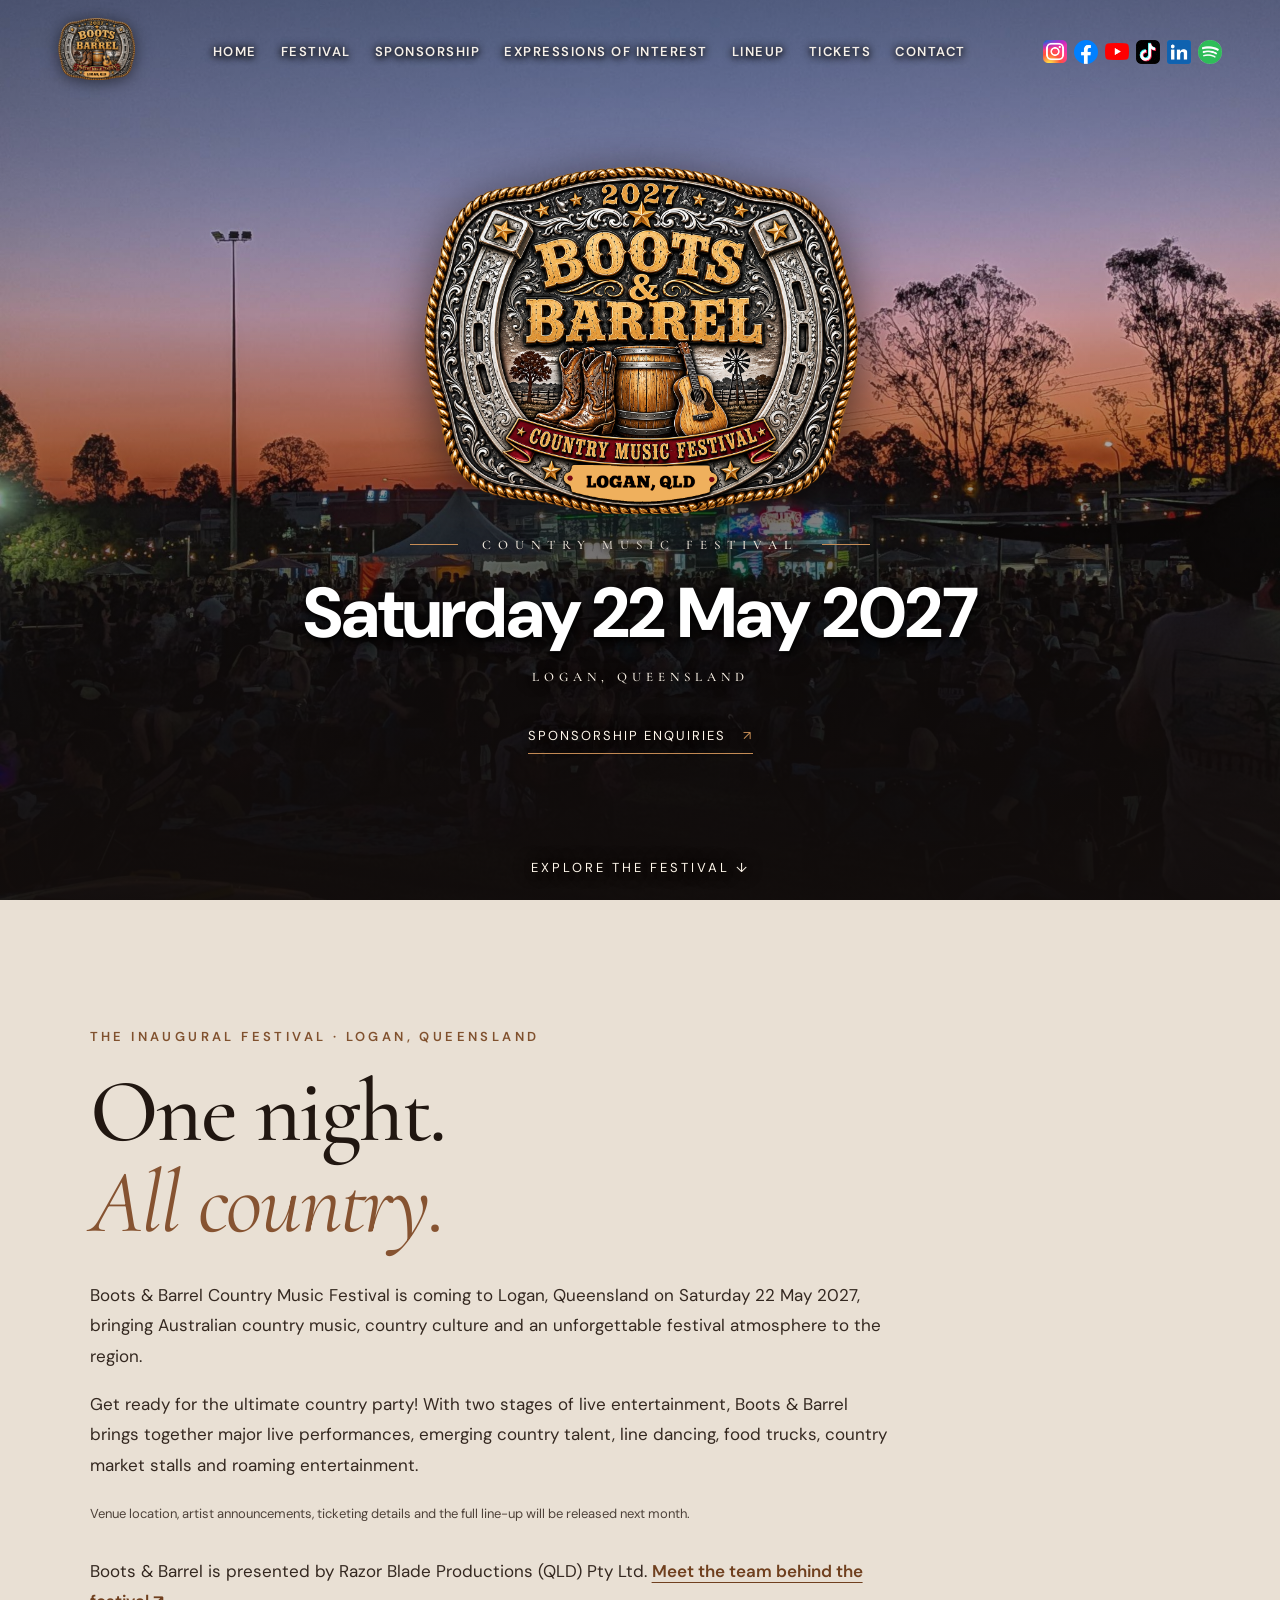
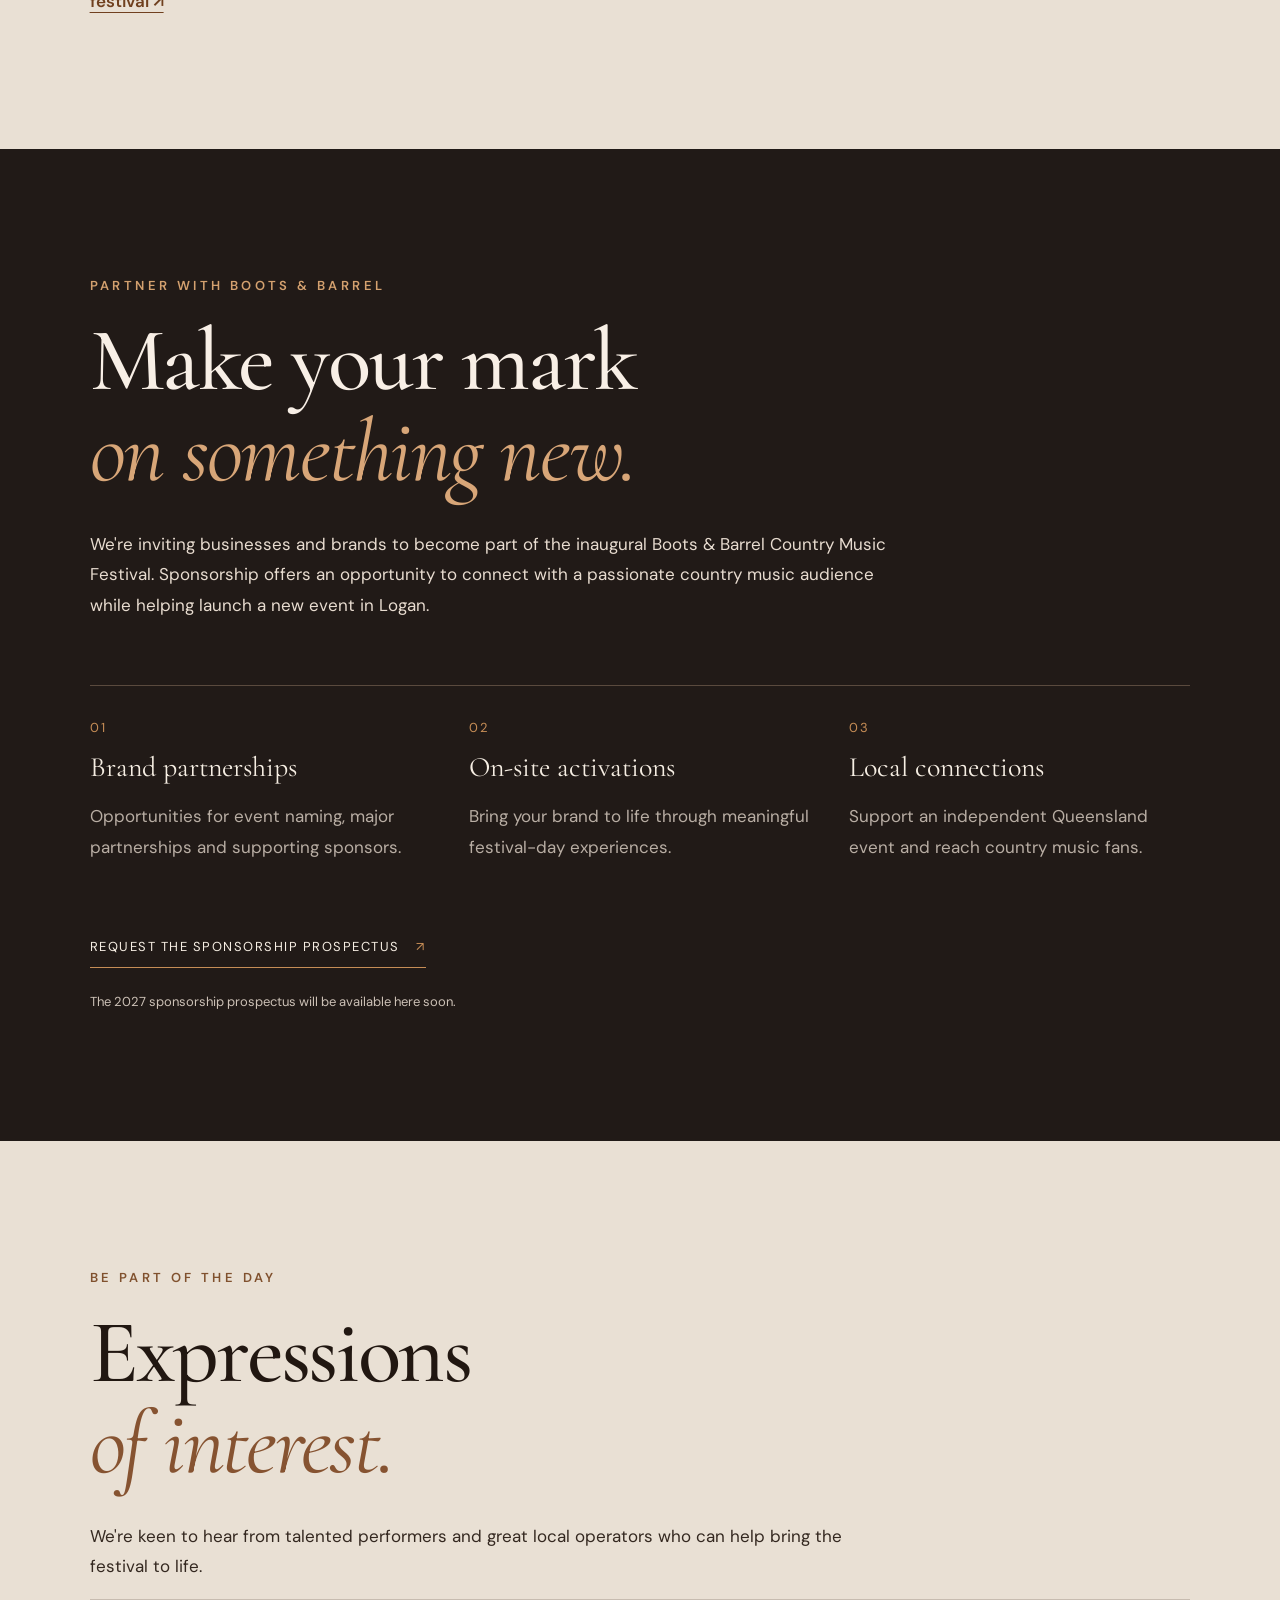
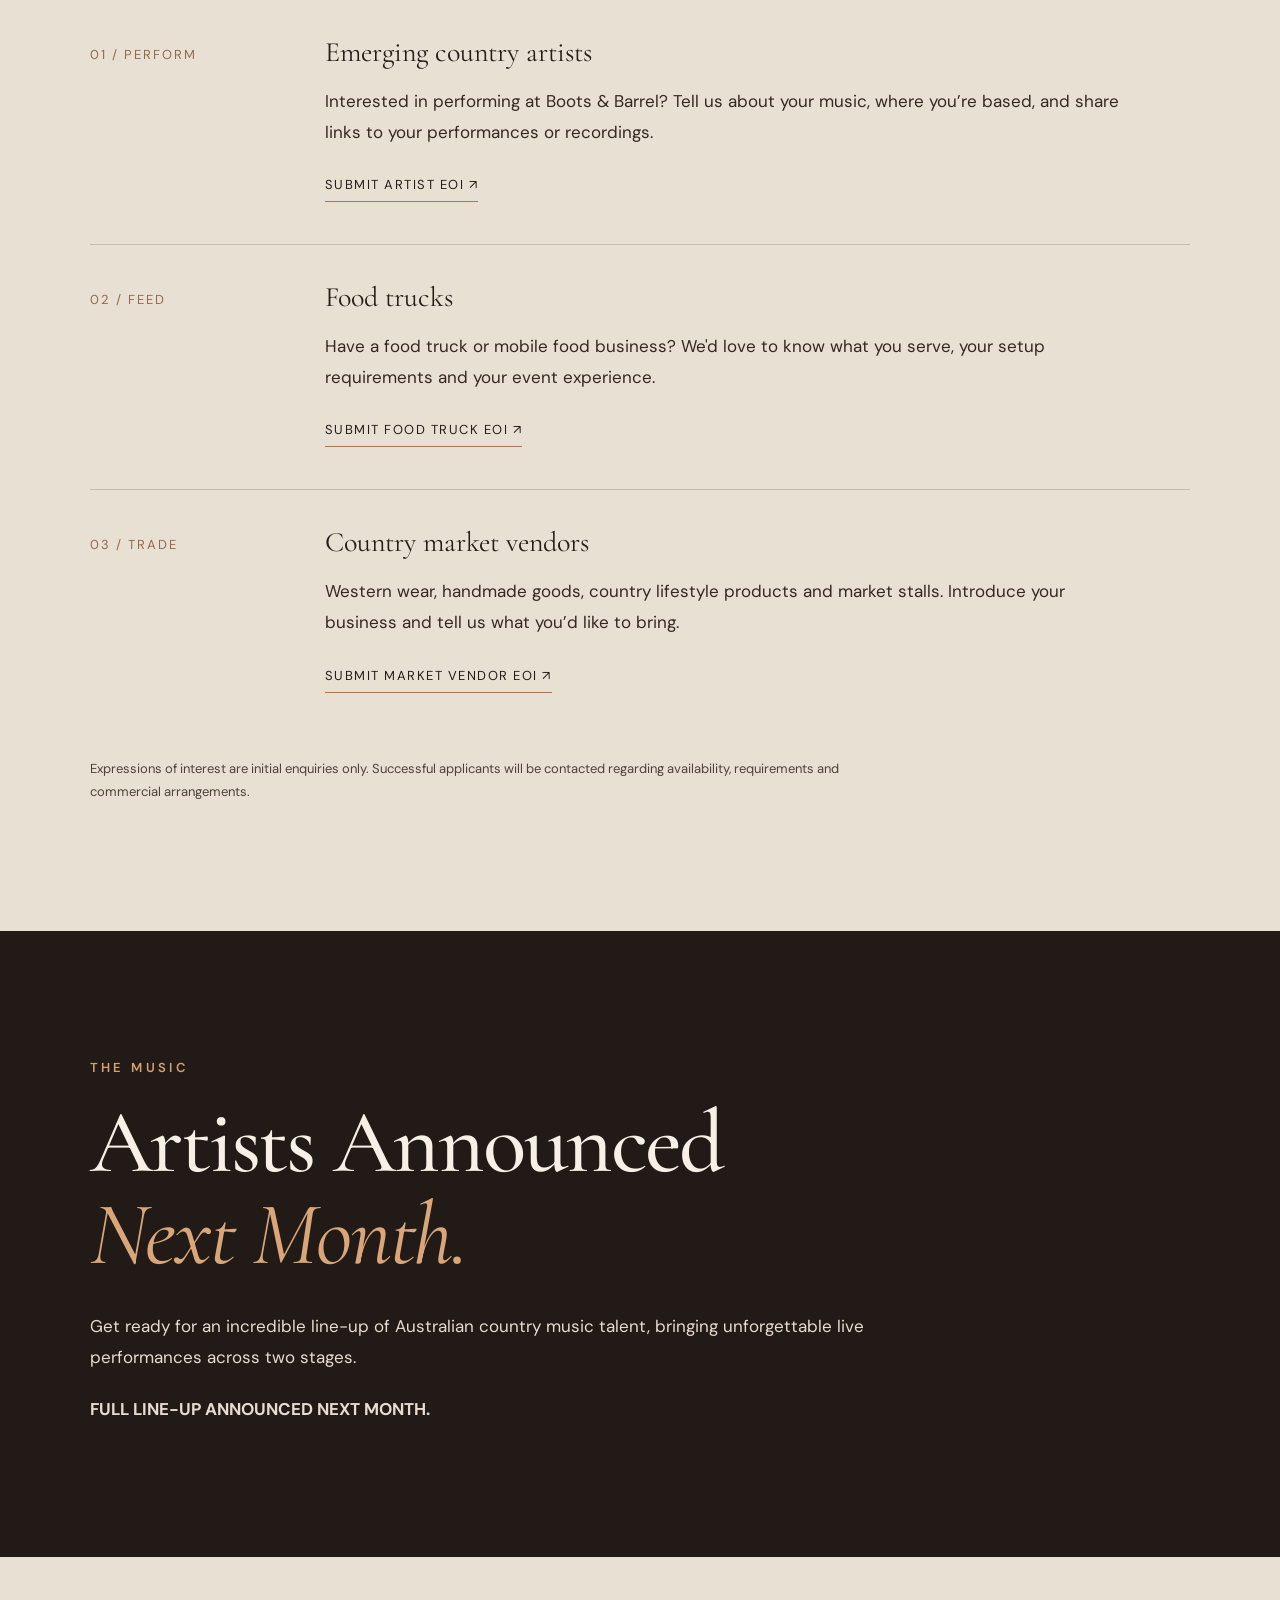
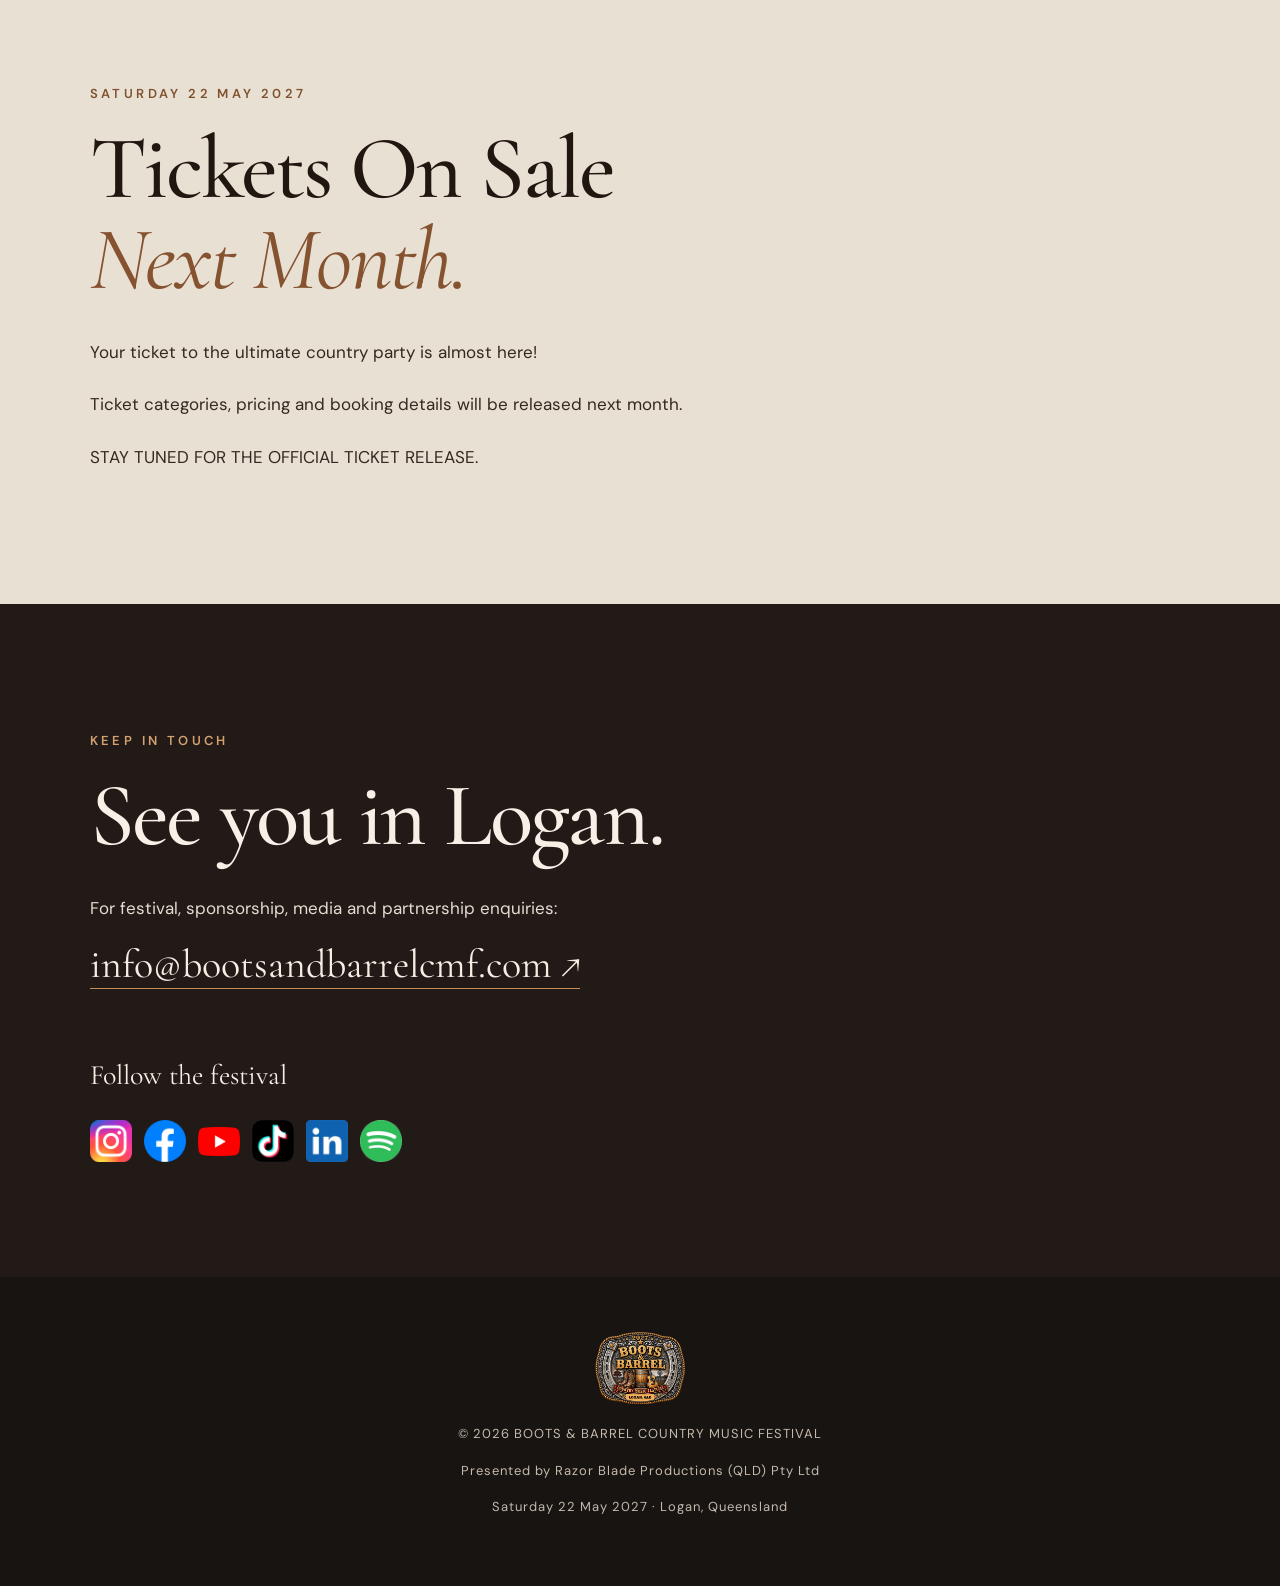
==== commit 3afdec21: "Update index.html" ====
--- a/index.html
+++ b/index.html
@@ -1,3 +1,3 @@
 <!DOCTYPE html>
 
-<html lang="en-AU"><head><meta charset="utf-8"/><meta content="width=device-width, initial-scale=1" name="viewport"/><meta content="#15110f" name="theme-color"/><meta content="Boots &amp; Barrel Country Music Festival — Saturday 22 May 2027, Logan, Queensland. Sponsorship and expressions of interest now welcome." name="description"/><title>Boots &amp; Barrel Country Music Festival | 22 May 2027</title><link href="assets/festival-buckle.png" rel="icon"/><link href="https://fonts.googleapis.com" rel="preconnect"/><link crossorigin="" href="https://fonts.gstatic.com" rel="preconnect"/><link href="https://fonts.googleapis.com/css2?family=Cormorant+Garamond:wght@400;500;600&amp;family=DM+Sans:wght@400;500;600&amp;family=Italianno&amp;display=swap" rel="stylesheet"/><link href="style.css" rel="stylesheet"/></head><body><header class="site-header"><a aria-label="Boots and Barrel home" class="brand" href="#home"><img alt="Boots &amp; Barrel official buckle" src="assets/festival-buckle.png"/></a><button aria-controls="nav" aria-expanded="false" aria-label="Open menu" class="menu-toggle" type="button">☰</button><nav aria-label="Main navigation" id="nav"><a href="#home">Home</a><a href="#festival">Festival</a><a href="#sponsorship">Sponsorship</a><a href="#eoi">Expressions of Interest</a><a href="#lineup">Lineup</a><a href="#tickets">Tickets</a><a href="#contact">Contact</a></nav><div aria-label="Festival social media" class="header-social"><a aria-label="Instagram" href="https://www.instagram.com/bootsandbarrelcmf/" rel="noopener noreferrer" target="_blank" title="Instagram"><img alt="" loading="lazy" src="assets/social-instagram.png"/><span class="sr-only">Instagram</span></a><a aria-label="Facebook" href="https://www.facebook.com/profile.php?id=61596065738925" rel="noopener noreferrer" target="_blank" title="Facebook"><img alt="" loading="lazy" src="assets/social-facebook.png"/><span class="sr-only">Facebook</span></a><a aria-label="YouTube" href="https://www.youtube.com/@bootsandbarrelcmf" rel="noopener noreferrer" target="_blank" title="YouTube"><img alt="" loading="lazy" src="assets/social-youtube.png"/><span class="sr-only">YouTube</span></a><a aria-label="TikTok" href="https://www.tiktok.com/@bootsandbarrelcmf" rel="noopener noreferrer" target="_blank" title="TikTok"><img alt="" loading="lazy" src="assets/social-tiktok.png"/><span class="sr-only">TikTok</span></a><a aria-label="LinkedIn · Razor Blade Productions (QLD)" href="https://www.linkedin.com/company/razor-blade-productions-qld/" rel="noopener noreferrer" target="_blank" title="LinkedIn · Razor Blade Productions (QLD)"><img alt="" loading="lazy" src="assets/social-linkedin.png"/><span class="sr-only">LinkedIn · Razor Blade Productions (QLD)</span></a><a aria-label="Spotify" href="https://open.spotify.com/user/31mk7hq2fstuo4yikmphltuzv3te" rel="noopener noreferrer" target="_blank" title="Spotify"><img alt="" loading="lazy" src="assets/social-spotify.png"/><span class="sr-only">Spotify</span></a></div></header><main><section class="hero" id="home"><div class="hero-inner"><img alt="2027 Boots &amp; Barrel Country Music Festival official buckle" class="hero-buckle" src="assets/festival-buckle.png"/><div class="hero-rule"><span>COUNTRY MUSIC FESTIVAL</span></div><h1>Saturday 22 May 2027</h1><p class="location">LOGAN, QUEENSLAND</p><a class="hero-link" href="#sponsorship">SPONSORSHIP ENQUIRIES <span>↗</span></a></div><a class="scroll-cue" href="#festival">EXPLORE THE FESTIVAL ↓</a></section><section class="section light intro" id="festival"><div class="section-content"><p class="eyebrow">THE INAUGURAL FESTIVAL · LOGAN, QUEENSLAND</p><h2>One night.<br/><em>All country.</em></h2><p class="lead">Boots &amp; Barrel Country Music Festival is coming to Logan, Queensland on Saturday 22 May 2027, bringing Australian country music, country culture and an unforgettable festival atmosphere to the region.</p><p>Get ready for the ultimate country party! With two stages of live entertainment, Boots &amp; Barrel brings together major live performances, emerging country talent, line dancing, food trucks, country market stalls and roaming entertainment.</p><p class="fine">Venue location, artist announcements, ticketing details and the full line-up will be released next month.</p><p class="about-team">Boots &amp; Barrel is presented by Razor Blade Productions (QLD) Pty Ltd. <a href="https://razorbladeproductions.com.au" rel="noopener noreferrer" target="_blank">Meet the team behind the festival ↗</a></p></div></section><section class="section dark sponsor" id="sponsorship"><div class="section-content"><p class="eyebrow">PARTNER WITH BOOTS &amp; BARREL</p><h2>Make your mark<br/><em>on something new.</em></h2><p class="lead">We're inviting businesses and brands to become part of the inaugural Boots &amp; Barrel Country Music Festival. Sponsorship offers an opportunity to connect with a passionate country music audience while helping launch a new event in Logan.</p><div class="sponsor-detail"><div><span class="detail-no">01</span><h3>Brand partnerships</h3><p>Opportunities for event naming, major partnerships and supporting sponsors.</p></div><div><span class="detail-no">02</span><h3>On-site activations</h3><p>Bring your brand to life through meaningful festival-day experiences.</p></div><div><span class="detail-no">03</span><h3>Local connections</h3><p>Support an independent Queensland event and reach country music fans.</p></div></div><div class="cta-line"><a class="text-cta" href="mailto:info@bootsandbarrelcmf.com?subject=Boots%20%26%20Barrel%202027%20-%20Sponsorship%20Prospectus%20Request">REQUEST THE SPONSORSHIP PROSPECTUS <span>↗</span></a><p class="fine">The 2027 sponsorship prospectus will be available here soon.</p></div></div></section><section class="section light opportunities" id="eoi"><div class="section-content"><p class="eyebrow">BE PART OF THE DAY</p><h2>Expressions<br/><em>of interest.</em></h2><p class="lead">We're keen to hear from talented performers and great local operators who can help bring the festival to life.</p><div class="opportunity"><span class="opportunity-num">01 / PERFORM</span><div><h3>Emerging country artists</h3><p>Interested in performing at Boots &amp; Barrel? Tell us about your music, where you’re based, and share links to your performances or recordings.</p><a href="mailto:info@bootsandbarrelcmf.com?subject=EOI%20-%20Emerging%20Country%20Artist&amp;body=Artist%20or%20band%20name%3A%0ALocation%3A%0AContact%20details%3A%0AMusic%20or%20performance%20links%3A%0AShort%20bio%3A">SUBMIT ARTIST EOI ↗</a></div></div><div class="opportunity"><span class="opportunity-num">02 / FEED</span><div><h3>Food trucks</h3><p>Have a food truck or mobile food business? We'd love to know what you serve, your setup requirements and your event experience.</p><a href="mailto:info@bootsandbarrelcmf.com?subject=EOI%20-%20Food%20Truck%20-%20Boots%20%26%20Barrel%202027&amp;body=Business%20name%3A%0AContact%20details%3A%0ACuisine%20and%20menu%3A%0ASetup%20dimensions%20and%20power%20needs%3A%0ASocial%20or%20website%3A">SUBMIT FOOD TRUCK EOI ↗</a></div></div><div class="opportunity"><span class="opportunity-num">03 / TRADE</span><div><h3>Country market vendors</h3><p>Western wear, handmade goods, country lifestyle products and market stalls. Introduce your business and tell us what you’d like to bring.</p><a href="mailto:info@bootsandbarrelcmf.com?subject=EOI%20-%20Country%20Market%20Vendor%20-%20Boots%20%26%20Barrel%202027&amp;body=Business%20name%3A%0AContact%20details%3A%0AProducts%3A%0AStall%20size%20and%20power%20needs%3A%0ASocial%20or%20website%3A">SUBMIT MARKET VENDOR EOI ↗</a></div></div><p class="fine">Expressions of interest are initial enquiries only. Successful applicants will be contacted regarding availability, requirements and commercial arrangements.</p></div></section><section class="section dark compact" id="lineup"><div class="section-content"><p class="eyebrow">THE MUSIC</p><h2>Artists Announced<br/><em>Next Month.</em></h2><p class="lead">Get ready for an incredible line-up of Australian country music talent, bringing unforgettable live performances across two stages.</p><p class="lineup-announcement"><strong>FULL LINE-UP ANNOUNCED NEXT MONTH.</strong></p></div></section><section class="section light compact" id="tickets"><div class="section-content"><p class="eyebrow">SATURDAY 22 MAY 2027</p><h2>Tickets On Sale<br/><em>Next Month.</em></h2><p class="lead">Your ticket to the ultimate country party is almost here!</p><p class="ticket-detail">Ticket categories, pricing and booking details will be released next month.</p><p class="ticket-detail">STAY TUNED FOR THE OFFICIAL TICKET RELEASE.</p></div></section><section class="section dark contact" id="contact"><div class="section-content"><p class="eyebrow">KEEP IN TOUCH</p><h2>See you in Logan.</h2><p class="lead">For festival, sponsorship, media and partnership enquiries:</p><a class="contact-email" href="mailto:info@bootsandbarrelcmf.com">info@bootsandbarrelcmf.com ↗</a><h3>Follow the festival</h3><div aria-label="Festival social media" class="social-grid"><a aria-label="Instagram" href="https://www.instagram.com/bootsandbarrelcmf/" rel="noopener noreferrer" target="_blank" title="Instagram"><img alt="" loading="lazy" src="assets/social-instagram.png"/><span class="sr-only">Instagram</span></a><a aria-label="Facebook" href="https://www.facebook.com/profile.php?id=61596065738925" rel="noopener noreferrer" target="_blank" title="Facebook"><img alt="" loading="lazy" src="assets/social-facebook.png"/><span class="sr-only">Facebook</span></a><a aria-label="YouTube" href="https://www.youtube.com/@bootsandbarrelcmf" rel="noopener noreferrer" target="_blank" title="YouTube"><img alt="" loading="lazy" src="assets/social-youtube.png"/><span class="sr-only">YouTube</span></a><a aria-label="TikTok" href="https://www.tiktok.com/@bootsandbarrelcmf" rel="noopener noreferrer" target="_blank" title="TikTok"><img alt="" loading="lazy" src="assets/social-tiktok.png"/><span class="sr-only">TikTok</span></a><a aria-label="LinkedIn · Razor Blade Productions (QLD)" href="https://www.linkedin.com/company/razor-blade-productions-qld/" rel="noopener noreferrer" target="_blank" title="LinkedIn · Razor Blade Productions (QLD)"><img alt="" loading="lazy" src="assets/social-linkedin.png"/><span class="sr-only">LinkedIn · Razor Blade Productions (QLD)</span></a><a aria-label="Spotify" href="https://open.spotify.com/user/31mk7hq2fstuo4yikmphltuzv3te" rel="noopener noreferrer" target="_blank" title="Spotify"><img alt="" loading="lazy" src="assets/social-spotify.png"/><span class="sr-only">Spotify</span></a></div></div></section></main><footer><img alt="Boots &amp; Barrel buckle" src="assets/festival-buckle.png"/><p>© 2026 BOOTS &amp; BARREL COUNTRY MUSIC FESTIVAL</p><p>Presented by Razor Blade Productions (QLD) Pty Ltd</p><p>Saturday 22 May 2027 · Logan, Queensland</p></footer><script src="script.js"></script></body></html>
+<html lang="en-AU"><head><meta charset="utf-8"/><meta content="width=device-width, initial-scale=1" name="viewport"/><meta content="#15110f" name="theme-color"/><meta content="Boots &amp; Barrel Country Music Festival — Saturday 22 May 2027, Logan, Queensland. Sponsorship and expressions of interest now welcome." name="description"/><title>Boots &amp; Barrel Country Music Festival | 22 May 2027</title><link href="assets/festival-buckle.png" rel="icon"/><link href="https://fonts.googleapis.com" rel="preconnect"/><link crossorigin="" href="https://fonts.gstatic.com" rel="preconnect"/><link href="https://fonts.googleapis.com/css2?family=Cormorant+Garamond:wght@400;500;600&amp;family=DM+Sans:wght@400;500;600&amp;family=Italianno&amp;display=swap" rel="stylesheet"/><link href="style.css" rel="stylesheet"/></head><body><header class="site-header"><a aria-label="Boots and Barrel home" class="brand" href="#home"><img alt="Boots &amp; Barrel official buckle" src="assets/festival-buckle.png"/></a><button aria-controls="nav" aria-expanded="false" aria-label="Open menu" class="menu-toggle" type="button">☰</button><nav aria-label="Main navigation" id="nav"><a href="#home">Home</a><a href="#festival">Festival</a><a href="#sponsorship">Sponsorship</a><a href="#eoi">Expressions of Interest</a><a href="#lineup">Lineup</a><a href="#tickets">Tickets</a><a href="#contact">Contact</a></nav><div aria-label="Festival social media" class="header-social"><a aria-label="Instagram" href="https://www.instagram.com/bootsandbarrelcmf/" rel="noopener noreferrer" target="_blank" title="Instagram"><img alt="" loading="lazy" src="assets/social-instagram.png"/><span class="sr-only">Instagram</span></a><a aria-label="Facebook" href="https://www.facebook.com/profile.php?id=61596065738925" rel="noopener noreferrer" target="_blank" title="Facebook"><img alt="" loading="lazy" src="assets/social-facebook.png"/><span class="sr-only">Facebook</span></a><a aria-label="YouTube" href="https://www.youtube.com/@bootsandbarrelcmf" rel="noopener noreferrer" target="_blank" title="YouTube"><img alt="" loading="lazy" src="assets/social-youtube.png"/><span class="sr-only">YouTube</span></a><a aria-label="TikTok" href="https://www.tiktok.com/@bootsandbarrelcmf" rel="noopener noreferrer" target="_blank" title="TikTok"><img alt="" loading="lazy" src="assets/social-tiktok.png"/><span class="sr-only">TikTok</span></a><a aria-label="LinkedIn · Razor Blade Productions (QLD)" href="https://www.linkedin.com/company/razor-blade-productions-qld/" rel="noopener noreferrer" target="_blank" title="LinkedIn · Razor Blade Productions (QLD)"><img alt="" loading="lazy" src="assets/social-linkedin.png"/><span class="sr-only">LinkedIn · Razor Blade Productions (QLD)</span></a><a aria-label="Spotify" href="https://open.spotify.com/user/31mk7hq2fstuo4yikmphltuzv3te" rel="noopener noreferrer" target="_blank" title="Spotify"><img alt="" loading="lazy" src="assets/social-spotify.png"/><span class="sr-only">Spotify</span></a></div></header><main><section class="hero" id="home"><div class="hero-inner"><img alt="2027 Boots &amp; Barrel Country Music Festival official buckle" class="hero-buckle" src="assets/festival-buckle.png"/><div class="hero-rule"><span>COUNTRY MUSIC FESTIVAL</span></div><h1>Saturday 22 May 2027</h1><p class="location">LOGAN, QUEENSLAND</p><a class="hero-link" href="#sponsorship">SPONSORSHIP ENQUIRIES <span>↗</span></a></div><a class="scroll-cue" href="#festival">EXPLORE THE FESTIVAL ↓</a></section><section class="section light intro" id="festival"><div class="section-content"><p class="eyebrow">THE INAUGURAL FESTIVAL · LOGAN, QUEENSLAND</p><h2>One night.<br/><em>All country.</em></h2><p class="lead">Boots &amp; Barrel Country Music Festival is coming to Logan, Queensland on Saturday 22 May 2027, bringing Australian country music, country culture and an unforgettable festival atmosphere to the region.</p><p>Get ready for the ultimate country party! With two stages of live entertainment, Boots &amp; Barrel brings together major live performances, emerging country talent, line dancing, food trucks, country market stalls and roaming entertainment.</p><p class="fine">Venue location, artist announcements, ticketing details and the full line-up will be released next month.</p><p class="about-team">Boots &amp; Barrel is presented by Razor Blade Productions (QLD) Pty Ltd. <a href="https://razorbladeproductions.com.au" rel="noopener noreferrer" target="_blank">Meet the team behind the festival ↗</a></p></div></section><section class="section dark sponsor" id="sponsorship"><div class="section-content"><p class="eyebrow">PARTNER WITH BOOTS &amp; BARREL</p><h2>Make your mark<br/><em>on something new.</em></h2><p class="lead">We're inviting businesses and brands to become part of the inaugural Boots &amp; Barrel Country Music Festival. Sponsorship offers an opportunity to connect with a passionate country music audience while helping launch a new event in Logan.</p><div class="sponsor-detail"><div><span class="detail-no">01</span><h3>Brand partnerships</h3><p>Opportunities for event naming, major partnerships and supporting sponsors.</p></div><div><span class="detail-no">02</span><h3>On-site activations</h3><p>Bring your brand to life through meaningful festival-day experiences.</p></div><div><span class="detail-no">03</span><h3>Local connections</h3><p>Support an independent Queensland event and reach country music fans.</p></div></div><div class="cta-line"><a class="text-cta" href="mailto:info@bootsandbarrelcmf.com?subject=Boots%20%26%20Barrel%202027%20-%20Sponsorship%20Prospectus%20Request">REQUEST THE SPONSORSHIP PROSPECTUS <span>↗</span></a><p class="fine">The 2027 sponsorship prospectus will be available here soon.</p></div></div></section><section class="section light opportunities" id="eoi"><div class="section-content"><p class="eyebrow">BE PART OF THE DAY</p><h2>Expressions<br/><em>of interest.</em></h2><p class="lead">We're keen to hear from talented performers and great local operators who can help bring the festival to life.</p><div class="opportunity"><span class="opportunity-num">01 / PERFORM</span><div><h3>Emerging country artists</h3><p>Interested in performing at Boots &amp; Barrel? Tell us about your music, where you’re based, and share links to your performances or recordings.</p><a href="mailto:info@razorbladeproductions.com.au?subject=EOI%20-%20Emerging%20Country%20Artist&amp;body=Artist%20or%20band%20name%3A%0ALocation%3A%0AContact%20details%3A%0AMusic%20or%20performance%20links%3A%0AShort%20bio%3A">SUBMIT ARTIST EOI ↗</a></div></div><div class="opportunity"><span class="opportunity-num">02 / FEED</span><div><h3>Food trucks</h3><p>Have a food truck or mobile food business? We'd love to know what you serve, your setup requirements and your event experience.</p><a href="mailto:info@bootsandbarrelcmf.com?subject=EOI%20-%20Food%20Truck%20-%20Boots%20%26%20Barrel%202027&amp;body=Business%20name%3A%0AContact%20details%3A%0ACuisine%20and%20menu%3A%0ASetup%20dimensions%20and%20power%20needs%3A%0ASocial%20or%20website%3A">SUBMIT FOOD TRUCK EOI ↗</a></div></div><div class="opportunity"><span class="opportunity-num">03 / TRADE</span><div><h3>Country market vendors</h3><p>Western wear, handmade goods, country lifestyle products and market stalls. Introduce your business and tell us what you’d like to bring.</p><a href="mailto:info@bootsandbarrelcmf.com?subject=EOI%20-%20Country%20Market%20Vendor%20-%20Boots%20%26%20Barrel%202027&amp;body=Business%20name%3A%0AContact%20details%3A%0AProducts%3A%0AStall%20size%20and%20power%20needs%3A%0ASocial%20or%20website%3A">SUBMIT MARKET VENDOR EOI ↗</a></div></div><p class="fine">Expressions of interest are initial enquiries only. Successful applicants will be contacted regarding availability, requirements and commercial arrangements.</p></div></section><section class="section dark compact" id="lineup"><div class="section-content"><p class="eyebrow">THE MUSIC</p><h2>Artists Announced<br/><em>Next Month.</em></h2><p class="lead">Get ready for an incredible line-up of Australian country music talent, bringing unforgettable live performances across two stages.</p><p class="lineup-announcement"><strong>FULL LINE-UP ANNOUNCED NEXT MONTH.</strong></p></div></section><section class="section light compact" id="tickets"><div class="section-content"><p class="eyebrow">SATURDAY 22 MAY 2027</p><h2>Tickets On Sale<br/><em>Next Month.</em></h2><p class="lead">Your ticket to the ultimate country party is almost here!</p><p class="ticket-detail">Ticket categories, pricing and booking details will be released next month.</p><p class="ticket-detail">STAY TUNED FOR THE OFFICIAL TICKET RELEASE.</p></div></section><section class="section dark contact" id="contact"><div class="section-content"><p class="eyebrow">KEEP IN TOUCH</p><h2>See you in Logan.</h2><p class="lead">For festival, sponsorship, media and partnership enquiries:</p><a class="contact-email" href="mailto:info@bootsandbarrelcmf.com">info@bootsandbarrelcmf.com ↗</a><h3>Follow the festival</h3><div aria-label="Festival social media" class="social-grid"><a aria-label="Instagram" href="https://www.instagram.com/bootsandbarrelcmf/" rel="noopener noreferrer" target="_blank" title="Instagram"><img alt="" loading="lazy" src="assets/social-instagram.png"/><span class="sr-only">Instagram</span></a><a aria-label="Facebook" href="https://www.facebook.com/profile.php?id=61596065738925" rel="noopener noreferrer" target="_blank" title="Facebook"><img alt="" loading="lazy" src="assets/social-facebook.png"/><span class="sr-only">Facebook</span></a><a aria-label="YouTube" href="https://www.youtube.com/@bootsandbarrelcmf" rel="noopener noreferrer" target="_blank" title="YouTube"><img alt="" loading="lazy" src="assets/social-youtube.png"/><span class="sr-only">YouTube</span></a><a aria-label="TikTok" href="https://www.tiktok.com/@bootsandbarrelcmf" rel="noopener noreferrer" target="_blank" title="TikTok"><img alt="" loading="lazy" src="assets/social-tiktok.png"/><span class="sr-only">TikTok</span></a><a aria-label="LinkedIn · Razor Blade Productions (QLD)" href="https://www.linkedin.com/company/razor-blade-productions-qld/" rel="noopener noreferrer" target="_blank" title="LinkedIn · Razor Blade Productions (QLD)"><img alt="" loading="lazy" src="assets/social-linkedin.png"/><span class="sr-only">LinkedIn · Razor Blade Productions (QLD)</span></a><a aria-label="Spotify" href="https://open.spotify.com/user/31mk7hq2fstuo4yikmphltuzv3te" rel="noopener noreferrer" target="_blank" title="Spotify"><img alt="" loading="lazy" src="assets/social-spotify.png"/><span class="sr-only">Spotify</span></a></div></div></section></main><footer><img alt="Boots &amp; Barrel buckle" src="assets/festival-buckle.png"/><p>© 2026 BOOTS &amp; BARREL COUNTRY MUSIC FESTIVAL</p><p>Presented by Razor Blade Productions (QLD) Pty Ltd</p><p>Saturday 22 May 2027 · Logan, Queensland</p></footer><script src="script.js"></script></body></html>
--- a/style.css
+++ b/style.css
@@ -61,3 +61,7 @@
 .section.light h2 em{color:#865331!important}.section.dark h2 em{color:#d8a678!important}
 .section h3{font-size:var(--type-heading)!important;visibility:visible!important;opacity:1!important}
 @media(max-width:800px){:root{--type-display:clamp(42px,10vw,65px);--type-heading:24px;--type-body:16px;--type-note:13px}}
+
+/* Approved update: date matches the surrounding sans-serif typography, bold and non-italic. */
+.hero h1 {font-family:'DM Sans',Arial,Helvetica,sans-serif!important;font-style:normal!important;font-weight:800!important;font-size:clamp(34px,5.5vw,76px)!important;line-height:1.15!important;letter-spacing:-.025em!important;color:#fff!important;-webkit-text-stroke:0!important;text-shadow:0 3px 5px rgba(0,0,0,.9),0 5px 18px rgba(0,0,0,.8)!important;margin:20px 0 15px!important;}
+@media(max-width:520px){.hero h1{font-size:clamp(30px,7.5vw,44px)!important;}}
